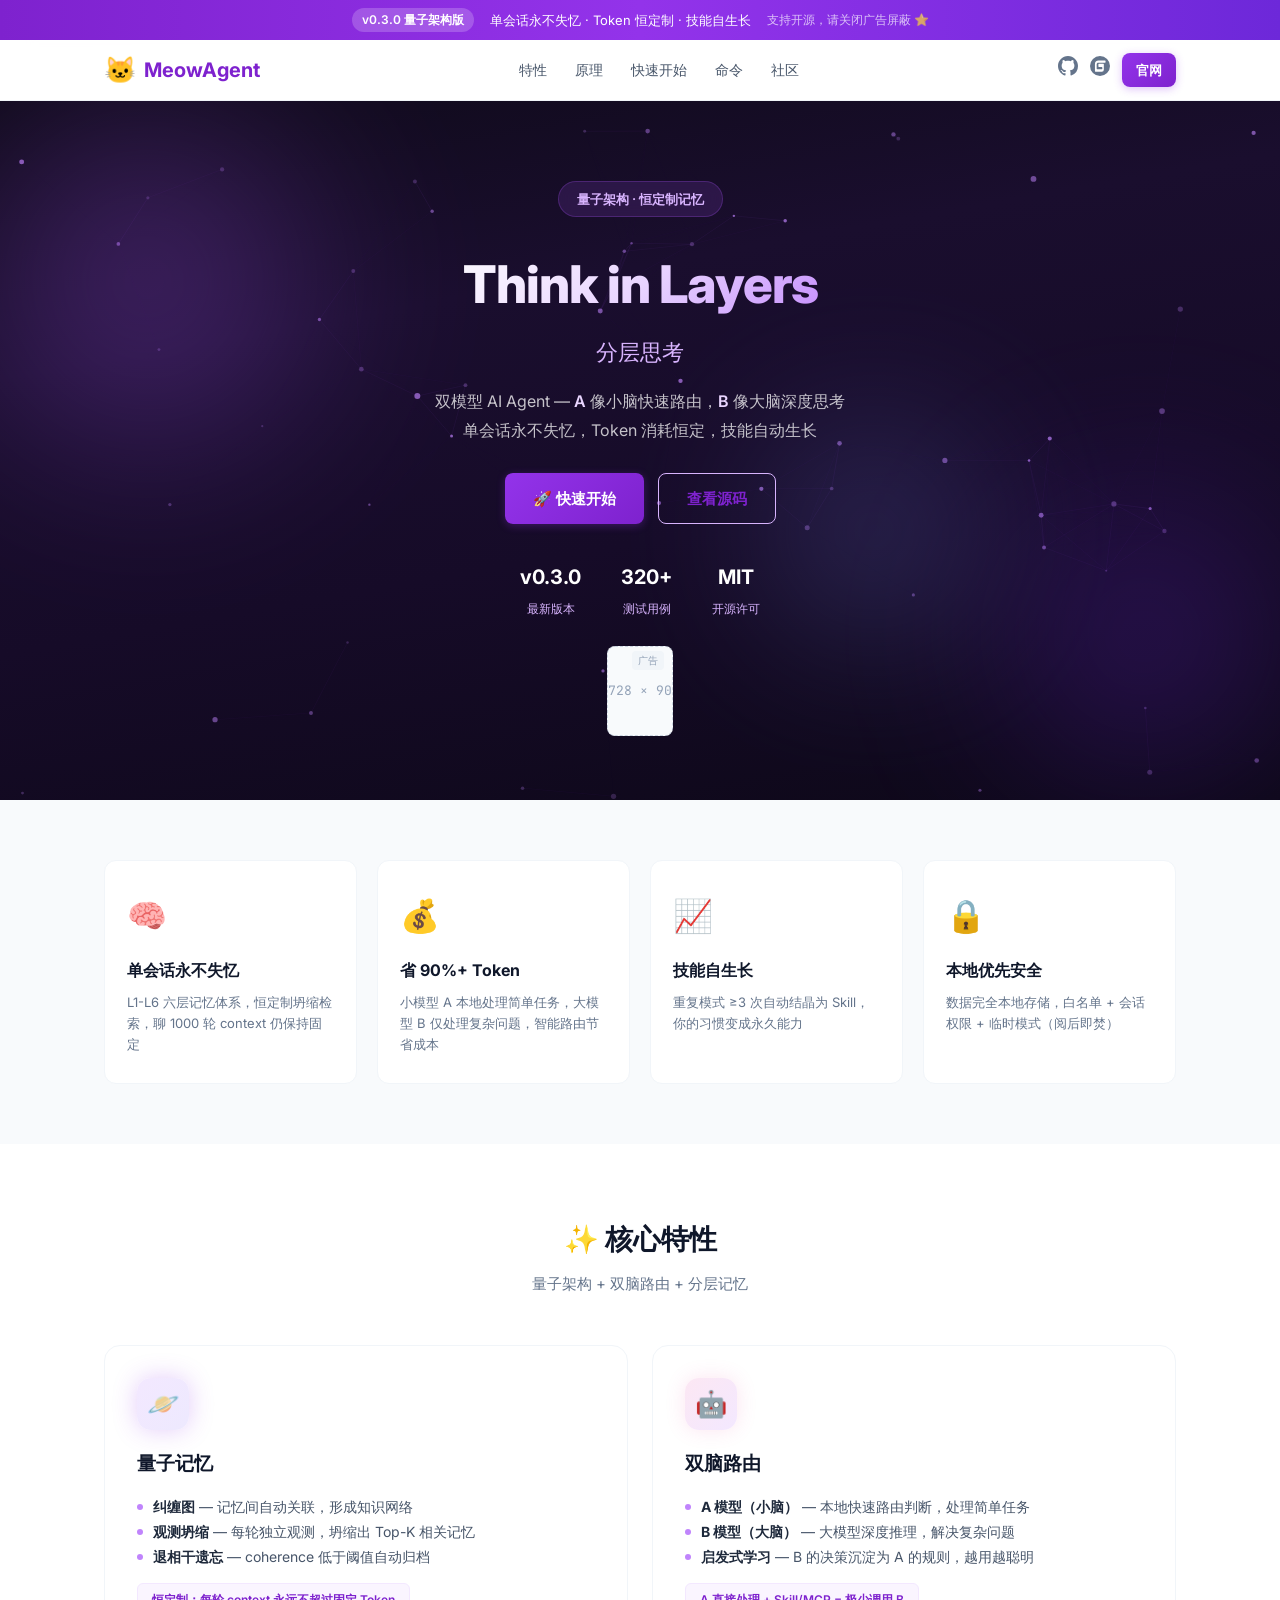
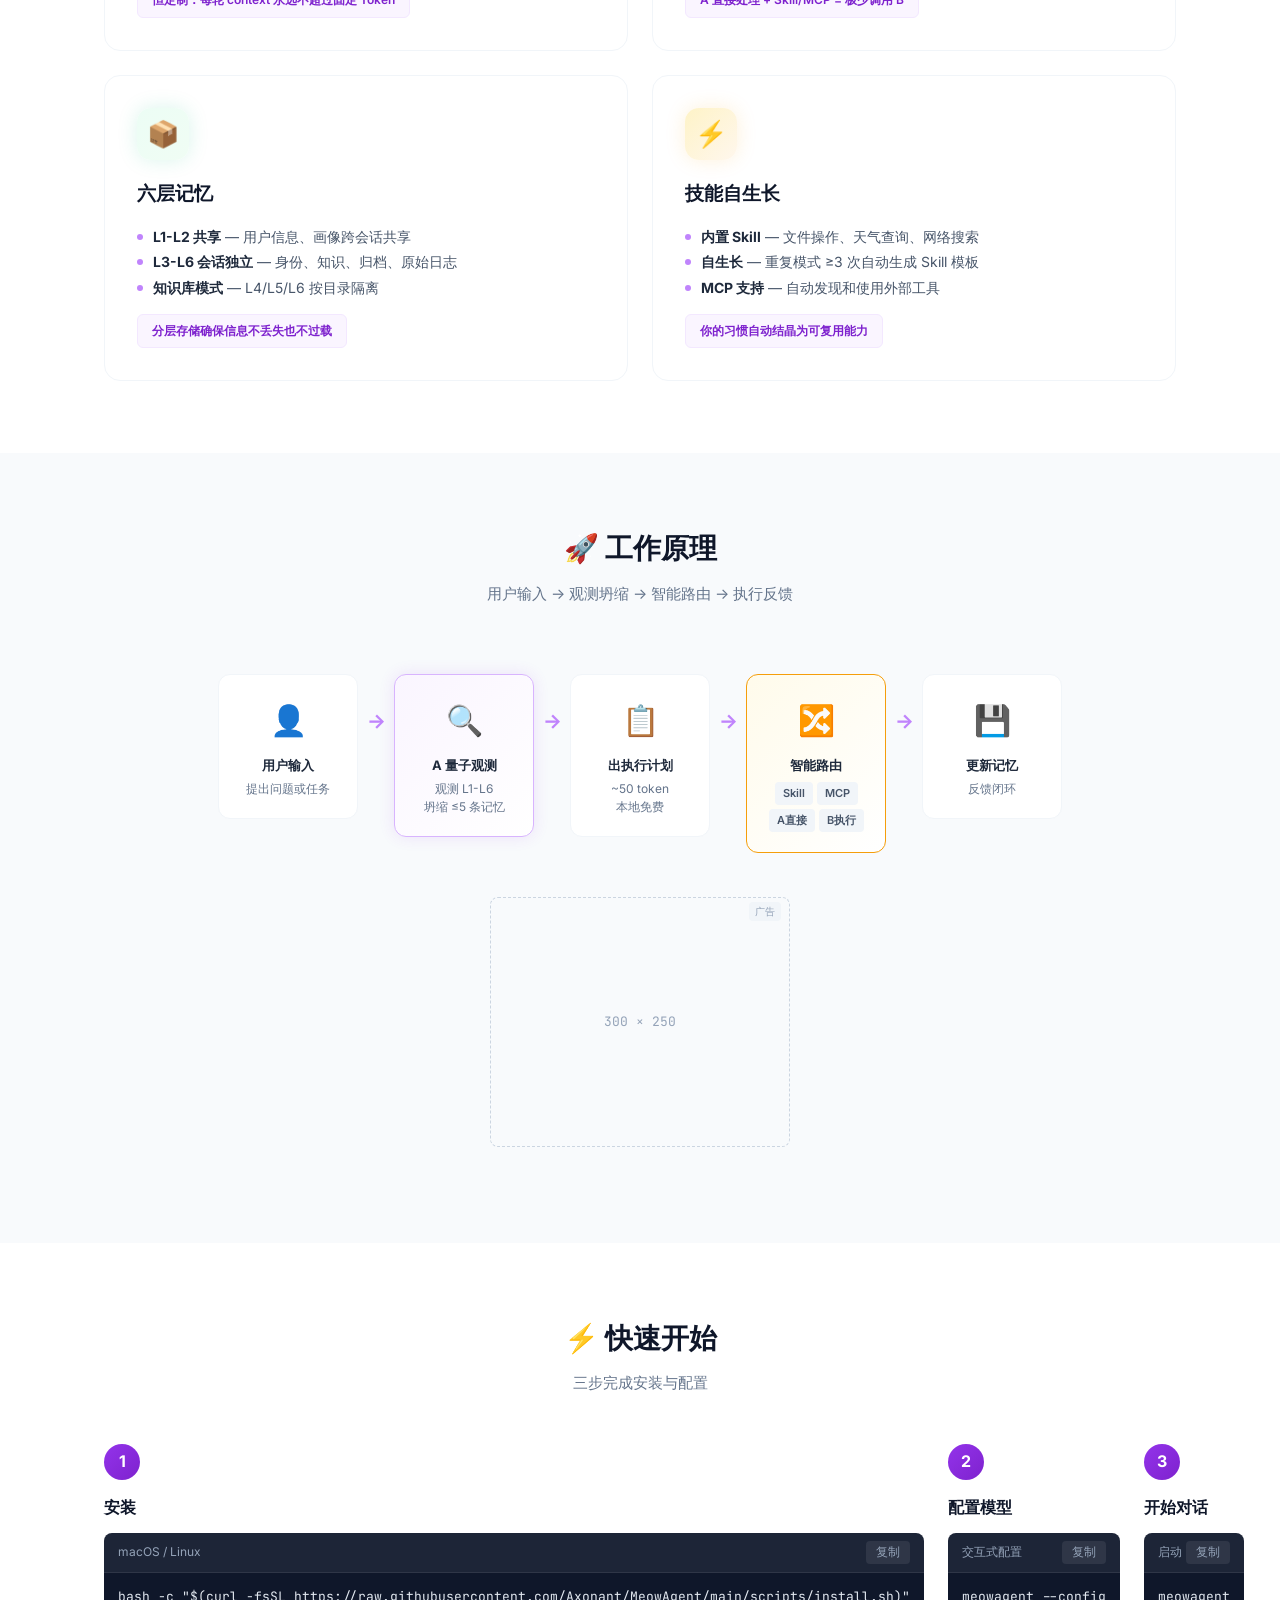
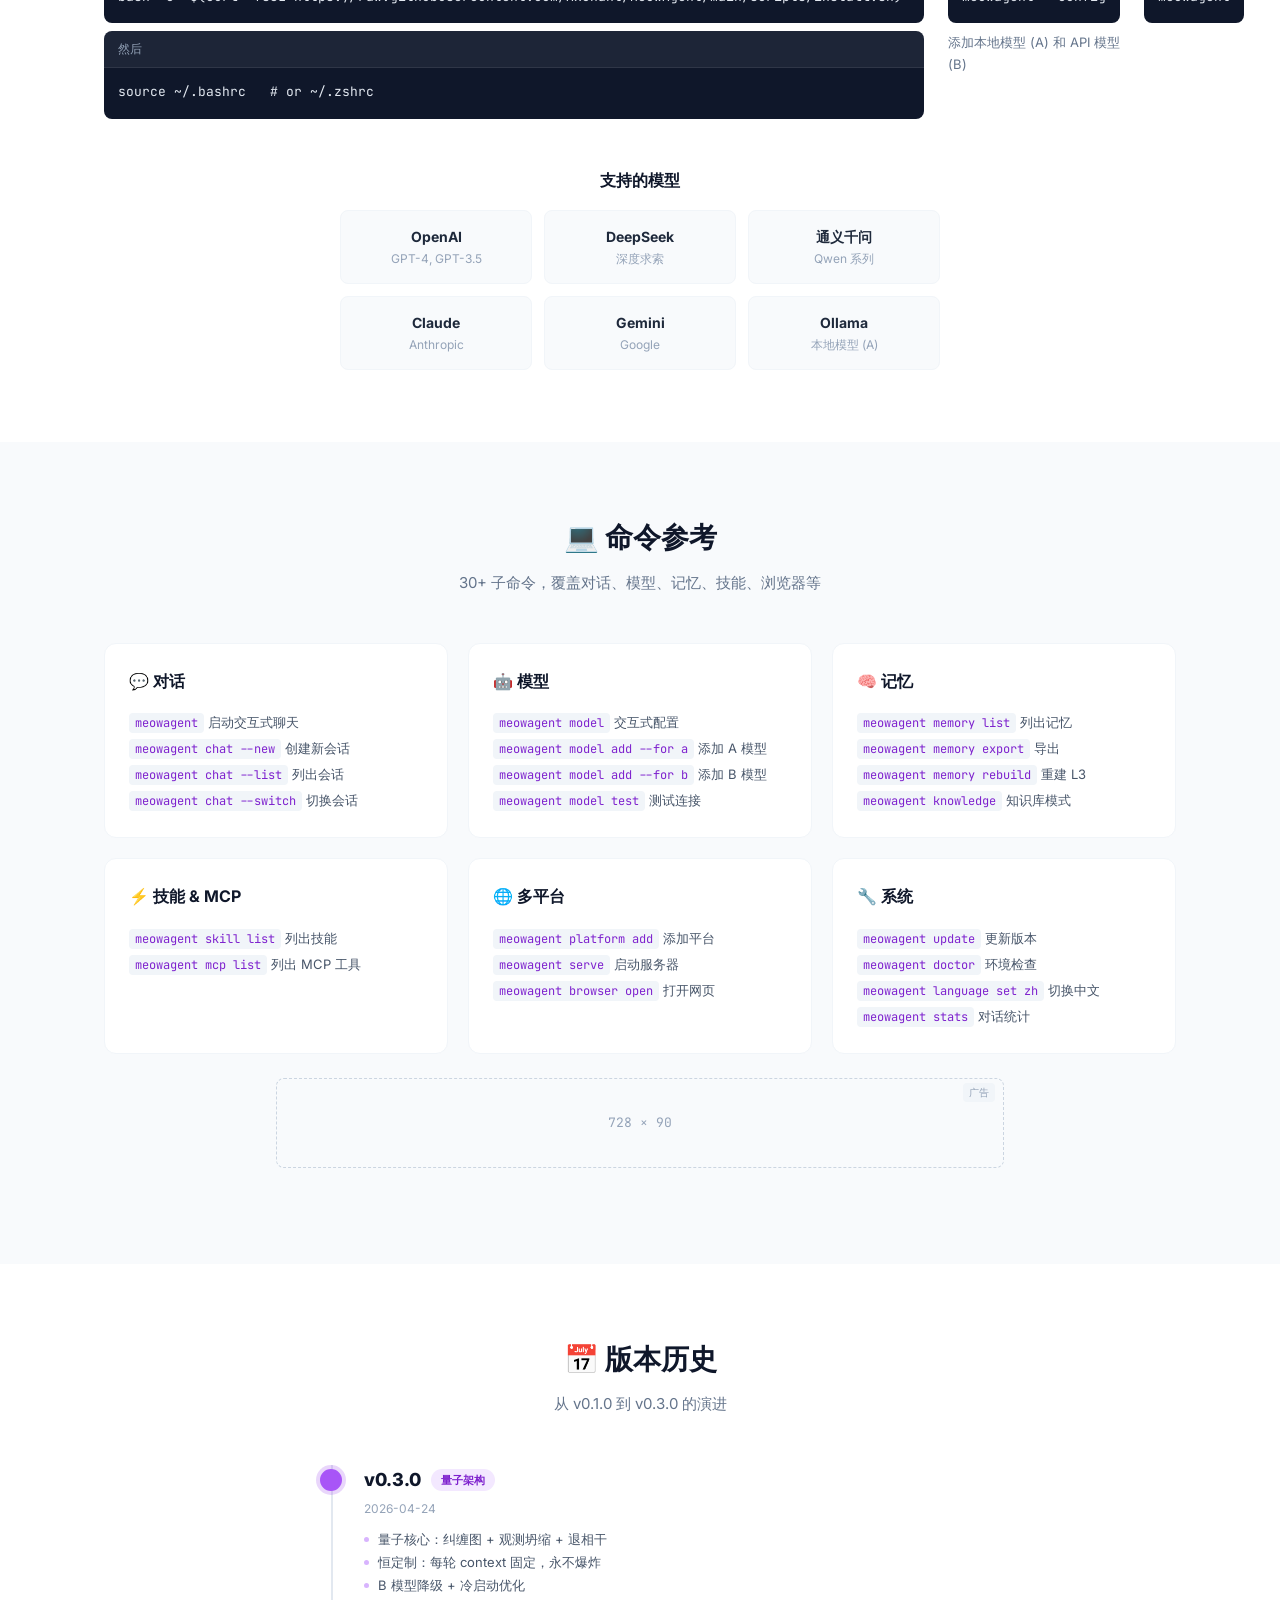
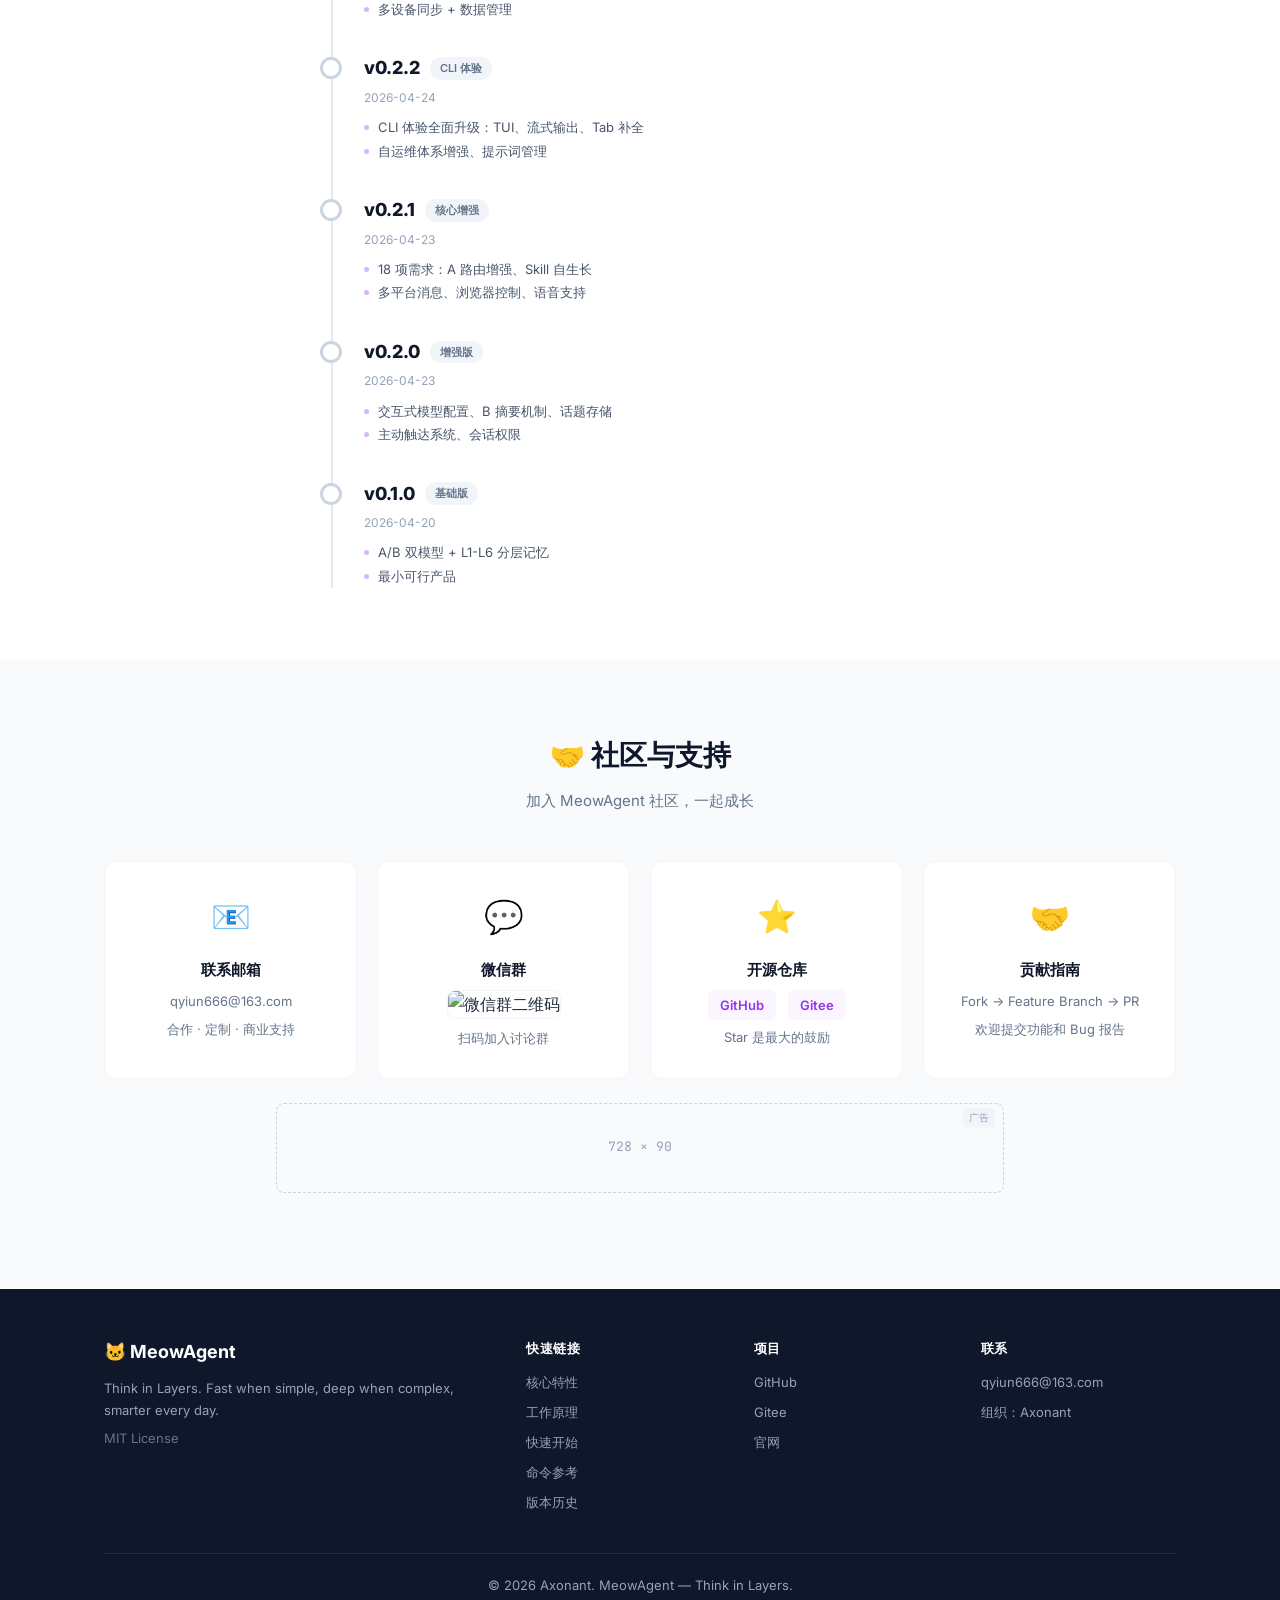
==== index.html @ 52763f31 "Initial commit: MeowAgent 官网" ====
<!DOCTYPE html>
<html lang="zh-CN">
<head>
    <meta charset="UTF-8">
    <meta name="viewport" content="width=device-width, initial-scale=1.0">
    <title>MeowAgent - Think in Layers</title>
    <meta name="description" content="双模型 AI Agent，量子架构 + 分层记忆 + 智能路由">
    <link rel="stylesheet" href="css/style.css">
    <link href="https://fonts.googleapis.com/css2?family=Inter:wght@400;500;600;700&family=JetBrains+Mono:wght@400;500&display=swap" rel="stylesheet">
</head>
<body>
    <!-- 顶部公告 -->
    <div class="announcement-bar">
        <span class="version-badge">v0.3.0 量子架构版</span>
        <span>单会话永不失忆 · Token 恒定制 · 技能自生长</span>
        <span class="ad-hint">支持开源，请关闭广告屏蔽 ⭐</span>
    </div>

    <!-- 导航栏 -->
    <nav class="navbar" id="navbar">
        <div class="nav-container">
            <a href="#" class="logo">
                <span class="logo-icon">🐱</span>
                <span class="logo-text">MeowAgent</span>
            </a>
            <div class="nav-links" id="navLinks">
                <a href="#features">特性</a>
                <a href="#how-it-works">原理</a>
                <a href="#quick-start">快速开始</a>
                <a href="#cli">命令</a>
                <a href="#community">社区</a>
            </div>
            <div class="nav-actions">
                <a href="https://github.com/Axonant/MeowAgent" target="_blank" class="nav-link-icon" title="GitHub">
                    <svg width="20" height="20" viewBox="0 0 24 24" fill="currentColor"><path d="M12 0C5.37 0 0 5.37 0 12c0 5.31 3.435 9.795 8.205 11.385.6.105.825-.255.825-.57 0-.285-.015-1.23-.015-2.235-3.015.555-3.795-.735-4.035-1.41-.135-.345-.72-1.41-1.23-1.695-.42-.225-1.02-.78-.015-.795.945-.015 1.62.87 1.845 1.23 1.08 1.815 2.805 1.305 3.495.99.105-.78.42-1.305.765-1.605-2.67-.3-5.46-1.335-5.46-5.925 0-1.305.465-2.385 1.23-3.225-.12-.3-.54-1.53.12-3.18 0 0 1.005-.315 3.3 1.23.96-.27 1.98-.405 3-.405s2.04.135 3 .405c2.295-1.56 3.3-1.23 3.3-1.23.66 1.65.24 2.88.12 3.18.765.84 1.23 1.905 1.23 3.225 0 4.605-2.805 5.625-5.475 5.925.435.375.81 1.095.81 2.22 0 1.605-.015 2.895-.015 3.3 0 .315.225.69.825.57A12.02 12.02 0 0024 12c0-6.63-5.37-12-12-12z"/></svg>
                </a>
                <a href="https://gitee.com/axonant/MeowAgent" target="_blank" class="nav-link-icon" title="Gitee">
                    <svg width="20" height="20" viewBox="0 0 24 24" fill="currentColor"><path d="M11.984 0A12 12 0 000 12a12 12 0 0012 12 12 12 0 0012-12A12 12 0 0012 0a12 12 0 00-.016 0zm6.09 5.333c.328 0 .593.266.592.593v1.482a.594.594 0 01-.593.592H9.777c-.982 0-1.778.796-1.778 1.778v5.63c0 .327.266.592.593.592h5.63c.327 0 .593-.265.593-.593v-1.481a.593.593 0 00-.593-.593h-3.556a.593.593 0 01-.593-.593V9.778c0-.327.266-.593.593-.593h5.333c.327 0 .593.266.593.593v6.815a2.37 2.37 0 01-2.37 2.37H6.518a.593.593 0 01-.593-.593V9.778a4.444 4.444 0 014.444-4.445h7.705z"/></svg>
                </a>
                <a href="http://www.meowagent.top" target="_blank" class="btn btn-primary btn-sm">官网</a>
            </div>
            <button class="mobile-menu-btn" id="mobileMenuBtn" aria-label="菜单">
                <span></span><span></span><span></span>
            </button>
        </div>
    </nav>

    <!-- Hero -->
    <section class="hero">
        <div class="hero-bg">
            <div class="quantum-particles" id="particles"></div>
            <div class="gradient-orb orb-1"></div>
            <div class="gradient-orb orb-2"></div>
            <div class="gradient-orb orb-3"></div>
        </div>
        <div class="hero-content">
            <div class="hero-badge">量子架构 · 恒定制记忆</div>
            <h1 class="hero-title">
                <span class="title-main">Think in Layers</span>
                <span class="title-sub">分层思考</span>
            </h1>
            <p class="hero-desc">
                双模型 AI Agent — <strong>A</strong> 像小脑快速路由，<strong>B</strong> 像大脑深度思考<br>
                单会话永不失忆，Token 消耗恒定，技能自动生长
            </p>
            <div class="hero-actions">
                <a href="#quick-start" class="btn btn-primary btn-lg">🚀 快速开始</a>
                <a href="https://github.com/Axonant/MeowAgent" target="_blank" class="btn btn-outline btn-lg">查看源码</a>
            </div>
            <div class="hero-stats">
                <div class="stat-item"><span class="stat-value">v0.3.0</span><span class="stat-label">最新版本</span></div>
                <div class="stat-item"><span class="stat-value">320+</span><span class="stat-label">测试用例</span></div>
                <div class="stat-item"><span class="stat-value">MIT</span><span class="stat-label">开源许可</span></div>
            </div>
        </div>
        <div class="ad-slot ad-banner" data-position="hero-below">
            <span class="ad-label">广告</span>
            <div class="ad-placeholder">728 × 90</div>
        </div>
    </section>

    <!-- 核心卖点 -->
    <section class="highlights">
        <div class="container">
            <div class="highlight-grid">
                <div class="highlight-card">
                    <div class="highlight-icon">🧠</div>
                    <h3>单会话永不失忆</h3>
                    <p>L1-L6 六层记忆体系，恒定制坍缩检索，聊 1000 轮 context 仍保持固定</p>
                </div>
                <div class="highlight-card">
                    <div class="highlight-icon">💰</div>
                    <h3>省 90%+ Token</h3>
                    <p>小模型 A 本地处理简单任务，大模型 B 仅处理复杂问题，智能路由节省成本</p>
                </div>
                <div class="highlight-card">
                    <div class="highlight-icon">📈</div>
                    <h3>技能自生长</h3>
                    <p>重复模式 ≥3 次自动结晶为 Skill，你的习惯变成永久能力</p>
                </div>
                <div class="highlight-card">
                    <div class="highlight-icon">🔒</div>
                    <h3>本地优先安全</h3>
                    <p>数据完全本地存储，白名单 + 会话权限 + 临时模式（阅后即焚）</p>
                </div>
            </div>
        </div>
    </section>

    <!-- 特性展示 -->
    <section class="features" id="features">
        <div class="container">
            <div class="section-header">
                <h2 class="section-title">✨ 核心特性</h2>
                <p class="section-desc">量子架构 + 双脑路由 + 分层记忆</p>
            </div>
            <div class="feature-cards">
                <div class="feature-card">
                    <div class="feature-icon-wrap quantum-glow">🪐</div>
                    <h3>量子记忆</h3>
                    <ul>
                        <li><strong>纠缠图</strong> — 记忆间自动关联，形成知识网络</li>
                        <li><strong>观测坍缩</strong> — 每轮独立观测，坍缩出 Top-K 相关记忆</li>
                        <li><strong>退相干遗忘</strong> — coherence 低于阈值自动归档</li>
                    </ul>
                    <div class="feature-tag">恒定制：每轮 context 永远不超过固定 Token</div>
                </div>
                <div class="feature-card">
                    <div class="feature-icon-wrap brain-glow">🤖</div>
                    <h3>双脑路由</h3>
                    <ul>
                        <li><strong>A 模型（小脑）</strong> — 本地快速路由判断，处理简单任务</li>
                        <li><strong>B 模型（大脑）</strong> — 大模型深度推理，解决复杂问题</li>
                        <li><strong>启发式学习</strong> — B 的决策沉淀为 A 的规则，越用越聪明</li>
                    </ul>
                    <div class="feature-tag">A 直接处理 + Skill/MCP = 极少调用 B</div>
                </div>
                <div class="feature-card">
                    <div class="feature-icon-wrap layers-glow">📦</div>
                    <h3>六层记忆</h3>
                    <ul>
                        <li><strong>L1-L2 共享</strong> — 用户信息、画像跨会话共享</li>
                        <li><strong>L3-L6 会话独立</strong> — 身份、知识、归档、原始日志</li>
                        <li><strong>知识库模式</strong> — L4/L5/L6 按目录隔离</li>
                    </ul>
                    <div class="feature-tag">分层存储确保信息不丢失也不过载</div>
                </div>
                <div class="feature-card">
                    <div class="feature-icon-wrap skill-glow">⚡</div>
                    <h3>技能自生长</h3>
                    <ul>
                        <li><strong>内置 Skill</strong> — 文件操作、天气查询、网络搜索</li>
                        <li><strong>自生长</strong> — 重复模式 ≥3 次自动生成 Skill 模板</li>
                        <li><strong>MCP 支持</strong> — 自动发现和使用外部工具</li>
                    </ul>
                    <div class="feature-tag">你的习惯自动结晶为可复用能力</div>
                </div>
            </div>
        </div>
    </section>

    <!-- 工作原理 -->
    <section class="how-it-works" id="how-it-works">
        <div class="container">
            <div class="section-header">
                <h2 class="section-title">🚀 工作原理</h2>
                <p class="section-desc">用户输入 → 观测坍缩 → 智能路由 → 执行反馈</p>
            </div>
            <div class="flow-diagram">
                <div class="flow-step">
                    <div class="step-icon">👤</div>
                    <h4>用户输入</h4>
                    <p>提出问题或任务</p>
                </div>
                <div class="flow-arrow"></div>
                <div class="flow-step flow-highlight">
                    <div class="step-icon">🔍</div>
                    <h4>A 量子观测</h4>
                    <p>观测 L1-L6<br>坍缩 ≤5 条记忆</p>
                </div>
                <div class="flow-arrow"></div>
                <div class="flow-step">
                    <div class="step-icon">📋</div>
                    <h4>出执行计划</h4>
                    <p>~50 token<br>本地免费</p>
                </div>
                <div class="flow-arrow"></div>
                <div class="flow-step flow-routing">
                    <div class="step-icon">🔀</div>
                    <h4>智能路由</h4>
                    <div class="route-options">
                        <span>Skill</span><span>MCP</span><span>A直接</span><span>B执行</span>
                    </div>
                </div>
                <div class="flow-arrow"></div>
                <div class="flow-step">
                    <div class="step-icon">💾</div>
                    <h4>更新记忆</h4>
                    <p>反馈闭环</p>
                </div>
            </div>
            <div class="ad-slot ad-rect" data-position="flow-below">
                <span class="ad-label">广告</span>
                <div class="ad-placeholder">300 × 250</div>
            </div>
        </div>
    </section>

    <!-- 快速开始 -->
    <section class="quick-start" id="quick-start">
        <div class="container">
            <div class="section-header">
                <h2 class="section-title">⚡ 快速开始</h2>
                <p class="section-desc">三步完成安装与配置</p>
            </div>
            <div class="install-steps">
                <div class="install-step">
                    <div class="step-number">1</div>
                    <h4>安装</h4>
                    <div class="code-block">
                        <div class="code-header"><span>macOS / Linux</span><button class="copy-btn" onclick="copyCode(this)">复制</button></div>
                        <pre><code>bash -c "$(curl -fsSL https://raw.githubusercontent.com/Axonant/MeowAgent/main/scripts/install.sh)"</code></pre>
                    </div>
                    <div class="code-block" style="margin-top:8px">
                        <div class="code-header"><span>然后</span></div>
                        <pre><code>source ~/.bashrc   # or ~/.zshrc</code></pre>
                    </div>
                </div>
                <div class="install-step">
                    <div class="step-number">2</div>
                    <h4>配置模型</h4>
                    <div class="code-block">
                        <div class="code-header"><span>交互式配置</span><button class="copy-btn" onclick="copyCode(this)">复制</button></div>
                        <pre><code>meowagent --config</code></pre>
                    </div>
                    <p class="step-note">添加本地模型 (A) 和 API 模型 (B)</p>
                </div>
                <div class="install-step">
                    <div class="step-number">3</div>
                    <h4>开始对话</h4>
                    <div class="code-block">
                        <div class="code-header"><span>启动</span><button class="copy-btn" onclick="copyCode(this)">复制</button></div>
                        <pre><code>meowagent</code></pre>
                    </div>
                </div>
            </div>
            <div class="model-support">
                <h4>支持的模型</h4>
                <div class="model-grid">
                    <div class="model-item"><span class="model-name">OpenAI</span><span class="model-desc">GPT-4, GPT-3.5</span></div>
                    <div class="model-item"><span class="model-name">DeepSeek</span><span class="model-desc">深度求索</span></div>
                    <div class="model-item"><span class="model-name">通义千问</span><span class="model-desc">Qwen 系列</span></div>
                    <div class="model-item"><span class="model-name">Claude</span><span class="model-desc">Anthropic</span></div>
                    <div class="model-item"><span class="model-name">Gemini</span><span class="model-desc">Google</span></div>
                    <div class="model-item"><span class="model-name">Ollama</span><span class="model-desc">本地模型 (A)</span></div>
                </div>
            </div>
        </div>
    </section>

    <!-- CLI 命令 -->
    <section class="cli-section" id="cli">
        <div class="container">
            <div class="section-header">
                <h2 class="section-title">💻 命令参考</h2>
                <p class="section-desc">30+ 子命令，覆盖对话、模型、记忆、技能、浏览器等</p>
            </div>
            <div class="cli-grid">
                <div class="cli-card">
                    <h4>💬 对话</h4>
                    <ul class="cli-list">
                        <li><code>meowagent</code> 启动交互式聊天</li>
                        <li><code>meowagent chat --new</code> 创建新会话</li>
                        <li><code>meowagent chat --list</code> 列出会话</li>
                        <li><code>meowagent chat --switch</code> 切换会话</li>
                    </ul>
                </div>
                <div class="cli-card">
                    <h4>🤖 模型</h4>
                    <ul class="cli-list">
                        <li><code>meowagent model</code> 交互式配置</li>
                        <li><code>meowagent model add --for a</code> 添加 A 模型</li>
                        <li><code>meowagent model add --for b</code> 添加 B 模型</li>
                        <li><code>meowagent model test</code> 测试连接</li>
                    </ul>
                </div>
                <div class="cli-card">
                    <h4>🧠 记忆</h4>
                    <ul class="cli-list">
                        <li><code>meowagent memory list</code> 列出记忆</li>
                        <li><code>meowagent memory export</code> 导出</li>
                        <li><code>meowagent memory rebuild</code> 重建 L3</li>
                        <li><code>meowagent knowledge</code> 知识库模式</li>
                    </ul>
                </div>
                <div class="cli-card">
                    <h4>⚡ 技能 & MCP</h4>
                    <ul class="cli-list">
                        <li><code>meowagent skill list</code> 列出技能</li>
                        <li><code>meowagent mcp list</code> 列出 MCP 工具</li>
                    </ul>
                </div>
                <div class="cli-card">
                    <h4>🌐 多平台</h4>
                    <ul class="cli-list">
                        <li><code>meowagent platform add</code> 添加平台</li>
                        <li><code>meowagent serve</code> 启动服务器</li>
                        <li><code>meowagent browser open</code> 打开网页</li>
                    </ul>
                </div>
                <div class="cli-card">
                    <h4>🔧 系统</h4>
                    <ul class="cli-list">
                        <li><code>meowagent update</code> 更新版本</li>
                        <li><code>meowagent doctor</code> 环境检查</li>
                        <li><code>meowagent language set zh</code> 切换中文</li>
                        <li><code>meowagent stats</code> 对话统计</li>
                    </ul>
                </div>
            </div>
            <div class="ad-slot ad-banner" data-position="cli-below">
                <span class="ad-label">广告</span>
                <div class="ad-placeholder">728 × 90</div>
            </div>
        </div>
    </section>

    <!-- 版本历史 -->
    <section class="versions" id="versions">
        <div class="container">
            <div class="section-header">
                <h2 class="section-title">📅 版本历史</h2>
                <p class="section-desc">从 v0.1.0 到 v0.3.0 的演进</p>
            </div>
            <div class="timeline">
                <div class="timeline-item">
                    <div class="timeline-marker current"></div>
                    <div class="timeline-content">
                        <div class="version-header"><span class="version-number">v0.3.0</span><span class="version-tag tag-current">量子架构</span></div>
                        <p class="version-date">2026-04-24</p>
                        <ul class="version-features"><li>量子核心：纠缠图 + 观测坍缩 + 退相干</li><li>恒定制：每轮 context 固定，永不爆炸</li><li>B 模型降级 + 冷启动优化</li><li>多设备同步 + 数据管理</li></ul>
                    </div>
                </div>
                <div class="timeline-item">
                    <div class="timeline-marker"></div>
                    <div class="timeline-content">
                        <div class="version-header"><span class="version-number">v0.2.2</span><span class="version-tag">CLI 体验</span></div>
                        <p class="version-date">2026-04-24</p>
                        <ul class="version-features"><li>CLI 体验全面升级：TUI、流式输出、Tab 补全</li><li>自运维体系增强、提示词管理</li></ul>
                    </div>
                </div>
                <div class="timeline-item">
                    <div class="timeline-marker"></div>
                    <div class="timeline-content">
                        <div class="version-header"><span class="version-number">v0.2.1</span><span class="version-tag">核心增强</span></div>
                        <p class="version-date">2026-04-23</p>
                        <ul class="version-features"><li>18 项需求：A 路由增强、Skill 自生长</li><li>多平台消息、浏览器控制、语音支持</li></ul>
                    </div>
                </div>
                <div class="timeline-item">
                    <div class="timeline-marker"></div>
                    <div class="timeline-content">
                        <div class="version-header"><span class="version-number">v0.2.0</span><span class="version-tag">增强版</span></div>
                        <p class="version-date">2026-04-23</p>
                        <ul class="version-features"><li>交互式模型配置、B 摘要机制、话题存储</li><li>主动触达系统、会话权限</li></ul>
                    </div>
                </div>
                <div class="timeline-item">
                    <div class="timeline-marker"></div>
                    <div class="timeline-content">
                        <div class="version-header"><span class="version-number">v0.1.0</span><span class="version-tag">基础版</span></div>
                        <p class="version-date">2026-04-20</p>
                        <ul class="version-features"><li>A/B 双模型 + L1-L6 分层记忆</li><li>最小可行产品</li></ul>
                    </div>
                </div>
            </div>
        </div>
    </section>

    <!-- 社区 -->
    <section class="community" id="community">
        <div class="container">
            <div class="section-header">
                <h2 class="section-title">🤝 社区与支持</h2>
                <p class="section-desc">加入 MeowAgent 社区，一起成长</p>
            </div>
            <div class="community-grid">
                <div class="community-card">
                    <div class="community-icon">📧</div>
                    <h4>联系邮箱</h4>
                    <p>qyiun666@163.com</p>
                    <p class="community-note">合作 · 定制 · 商业支持</p>
                </div>
                <div class="community-card">
                    <div class="community-icon">💬</div>
                    <h4>微信群</h4>
                    <div class="wechat-qr">
                        <img src="https://placehold.co/160x160/f3f4f6/6366f1?text=微信群" alt="微信群二维码">
                    </div>
                    <p class="community-note">扫码加入讨论群</p>
                </div>
                <div class="community-card">
                    <div class="community-icon">⭐</div>
                    <h4>开源仓库</h4>
                    <div class="repo-links">
                        <a href="https://github.com/Axonant/MeowAgent" target="_blank">GitHub</a>
                        <a href="https://gitee.com/axonant/MeowAgent" target="_blank">Gitee</a>
                    </div>
                    <p class="community-note">Star 是最大的鼓励</p>
                </div>
                <div class="community-card">
                    <div class="community-icon">🤝</div>
                    <h4>贡献指南</h4>
                    <p>Fork → Feature Branch → PR</p>
                    <p class="community-note">欢迎提交功能和 Bug 报告</p>
                </div>
            </div>
            <div class="ad-slot ad-banner" data-position="footer-above">
                <span class="ad-label">广告</span>
                <div class="ad-placeholder">728 × 90</div>
            </div>
        </div>
    </section>

    <!-- 页脚 -->
    <footer class="footer">
        <div class="container">
            <div class="footer-grid">
                <div class="footer-col">
                    <div class="footer-logo">🐱 MeowAgent</div>
                    <p>Think in Layers. Fast when simple, deep when complex, smarter every day.</p>
                    <p class="footer-license">MIT License</p>
                </div>
                <div class="footer-col">
                    <h5>快速链接</h5>
                    <a href="#features">核心特性</a>
                    <a href="#how-it-works">工作原理</a>
                    <a href="#quick-start">快速开始</a>
                    <a href="#cli">命令参考</a>
                    <a href="#versions">版本历史</a>
                </div>
                <div class="footer-col">
                    <h5>项目</h5>
                    <a href="https://github.com/Axonant/MeowAgent" target="_blank">GitHub</a>
                    <a href="https://gitee.com/axonant/MeowAgent" target="_blank">Gitee</a>
                    <a href="http://www.meowagent.top" target="_blank">官网</a>
                </div>
                <div class="footer-col">
                    <h5>联系</h5>
                    <a href="mailto:qyiun666@163.com">qyiun666@163.com</a>
                    <p>组织：Axonant</p>
                </div>
            </div>
            <div class="footer-bottom">
                <p>&copy; 2026 Axonant. MeowAgent — Think in Layers.</p>
            </div>
        </div>
    </footer>

    <script src="js/main.js"></script>
</body>
</html>
---- css/style.css ----
/* ============================================
   MeowAgent Official Website - Quantum Theme
   ============================================ */

/* --- Reset & Base --- */
*, *::before, *::after { margin: 0; padding: 0; box-sizing: border-box; }
:root {
  --purple-50: #faf5ff; --purple-100: #f3e8ff; --purple-200: #e9d5ff;
  --purple-300: #d8b4fe; --purple-400: #c084fc; --purple-500: #a855f7;
  --purple-600: #9333ea; --purple-700: #7e22ce; --purple-800: #6b21a8; --purple-900: #581c87;
  --slate-50: #f8fafc; --slate-100: #f1f5f9; --slate-200: #e2e8f0; --slate-300: #cbd5e1;
  --slate-400: #94a3b8; --slate-500: #64748b; --slate-600: #475569; --slate-700: #334155;
  --slate-800: #1e293b; --slate-900: #0f172a;
  --radius: 12px; --radius-sm: 8px; --radius-lg: 16px;
  --shadow-sm: 0 1px 3px rgba(0,0,0,.08); --shadow-md: 0 4px 16px rgba(0,0,0,.1);
  --shadow-lg: 0 8px 32px rgba(0,0,0,.12); --shadow-glow: 0 0 24px rgba(147,51,234,.25);
  --transition: .3s cubic-bezier(.4,0,.2,1);
}
html { scroll-behavior: smooth; -webkit-font-smoothing: antialiased; }
body { font-family: 'Inter', -apple-system, BlinkMacSystemFont, sans-serif; color: var(--slate-800); background: #fff; line-height: 1.7; }
a { text-decoration: none; color: inherit; }
ul { list-style: none; }
code { font-family: 'JetBrains Mono', monospace; }
.container { max-width: 1120px; margin: 0 auto; padding: 0 24px; }

/* --- Announcement Bar --- */
.announcement-bar {
  background: linear-gradient(90deg, var(--purple-700), var(--purple-600), #6d28d9);
  color: #fff; text-align: center; padding: 8px 16px; font-size: 13px;
  display: flex; align-items: center; justify-content: center; gap: 16px; flex-wrap: wrap;
}
.version-badge {
  background: rgba(255,255,255,.2); padding: 2px 10px; border-radius: 20px; font-weight: 600; font-size: 12px;
}
.ad-hint { opacity: .7; font-size: 12px; }

/* --- Navbar --- */
.navbar {
  position: sticky; top: 0; z-index: 100; background: rgba(255,255,255,.85);
  backdrop-filter: blur(16px); -webkit-backdrop-filter: blur(16px);
  border-bottom: 1px solid var(--slate-100); transition: box-shadow var(--transition);
}
.navbar.scrolled { box-shadow: var(--shadow-md); }
.nav-container {
  max-width: 1120px; margin: 0 auto; padding: 0 24px; display: flex;
  align-items: center; justify-content: space-between; height: 60px;
}
.logo { display: flex; align-items: center; gap: 8px; font-weight: 700; font-size: 20px; color: var(--purple-700); }
.logo-icon { font-size: 26px; }
.nav-links { display: flex; gap: 28px; }
.nav-links a { font-size: 14px; font-weight: 500; color: var(--slate-600); transition: color var(--transition); position: relative; }
.nav-links a:hover { color: var(--purple-600); }
.nav-links a::after {
  content: ''; position: absolute; bottom: -4px; left: 0; width: 0; height: 2px;
  background: var(--purple-500); transition: width var(--transition);
}
.nav-links a:hover::after { width: 100%; }
.nav-actions { display: flex; align-items: center; gap: 12px; }
.nav-link-icon { color: var(--slate-500); transition: color var(--transition); }
.nav-link-icon:hover { color: var(--slate-800); }
.mobile-menu-btn { display: none; flex-direction: column; gap: 5px; background: none; border: none; cursor: pointer; padding: 4px; }
.mobile-menu-btn span { display: block; width: 22px; height: 2px; background: var(--slate-700); border-radius: 2px; transition: var(--transition); }

/* --- Buttons --- */
.btn {
  display: inline-flex; align-items: center; justify-content: center; gap: 6px;
  font-weight: 600; border-radius: var(--radius-sm); transition: all var(--transition); cursor: pointer; border: none;
}
.btn-primary {
  background: linear-gradient(135deg, var(--purple-600), var(--purple-700)); color: #fff;
  box-shadow: 0 2px 8px rgba(147,51,234,.3);
}
.btn-primary:hover { transform: translateY(-1px); box-shadow: 0 4px 16px rgba(147,51,234,.4); }
.btn-outline {
  background: transparent; color: var(--purple-700); border: 1.5px solid var(--purple-300);
}
.btn-outline:hover { background: var(--purple-50); border-color: var(--purple-500); }
.btn-sm { padding: 6px 14px; font-size: 13px; }
.btn-lg { padding: 12px 28px; font-size: 15px; }

/* --- Hero --- */
.hero {
  position: relative; min-height: 560px; display: flex; flex-direction: column;
  align-items: center; justify-content: center; padding: 80px 24px 40px; overflow: hidden;
  background: linear-gradient(170deg, #0f0a1a 0%, #1a0e2e 30%, #160b28 60%, #0d0818 100%);
}
.hero-bg { position: absolute; inset: 0; overflow: hidden; pointer-events: none; }
.quantum-particles { position: absolute; inset: 0; }
.gradient-orb {
  position: absolute; border-radius: 50%; filter: blur(80px); opacity: .35;
  animation: orbFloat 12s ease-in-out infinite;
}
.orb-1 { width: 500px; height: 500px; background: radial-gradient(circle, var(--purple-500), transparent 70%); top: -10%; left: -8%; }
.orb-2 { width: 400px; height: 400px; background: radial-gradient(circle, #6d28d9, transparent 70%); bottom: -5%; right: -5%; animation-delay: -4s; }
.orb-3 { width: 300px; height: 300px; background: radial-gradient(circle, #818cf8, transparent 70%); top: 40%; right: 20%; animation-delay: -8s; }
@keyframes orbFloat {
  0%, 100% { transform: translate(0, 0) scale(1); }
  33% { transform: translate(30px, -20px) scale(1.05); }
  66% { transform: translate(-20px, 15px) scale(.95); }
}
.hero-content { position: relative; z-index: 2; text-align: center; max-width: 720px; }
.hero-badge {
  display: inline-block; background: rgba(168,85,247,.15); color: var(--purple-300);
  padding: 6px 18px; border-radius: 20px; font-size: 13px; font-weight: 600;
  border: 1px solid rgba(168,85,247,.25); margin-bottom: 24px; backdrop-filter: blur(8px);
}
.hero-title { margin-bottom: 16px; }
.title-main {
  display: block; font-size: 52px; font-weight: 800;
  background: linear-gradient(135deg, #fff, #e9d5ff, #c084fc);
  -webkit-background-clip: text; -webkit-text-fill-color: transparent;
  background-clip: text; letter-spacing: -1px;
}
.title-sub {
  display: block; font-size: 22px; font-weight: 400; color: var(--purple-300); margin-top: 4px;
}
.hero-desc { color: rgba(255,255,255,.75); font-size: 16px; line-height: 1.8; margin-bottom: 28px; }
.hero-desc strong { color: #e9d5ff; font-weight: 600; }
.hero-actions { display: flex; gap: 14px; justify-content: center; margin-bottom: 36px; flex-wrap: wrap; }
.hero-stats { display: flex; gap: 40px; justify-content: center; }
.stat-item { text-align: center; }
.stat-value { display: block; font-size: 20px; font-weight: 700; color: #fff; }
.stat-label { font-size: 12px; color: var(--purple-300); }

/* --- Ad Slots --- */
.ad-slot {
  display: flex; align-items: center; justify-content: center; margin: 24px auto;
  border: 1.5px dashed var(--slate-300); border-radius: var(--radius-sm); position: relative; overflow: hidden;
  background: var(--slate-50);
}
.ad-label {
  position: absolute; top: 4px; right: 8px; font-size: 10px; color: var(--slate-400);
  background: var(--slate-100); padding: 1px 6px; border-radius: 4px;
}
.ad-placeholder { color: var(--slate-400); font-size: 13px; font-family: 'JetBrains Mono', monospace; }
.ad-banner { max-width: 728px; height: 90px; }
.ad-rect { width: 300px; height: 250px; }

/* --- Highlights --- */
.highlights { padding: 60px 0; background: var(--slate-50); }
.highlight-grid { display: grid; grid-template-columns: repeat(4, 1fr); gap: 20px; }
.highlight-card {
  background: #fff; border-radius: var(--radius); padding: 28px 22px;
  border: 1px solid var(--slate-100); transition: all var(--transition);
}
.highlight-card:hover { transform: translateY(-4px); box-shadow: var(--shadow-md); border-color: var(--purple-200); }
.highlight-icon { font-size: 32px; margin-bottom: 14px; }
.highlight-card h3 { font-size: 16px; font-weight: 700; margin-bottom: 8px; color: var(--slate-900); }
.highlight-card p { font-size: 13px; color: var(--slate-500); line-height: 1.6; }

/* --- Section Headers --- */
.section-header { text-align: center; margin-bottom: 48px; }
.section-title { font-size: 28px; font-weight: 800; color: var(--slate-900); margin-bottom: 8px; }
.section-desc { font-size: 15px; color: var(--slate-500); }

/* --- Features --- */
.features { padding: 72px 0; }
.feature-cards { display: grid; grid-template-columns: repeat(2, 1fr); gap: 24px; }
.feature-card {
  background: #fff; border-radius: var(--radius-lg); padding: 32px;
  border: 1px solid var(--slate-100); transition: all var(--transition);
}
.feature-card:hover { box-shadow: var(--shadow-lg); border-color: var(--purple-200); }
.feature-icon-wrap {
  width: 52px; height: 52px; border-radius: 14px; display: flex; align-items: center;
  justify-content: center; font-size: 26px; margin-bottom: 18px;
}
.quantum-glow { background: linear-gradient(135deg, #f3e8ff, #ede9fe); box-shadow: var(--shadow-glow); }
.brain-glow { background: linear-gradient(135deg, #fce7f3, #f3e8ff); box-shadow: 0 0 20px rgba(236,72,153,.15); }
.layers-glow { background: linear-gradient(135deg, #ecfdf5, #f0fdf4); box-shadow: 0 0 20px rgba(16,185,129,.15); }
.skill-glow { background: linear-gradient(135deg, #fef3c7, #fff7ed); box-shadow: 0 0 20px rgba(245,158,11,.15); }
.feature-card h3 { font-size: 19px; font-weight: 700; color: var(--slate-900); margin-bottom: 14px; }
.feature-card ul { margin-bottom: 14px; }
.feature-card li {
  font-size: 14px; color: var(--slate-600); line-height: 1.8; padding-left: 16px;
  position: relative;
}
.feature-card li::before {
  content: ''; position: absolute; left: 0; top: 10px;
  width: 6px; height: 6px; border-radius: 50%; background: var(--purple-400);
}
.feature-card li strong { color: var(--slate-800); }
.feature-tag {
  display: inline-block; background: var(--purple-50); color: var(--purple-700);
  padding: 6px 14px; border-radius: 6px; font-size: 12px; font-weight: 600;
  border: 1px solid var(--purple-100);
}

/* --- How It Works / Flow Diagram --- */
.how-it-works { padding: 72px 0; background: var(--slate-50); }
.flow-diagram {
  display: flex; align-items: flex-start; justify-content: center; gap: 0;
  overflow-x: auto; padding: 20px 0;
}
.flow-step {
  flex-shrink: 0; width: 140px; text-align: center; padding: 20px 12px;
  background: #fff; border-radius: var(--radius); border: 1px solid var(--slate-100);
  transition: all var(--transition);
}
.flow-step:hover { box-shadow: var(--shadow-md); transform: translateY(-2px); }
.step-icon { font-size: 30px; margin-bottom: 8px; }
.flow-step h4 { font-size: 13px; font-weight: 700; color: var(--slate-800); margin-bottom: 4px; }
.flow-step p { font-size: 12px; color: var(--slate-500); line-height: 1.5; }
.flow-highlight {
  border-color: var(--purple-300); background: linear-gradient(135deg, #faf5ff, #fff);
  box-shadow: 0 0 16px rgba(147,51,234,.12);
}
.flow-routing { border-color: #f59e0b; background: linear-gradient(135deg, #fffbeb, #fff); }
.route-options { display: flex; flex-wrap: wrap; gap: 4px; justify-content: center; margin-top: 6px; }
.route-options span {
  font-size: 11px; padding: 2px 8px; border-radius: 4px;
  background: var(--slate-100); color: var(--slate-600); font-weight: 600;
}
.flow-arrow {
  flex-shrink: 0; width: 36px; display: flex; align-items: center;
  justify-content: center; padding-top: 30px; color: var(--purple-400);
}
.flow-arrow::after {
  content: '→'; font-size: 20px; font-weight: 700;
}

/* --- Quick Start --- */
.quick-start { padding: 72px 0; }
.install-steps { display: flex; gap: 24px; margin-bottom: 48px; }
.install-step { flex: 1; }
.step-number {
  width: 36px; height: 36px; border-radius: 50%;
  background: linear-gradient(135deg, var(--purple-600), var(--purple-700));
  color: #fff; font-weight: 700; font-size: 16px;
  display: flex; align-items: center; justify-content: center; margin-bottom: 14px;
}
.install-step h4 { font-size: 16px; font-weight: 700; color: var(--slate-900); margin-bottom: 12px; }
.code-block {
  background: var(--slate-900); border-radius: var(--radius-sm); overflow: hidden;
}
.code-header {
  display: flex; justify-content: space-between; align-items: center;
  padding: 8px 14px; background: rgba(255,255,255,.06); border-bottom: 1px solid rgba(255,255,255,.08);
}
.code-header span { font-size: 12px; color: var(--slate-400); }
.copy-btn {
  background: rgba(255,255,255,.08); color: var(--slate-400); border: none;
  padding: 3px 10px; border-radius: 4px; font-size: 12px; cursor: pointer;
  transition: all var(--transition);
}
.copy-btn:hover { background: rgba(255,255,255,.15); color: #fff; }
.copy-btn.copied { background: rgba(16,185,129,.2); color: #34d399; }
.code-block pre { padding: 14px; overflow-x: auto; }
.code-block code { font-size: 13px; color: #e2e8f0; line-height: 1.6; }
.step-note { font-size: 13px; color: var(--slate-500); margin-top: 8px; }
.model-support { text-align: center; }
.model-support h4 { font-size: 16px; font-weight: 700; color: var(--slate-900); margin-bottom: 16px; }
.model-grid { display: grid; grid-template-columns: repeat(3, 1fr); gap: 12px; max-width: 600px; margin: 0 auto; }
.model-item {
  display: flex; flex-direction: column; align-items: center; padding: 14px;
  background: var(--slate-50); border-radius: var(--radius-sm); border: 1px solid var(--slate-100);
  transition: all var(--transition);
}
.model-item:hover { border-color: var(--purple-200); box-shadow: var(--shadow-sm); }
.model-name { font-weight: 700; font-size: 14px; color: var(--slate-800); }
.model-desc { font-size: 12px; color: var(--slate-400); }

/* --- CLI Section --- */
.cli-section { padding: 72px 0; background: var(--slate-50); }
.cli-grid { display: grid; grid-template-columns: repeat(3, 1fr); gap: 20px; }
.cli-card {
  background: #fff; border-radius: var(--radius); padding: 24px;
  border: 1px solid var(--slate-100); transition: all var(--transition);
}
.cli-card:hover { box-shadow: var(--shadow-md); border-color: var(--purple-200); }
.cli-card h4 { font-size: 16px; font-weight: 700; margin-bottom: 14px; color: var(--slate-900); }
.cli-list li { font-size: 13px; color: var(--slate-600); line-height: 2; }
.cli-list code {
  background: var(--slate-100); padding: 2px 6px; border-radius: 4px;
  font-size: 12px; color: var(--purple-700);
}

/* --- Timeline --- */
.versions { padding: 72px 0; }
.timeline { max-width: 640px; margin: 0 auto; position: relative; padding-left: 36px; }
.timeline::before {
  content: ''; position: absolute; left: 11px; top: 0; bottom: 0;
  width: 2px; background: var(--slate-200);
}
.timeline-item { position: relative; padding-bottom: 32px; }
.timeline-item:last-child { padding-bottom: 0; }
.timeline-marker {
  position: absolute; left: -36px; top: 4px; width: 22px; height: 22px;
  border-radius: 50%; background: #fff; border: 3px solid var(--slate-300);
}
.timeline-marker.current {
  border-color: var(--purple-500); background: var(--purple-500);
  box-shadow: 0 0 0 4px rgba(147,51,234,.2);
}
.timeline-content { padding-left: 8px; }
.version-header { display: flex; align-items: center; gap: 10px; margin-bottom: 4px; }
.version-number { font-size: 18px; font-weight: 800; color: var(--slate-900); }
.version-tag {
  font-size: 11px; font-weight: 600; padding: 2px 10px; border-radius: 20px;
  background: var(--slate-100); color: var(--slate-500);
}
.tag-current { background: var(--purple-100); color: var(--purple-700); }
.version-date { font-size: 12px; color: var(--slate-400); margin-bottom: 8px; }
.version-features li { font-size: 13px; color: var(--slate-600); line-height: 1.8; padding-left: 14px; position: relative; }
.version-features li::before {
  content: ''; position: absolute; left: 0; top: 9px;
  width: 5px; height: 5px; border-radius: 50%; background: var(--purple-300);
}

/* --- Community --- */
.community { padding: 72px 0; background: var(--slate-50); }
.community-grid { display: grid; grid-template-columns: repeat(4, 1fr); gap: 20px; }
.community-card {
  background: #fff; border-radius: var(--radius); padding: 28px 20px;
  border: 1px solid var(--slate-100); text-align: center; transition: all var(--transition);
}
.community-card:hover { box-shadow: var(--shadow-md); transform: translateY(-2px); }
.community-icon { font-size: 32px; margin-bottom: 12px; }
.community-card h4 { font-size: 15px; font-weight: 700; color: var(--slate-900); margin-bottom: 8px; }
.community-card p { font-size: 13px; color: var(--slate-500); }
.community-note { font-size: 12px; color: var(--slate-400); margin-top: 6px; }
.wechat-qr { margin: 8px auto; }
.wechat-qr img { width: 120px; height: 120px; border-radius: var(--radius-sm); border: 1px solid var(--slate-100); }
.repo-links { display: flex; gap: 12px; justify-content: center; margin-top: 6px; }
.repo-links a {
  font-size: 13px; font-weight: 600; color: var(--purple-600);
  padding: 4px 12px; border-radius: 6px; background: var(--purple-50); transition: var(--transition);
}
.repo-links a:hover { background: var(--purple-100); }

/* --- Footer --- */
.footer { padding: 48px 0 24px; background: var(--slate-900); color: var(--slate-400); }
.footer-grid { display: grid; grid-template-columns: 2fr 1fr 1fr 1fr; gap: 32px; margin-bottom: 32px; }
.footer-logo { font-size: 18px; font-weight: 700; color: #fff; margin-bottom: 10px; }
.footer p { font-size: 13px; line-height: 1.7; }
.footer-license { color: var(--slate-500); margin-top: 6px; font-size: 12px; }
.footer-col h5 { font-size: 13px; font-weight: 700; color: #fff; margin-bottom: 12px; text-transform: uppercase; letter-spacing: .5px; }
.footer-col a { display: block; font-size: 13px; color: var(--slate-400); margin-bottom: 8px; transition: color var(--transition); }
.footer-col a:hover { color: var(--purple-300); }
.footer-bottom { border-top: 1px solid rgba(255,255,255,.08); padding-top: 20px; text-align: center; font-size: 12px; }

/* --- Scroll Reveal --- */
.reveal { opacity: 0; transform: translateY(28px); transition: opacity .6s ease, transform .6s ease; }
.reveal.visible { opacity: 1; transform: translateY(0); }

/* --- Responsive --- */
@media (max-width: 900px) {
  .highlight-grid { grid-template-columns: repeat(2, 1fr); }
  .feature-cards { grid-template-columns: 1fr; }
  .cli-grid { grid-template-columns: repeat(2, 1fr); }
  .community-grid { grid-template-columns: repeat(2, 1fr); }
  .footer-grid { grid-template-columns: repeat(2, 1fr); }
  .install-steps { flex-direction: column; }
  .model-grid { grid-template-columns: repeat(2, 1fr); }
}
@media (max-width: 640px) {
  .nav-links { display: none; }
  .nav-links.open {
    display: flex; flex-direction: column; position: absolute; top: 60px; left: 0; right: 0;
    background: #fff; padding: 16px 24px; border-bottom: 1px solid var(--slate-100);
    box-shadow: var(--shadow-md); gap: 12px;
  }
  .mobile-menu-btn { display: flex; }
  .highlight-grid { grid-template-columns: 1fr; }
  .cli-grid { grid-template-columns: 1fr; }
  .community-grid { grid-template-columns: 1fr; }
  .footer-grid { grid-template-columns: 1fr; }
  .title-main { font-size: 34px; }
  .title-sub { font-size: 17px; }
  .hero-stats { gap: 20px; }
  .flow-diagram { flex-wrap: wrap; justify-content: center; gap: 8px; }
  .flow-arrow { width: 24px; padding-top: 0; }
  .flow-arrow::after { content: '↓'; }
  .ad-banner { max-width: 100%; height: auto; min-height: 60px; }
  .ad-rect { width: 100%; max-width: 300px; }
  .section-title { font-size: 22px; }
}
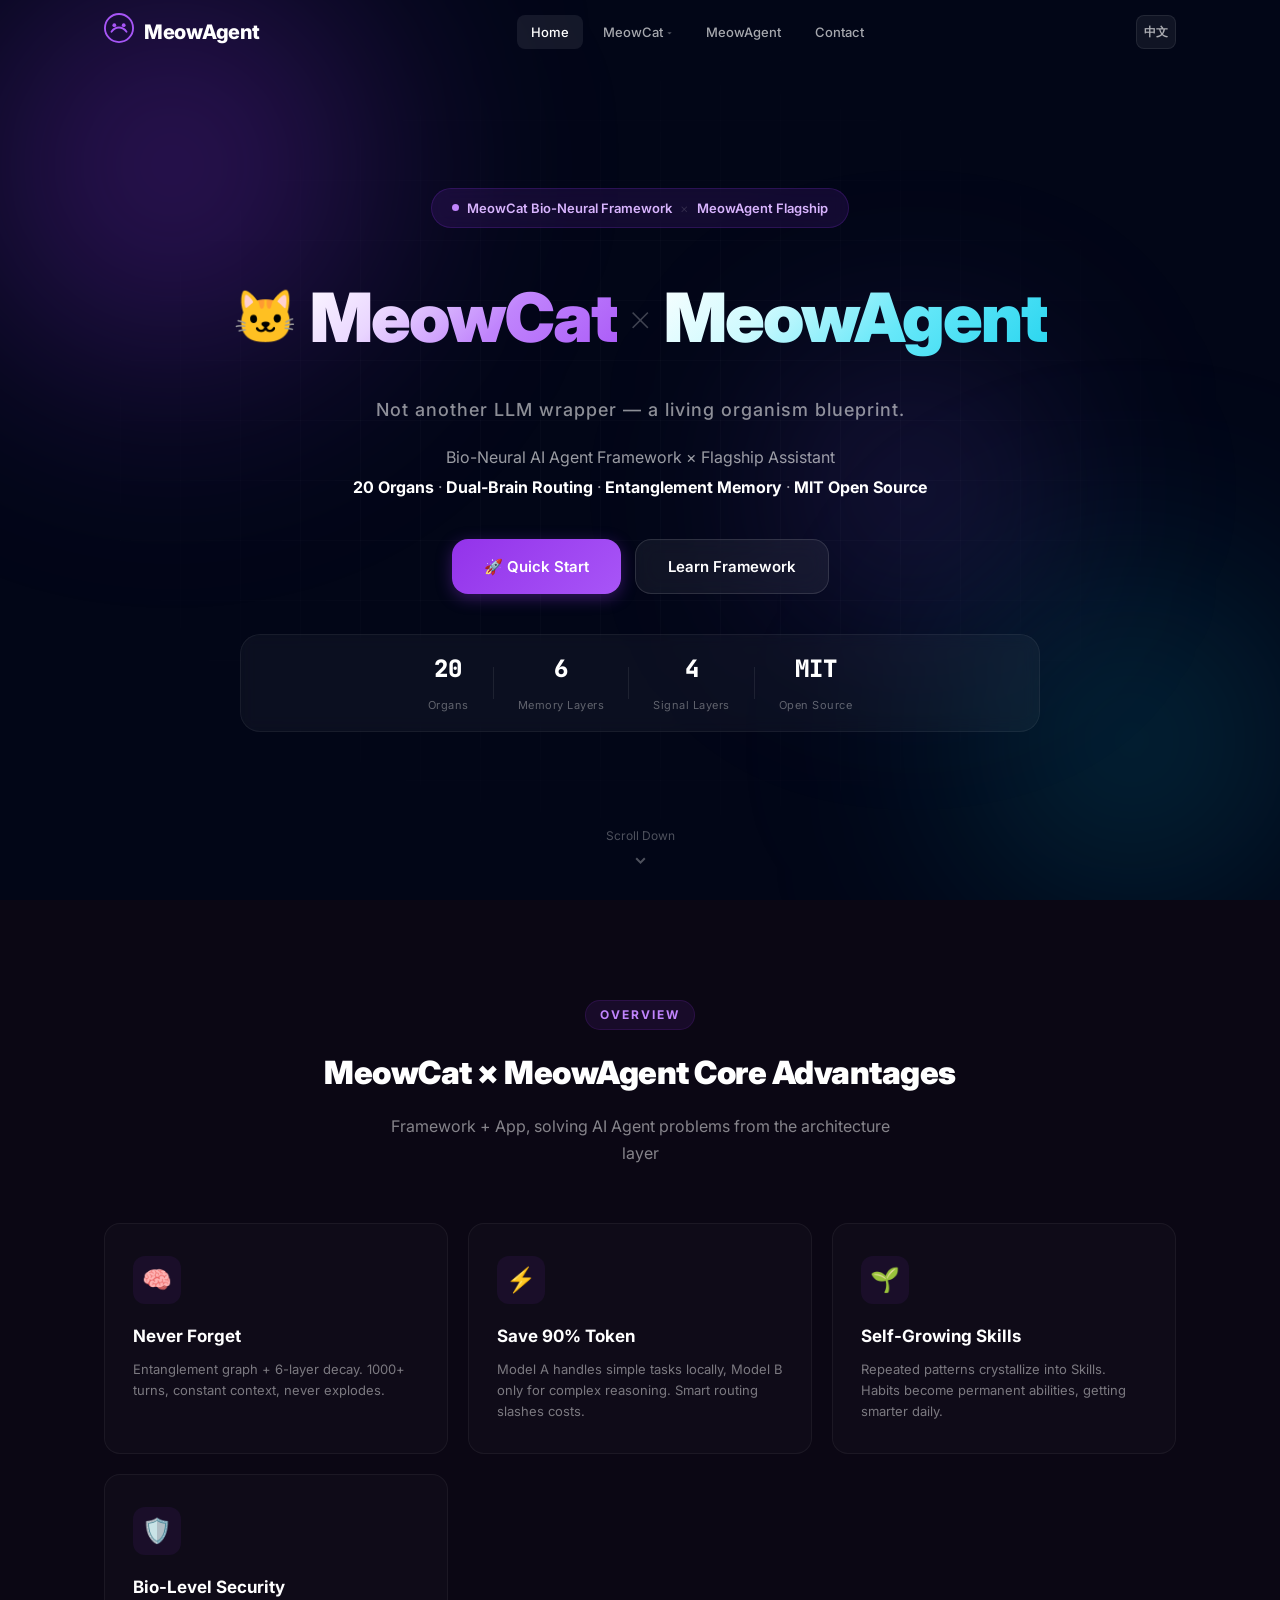
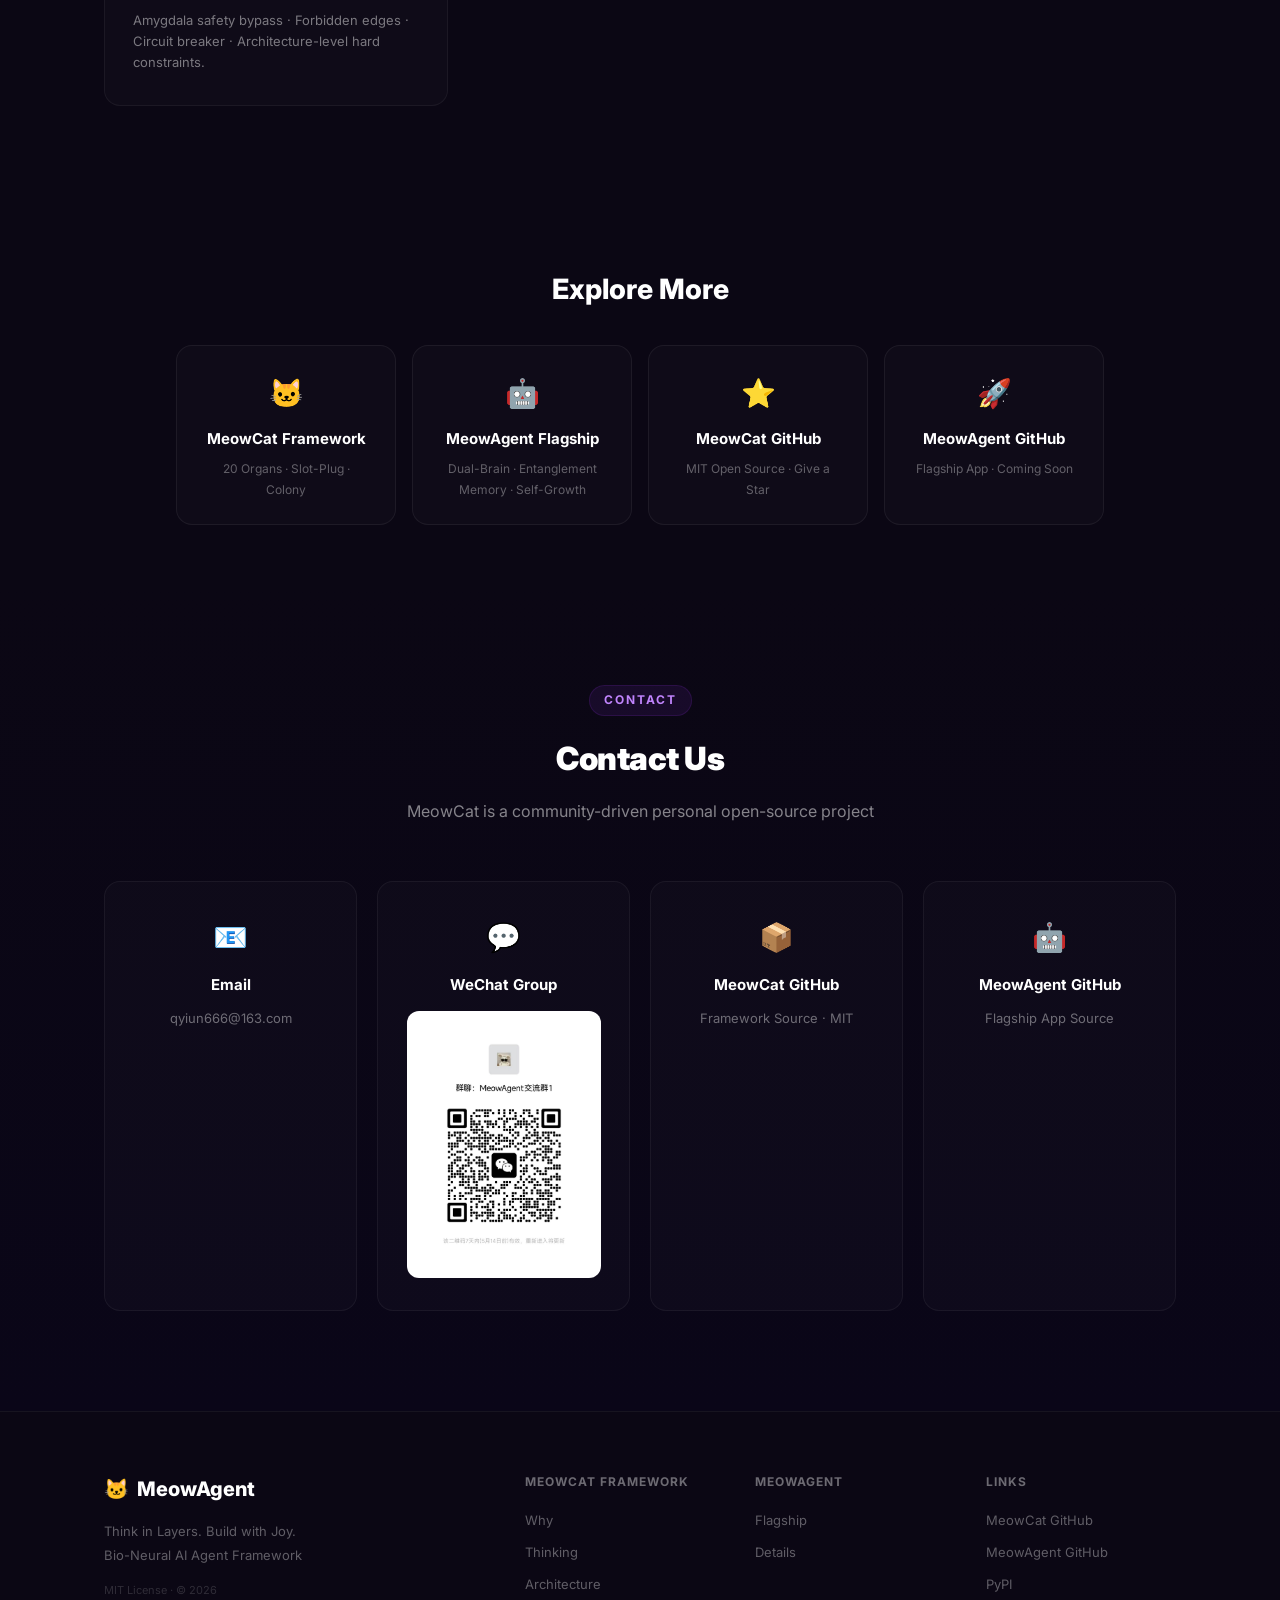
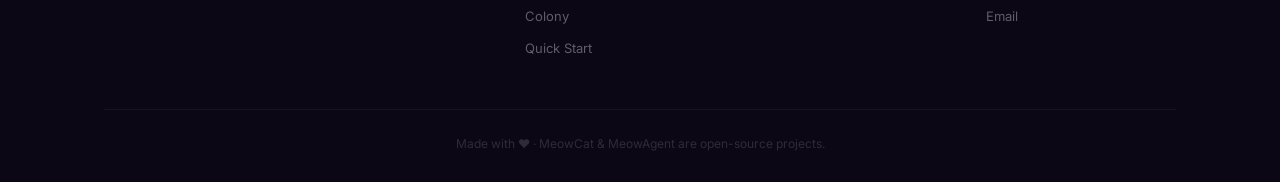
==== commit 92143470: "fix: agent.html 「即将上线」区域支持中英文切换" ====
--- a/index.html
+++ b/index.html
@@ -3,41 +3,47 @@
 <head>
     <meta charset="UTF-8">
     <meta name="viewport" content="width=device-width, initial-scale=1.0">
-    <title>MeowAgent - Think in Layers</title>
-    <meta name="description" content="双模型 AI Agent，量子架构 + 分层记忆 + 智能路由">
+    <title>MeowAgent — Think in Layers, Build with Joy</title>
+    <meta name="description" content="MeowAgent 旗舰 AI 助手 · 基于 MeowCat 生物神经框架 · 双脑路由 · 纠缠图记忆 · 自生长">
     <link rel="stylesheet" href="css/style.css">
-    <link href="https://fonts.googleapis.com/css2?family=Inter:wght@400;500;600;700&family=JetBrains+Mono:wght@400;500&display=swap" rel="stylesheet">
+    <link rel="preconnect" href="https://fonts.googleapis.com">
+    <link href="https://fonts.googleapis.com/css2?family=Inter:wght@400;500;600;700;800;900&family=JetBrains+Mono:wght@400;500;600&family=Noto+Sans+SC:wght@400;500;700;900&display=swap" rel="stylesheet">
 </head>
 <body>
-    <!-- 顶部公告 -->
-    <div class="announcement-bar">
-        <span class="version-badge">v0.3.0 量子架构版</span>
-        <span>单会话永不失忆 · Token 恒定制 · 技能自生长</span>
-        <span class="ad-hint">支持开源，请关闭广告屏蔽 ⭐</span>
-    </div>
-
-    <!-- 导航栏 -->
+    <!-- ===== 导航 ===== -->
     <nav class="navbar" id="navbar">
         <div class="nav-container">
-            <a href="#" class="logo">
-                <span class="logo-icon">🐱</span>
-                <span class="logo-text">MeowAgent</span>
+            <a href="index.html" class="logo">
+                <span class="logo-icon-svg">
+                    <svg width="30" height="30" viewBox="0 0 32 32" fill="none">
+                        <circle cx="16" cy="16" r="15" stroke="url(#logoGrad)" stroke-width="2"/>
+                        <path d="M8 20c4-6 12-6 16 0" stroke="url(#logoGrad)" stroke-width="2" stroke-linecap="round"/>
+                        <circle cx="11" cy="13" r="2" fill="#a855f7"/><circle cx="21" cy="13" r="2" fill="#a855f7"/>
+                        <defs><linearGradient id="logoGrad" x1="0" y1="0" x2="32" y2="32"><stop stop-color="#a855f7"/><stop offset="1" stop-color="#6366f1"/></linearGradient></defs>
+                    </svg>
+                </span>
+                <span class="logo-text" data-i18n="logo">MeowAgent</span>
             </a>
             <div class="nav-links" id="navLinks">
-                <a href="#features">特性</a>
-                <a href="#how-it-works">原理</a>
-                <a href="#quick-start">快速开始</a>
-                <a href="#cli">命令</a>
-                <a href="#community">社区</a>
+                <a href="index.html" class="active" data-i18n="nav-home">首页</a>
+                <div class="nav-dropdown">
+                    <a href="framework.html" class="nav-dropdown-toggle" data-i18n="nav-meowcat">MeowCat</a>
+                    <div class="nav-dropdown-menu">
+                        <a href="framework.html#mc-why" data-i18n="nav-mc-why">为什么</a>
+                        <a href="framework.html#mc-think" data-i18n="nav-mc-think">思考</a>
+                        <a href="framework.html#mc-arch" data-i18n="nav-mc-arch">架构</a>
+                        <a href="framework.html#mc-features" data-i18n="nav-mc-features">亮点</a>
+                        <a href="framework.html#mc-colony" data-i18n="nav-mc-colony">Colony</a>
+                        <a href="framework.html#mc-quickstart" data-i18n="nav-mc-quickstart">快速开始</a>
+                    </div>
+                </div>
+                <a href="agent.html" data-i18n="nav-agent">MeowAgent</a>
+                <a href="#contact" data-i18n="nav-contact">联系我们</a>
             </div>
             <div class="nav-actions">
-                <a href="https://github.com/Axonant/MeowAgent" target="_blank" class="nav-link-icon" title="GitHub">
-                    <svg width="20" height="20" viewBox="0 0 24 24" fill="currentColor"><path d="M12 0C5.37 0 0 5.37 0 12c0 5.31 3.435 9.795 8.205 11.385.6.105.825-.255.825-.57 0-.285-.015-1.23-.015-2.235-3.015.555-3.795-.735-4.035-1.41-.135-.345-.72-1.41-1.23-1.695-.42-.225-1.02-.78-.015-.795.945-.015 1.62.87 1.845 1.23 1.08 1.815 2.805 1.305 3.495.99.105-.78.42-1.305.765-1.605-2.67-.3-5.46-1.335-5.46-5.925 0-1.305.465-2.385 1.23-3.225-.12-.3-.54-1.53.12-3.18 0 0 1.005-.315 3.3 1.23.96-.27 1.98-.405 3-.405s2.04.135 3 .405c2.295-1.56 3.3-1.23 3.3-1.23.66 1.65.24 2.88.12 3.18.765.84 1.23 1.905 1.23 3.225 0 4.605-2.805 5.625-5.475 5.925.435.375.81 1.095.81 2.22 0 1.605-.015 2.895-.015 3.3 0 .315.225.69.825.57A12.02 12.02 0 0024 12c0-6.63-5.37-12-12-12z"/></svg>
-                </a>
-                <a href="https://gitee.com/axonant/MeowAgent" target="_blank" class="nav-link-icon" title="Gitee">
-                    <svg width="20" height="20" viewBox="0 0 24 24" fill="currentColor"><path d="M11.984 0A12 12 0 000 12a12 12 0 0012 12 12 12 0 0012-12A12 12 0 0012 0a12 12 0 00-.016 0zm6.09 5.333c.328 0 .593.266.592.593v1.482a.594.594 0 01-.593.592H9.777c-.982 0-1.778.796-1.778 1.778v5.63c0 .327.266.592.593.592h5.63c.327 0 .593-.265.593-.593v-1.481a.593.593 0 00-.593-.593h-3.556a.593.593 0 01-.593-.593V9.778c0-.327.266-.593.593-.593h5.333c.327 0 .593.266.593.593v6.815a2.37 2.37 0 01-2.37 2.37H6.518a.593.593 0 01-.593-.593V9.778a4.444 4.444 0 014.444-4.445h7.705z"/></svg>
-                </a>
-                <a href="http://www.meowagent.top" target="_blank" class="btn btn-primary btn-sm">官网</a>
+                <button class="lang-toggle" id="langToggle" title="Switch Language">
+                    <span class="lang-label">EN</span>
+                </button>
             </div>
             <button class="mobile-menu-btn" id="mobileMenuBtn" aria-label="菜单">
                 <span></span><span></span><span></span>
@@ -45,418 +51,189 @@
         </div>
     </nav>
 
-    <!-- Hero -->
-    <section class="hero">
+    <!-- ===== Hero ===== -->
+    <section class="hero" id="hero">
         <div class="hero-bg">
-            <div class="quantum-particles" id="particles"></div>
+            <canvas id="particlesCanvas"></canvas>
             <div class="gradient-orb orb-1"></div>
             <div class="gradient-orb orb-2"></div>
             <div class="gradient-orb orb-3"></div>
+            <div class="hero-grid-lines"></div>
         </div>
         <div class="hero-content">
-            <div class="hero-badge">量子架构 · 恒定制记忆</div>
+            <div class="hero-badge">
+                <span class="badge-dot"></span>
+                <span data-i18n="hero-badge">MeowCat Bio-Neural 框架</span>
+                <span class="hero-badge-sep">×</span>
+                <span data-i18n="hero-badge-agent">MeowAgent 旗舰应用</span>
+            </div>
             <h1 class="hero-title">
-                <span class="title-main">Think in Layers</span>
-                <span class="title-sub">分层思考</span>
+                <span class="title-block">
+                    <span class="title-emoji">🐱</span>
+                    <span class="title-gradient">MeowCat</span>
+                </span>
+                <span class="title-plus">×</span>
+                <span class="title-block">
+                    <span class="title-gradient title-gradient-2">MeowAgent</span>
+                </span>
             </h1>
-            <p class="hero-desc">
-                双模型 AI Agent — <strong>A</strong> 像小脑快速路由，<strong>B</strong> 像大脑深度思考<br>
-                单会话永不失忆，Token 消耗恒定，技能自动生长
+            <p class="hero-tagline" id="heroTagline" data-i18n="hero-tagline">&nbsp;</p>
+            <p class="hero-desc" data-i18n="hero-desc">
+                生物神经 AI Agent 框架 × 旗舰智能助手<br>
+                <strong>20 个器官</strong> · <strong>双脑路由</strong> · <strong>纠缠图记忆</strong> · <strong>MIT 开源</strong>
             </p>
             <div class="hero-actions">
-                <a href="#quick-start" class="btn btn-primary btn-lg">🚀 快速开始</a>
-                <a href="https://github.com/Axonant/MeowAgent" target="_blank" class="btn btn-outline btn-lg">查看源码</a>
+                <a href="framework.html#mc-quickstart" class="btn btn-primary btn-lg" data-i18n="hero-cta1">🚀 快速开始</a>
+                <a href="framework.html" class="btn btn-glass btn-lg" data-i18n="hero-cta2">了解框架</a>
             </div>
             <div class="hero-stats">
-                <div class="stat-item"><span class="stat-value">v0.3.0</span><span class="stat-label">最新版本</span></div>
-                <div class="stat-item"><span class="stat-value">320+</span><span class="stat-label">测试用例</span></div>
-                <div class="stat-item"><span class="stat-value">MIT</span><span class="stat-label">开源许可</span></div>
-            </div>
-        </div>
-        <div class="ad-slot ad-banner" data-position="hero-below">
-            <span class="ad-label">广告</span>
-            <div class="ad-placeholder">728 × 90</div>
-        </div>
-    </section>
-
-    <!-- 核心卖点 -->
-    <section class="highlights">
-        <div class="container">
+                <div class="stat-item"><span class="stat-value">20</span><span class="stat-label" data-i18n="stat-organs">器官</span></div>
+                <div class="stat-divider"></div>
+                <div class="stat-item"><span class="stat-value">6</span><span class="stat-label" data-i18n="stat-memory">层记忆</span></div>
+                <div class="stat-divider"></div>
+                <div class="stat-item"><span class="stat-value">4</span><span class="stat-label" data-i18n="stat-signal">层信号</span></div>
+                <div class="stat-divider"></div>
+                <div class="stat-item"><span class="stat-value">MIT</span><span class="stat-label" data-i18n="stat-license">开源许可</span></div>
+            </div>
+        </div>
+        <div class="hero-scroll-indicator">
+            <span data-i18n="scroll-hint">向下探索</span>
+            <svg width="16" height="16" viewBox="0 0 16 16"><path d="M8 12L3 7l1.4-1.4L8 9.2l3.6-3.6L13 7z" fill="currentColor"/></svg>
+        </div>
+    </section>
+
+    <!-- ===== 核心亮点（跨产品） ===== -->
+    <section class="highlights" id="highlights">
+        <div class="container">
+            <div class="section-header">
+                <span class="section-tag" data-i18n="hl-tag">Overview</span>
+                <h2 class="section-title" data-i18n="hl-title">MeowCat × MeowAgent 核心优势</h2>
+                <p class="section-desc" data-i18n="hl-desc">框架 + 应用，从架构层解决 AI Agent 根本问题</p>
+            </div>
             <div class="highlight-grid">
                 <div class="highlight-card">
-                    <div class="highlight-icon">🧠</div>
-                    <h3>单会话永不失忆</h3>
-                    <p>L1-L6 六层记忆体系，恒定制坍缩检索，聊 1000 轮 context 仍保持固定</p>
-                </div>
-                <div class="highlight-card">
-                    <div class="highlight-icon">💰</div>
-                    <h3>省 90%+ Token</h3>
-                    <p>小模型 A 本地处理简单任务，大模型 B 仅处理复杂问题，智能路由节省成本</p>
-                </div>
-                <div class="highlight-card">
-                    <div class="highlight-icon">📈</div>
-                    <h3>技能自生长</h3>
-                    <p>重复模式 ≥3 次自动结晶为 Skill，你的习惯变成永久能力</p>
-                </div>
-                <div class="highlight-card">
-                    <div class="highlight-icon">🔒</div>
-                    <h3>本地优先安全</h3>
-                    <p>数据完全本地存储，白名单 + 会话权限 + 临时模式（阅后即焚）</p>
-                </div>
-            </div>
-        </div>
-    </section>
-
-    <!-- 特性展示 -->
-    <section class="features" id="features">
+                    <div class="highlight-icon-wrap"><span class="highlight-icon">🧠</span></div>
+                    <h3 data-i18n="hl-1-title">永不失忆</h3>
+                    <p data-i18n="hl-1-desc">纠缠图记忆 + 六层衰减。聊 1000+ 轮，context 恒定制，永不爆炸。</p>
+                </div>
+                <div class="highlight-card">
+                    <div class="highlight-icon-wrap"><span class="highlight-icon">⚡</span></div>
+                    <h3 data-i18n="hl-2-title">省 90% Token</h3>
+                    <p data-i18n="hl-2-desc">A 模型本地处理简单任务，B 模型仅处理复杂推理。智能路由大幅降本。</p>
+                </div>
+                <div class="highlight-card">
+                    <div class="highlight-icon-wrap"><span class="highlight-icon">🌱</span></div>
+                    <h3 data-i18n="hl-3-title">技能自生长</h3>
+                    <p data-i18n="hl-3-desc">重复模式自动结晶为 Skill。习惯变成永久能力，越用越强。</p>
+                </div>
+                <div class="highlight-card">
+                    <div class="highlight-icon-wrap"><span class="highlight-icon">🛡️</span></div>
+                    <h3 data-i18n="hl-4-title">生物级安全</h3>
+                    <p data-i18n="hl-4-desc">Amygdala 安全旁路 · 禁止边 · 熔断器 · 架构层硬约束。</p>
+                </div>
+            </div>
+        </div>
+    </section>
+
+    <!-- ===== 快速入口 ===== -->
+    <section class="content-section" style="padding:60px 0;text-align:center">
+        <div class="container">
+            <h2 style="font-size:28px;font-weight:800;color:#fff;margin-bottom:32px" data-i18n="quick-section-title">探索更多</h2>
+            <div class="quick-links">
+                <a href="framework.html" class="quick-link-card">
+                    <span class="ql-icon">🐱</span>
+                    <span class="ql-title" data-i18n="ql-mc-title">MeowCat 框架</span>
+                    <span class="ql-desc" data-i18n="ql-mc-desc">20 器官 · Slot-Plug · Colony</span>
+                </a>
+                <a href="agent.html" class="quick-link-card">
+                    <span class="ql-icon">🤖</span>
+                    <span class="ql-title" data-i18n="ql-ma-title">MeowAgent 旗舰</span>
+                    <span class="ql-desc" data-i18n="ql-ma-desc">双脑路由 · 纠缠记忆 · 自生长</span>
+                </a>
+                <a href="https://github.com/qyiun666/meowcat" target="_blank" class="quick-link-card">
+                    <span class="ql-icon">⭐</span>
+                    <span class="ql-title" data-i18n="ql-mc-gh-title">MeowCat GitHub</span>
+                    <span class="ql-desc" data-i18n="ql-mc-gh-desc">MIT 开源 · 给个 Star</span>
+                </a>
+                <a href="https://github.com/Axonant/MeowAgent" target="_blank" class="quick-link-card">
+                    <span class="ql-icon">🚀</span>
+                    <span class="ql-title" data-i18n="ql-ma-gh-title">MeowAgent GitHub</span>
+                    <span class="ql-desc" data-i18n="ql-ma-gh-desc">旗舰应用 · 敬请期待</span>
+                </a>
+            </div>
+        </div>
+    </section>
+
+    <!-- ===== 联系我们 ===== -->
+    <section class="contact-section" id="contact">
         <div class="container">
             <div class="section-header">
-                <h2 class="section-title">✨ 核心特性</h2>
-                <p class="section-desc">量子架构 + 双脑路由 + 分层记忆</p>
-            </div>
-            <div class="feature-cards">
-                <div class="feature-card">
-                    <div class="feature-icon-wrap quantum-glow">🪐</div>
-                    <h3>量子记忆</h3>
-                    <ul>
-                        <li><strong>纠缠图</strong> — 记忆间自动关联，形成知识网络</li>
-                        <li><strong>观测坍缩</strong> — 每轮独立观测，坍缩出 Top-K 相关记忆</li>
-                        <li><strong>退相干遗忘</strong> — coherence 低于阈值自动归档</li>
-                    </ul>
-                    <div class="feature-tag">恒定制：每轮 context 永远不超过固定 Token</div>
-                </div>
-                <div class="feature-card">
-                    <div class="feature-icon-wrap brain-glow">🤖</div>
-                    <h3>双脑路由</h3>
-                    <ul>
-                        <li><strong>A 模型（小脑）</strong> — 本地快速路由判断，处理简单任务</li>
-                        <li><strong>B 模型（大脑）</strong> — 大模型深度推理，解决复杂问题</li>
-                        <li><strong>启发式学习</strong> — B 的决策沉淀为 A 的规则，越用越聪明</li>
-                    </ul>
-                    <div class="feature-tag">A 直接处理 + Skill/MCP = 极少调用 B</div>
-                </div>
-                <div class="feature-card">
-                    <div class="feature-icon-wrap layers-glow">📦</div>
-                    <h3>六层记忆</h3>
-                    <ul>
-                        <li><strong>L1-L2 共享</strong> — 用户信息、画像跨会话共享</li>
-                        <li><strong>L3-L6 会话独立</strong> — 身份、知识、归档、原始日志</li>
-                        <li><strong>知识库模式</strong> — L4/L5/L6 按目录隔离</li>
-                    </ul>
-                    <div class="feature-tag">分层存储确保信息不丢失也不过载</div>
-                </div>
-                <div class="feature-card">
-                    <div class="feature-icon-wrap skill-glow">⚡</div>
-                    <h3>技能自生长</h3>
-                    <ul>
-                        <li><strong>内置 Skill</strong> — 文件操作、天气查询、网络搜索</li>
-                        <li><strong>自生长</strong> — 重复模式 ≥3 次自动生成 Skill 模板</li>
-                        <li><strong>MCP 支持</strong> — 自动发现和使用外部工具</li>
-                    </ul>
-                    <div class="feature-tag">你的习惯自动结晶为可复用能力</div>
-                </div>
-            </div>
-        </div>
-    </section>
-
-    <!-- 工作原理 -->
-    <section class="how-it-works" id="how-it-works">
-        <div class="container">
-            <div class="section-header">
-                <h2 class="section-title">🚀 工作原理</h2>
-                <p class="section-desc">用户输入 → 观测坍缩 → 智能路由 → 执行反馈</p>
-            </div>
-            <div class="flow-diagram">
-                <div class="flow-step">
-                    <div class="step-icon">👤</div>
-                    <h4>用户输入</h4>
-                    <p>提出问题或任务</p>
-                </div>
-                <div class="flow-arrow"></div>
-                <div class="flow-step flow-highlight">
-                    <div class="step-icon">🔍</div>
-                    <h4>A 量子观测</h4>
-                    <p>观测 L1-L6<br>坍缩 ≤5 条记忆</p>
-                </div>
-                <div class="flow-arrow"></div>
-                <div class="flow-step">
-                    <div class="step-icon">📋</div>
-                    <h4>出执行计划</h4>
-                    <p>~50 token<br>本地免费</p>
-                </div>
-                <div class="flow-arrow"></div>
-                <div class="flow-step flow-routing">
-                    <div class="step-icon">🔀</div>
-                    <h4>智能路由</h4>
-                    <div class="route-options">
-                        <span>Skill</span><span>MCP</span><span>A直接</span><span>B执行</span>
-                    </div>
-                </div>
-                <div class="flow-arrow"></div>
-                <div class="flow-step">
-                    <div class="step-icon">💾</div>
-                    <h4>更新记忆</h4>
-                    <p>反馈闭环</p>
-                </div>
-            </div>
-            <div class="ad-slot ad-rect" data-position="flow-below">
-                <span class="ad-label">广告</span>
-                <div class="ad-placeholder">300 × 250</div>
-            </div>
-        </div>
-    </section>
-
-    <!-- 快速开始 -->
-    <section class="quick-start" id="quick-start">
-        <div class="container">
-            <div class="section-header">
-                <h2 class="section-title">⚡ 快速开始</h2>
-                <p class="section-desc">三步完成安装与配置</p>
-            </div>
-            <div class="install-steps">
-                <div class="install-step">
-                    <div class="step-number">1</div>
-                    <h4>安装</h4>
-                    <div class="code-block">
-                        <div class="code-header"><span>macOS / Linux</span><button class="copy-btn" onclick="copyCode(this)">复制</button></div>
-                        <pre><code>bash -c "$(curl -fsSL https://raw.githubusercontent.com/Axonant/MeowAgent/main/scripts/install.sh)"</code></pre>
-                    </div>
-                    <div class="code-block" style="margin-top:8px">
-                        <div class="code-header"><span>然后</span></div>
-                        <pre><code>source ~/.bashrc   # or ~/.zshrc</code></pre>
-                    </div>
-                </div>
-                <div class="install-step">
-                    <div class="step-number">2</div>
-                    <h4>配置模型</h4>
-                    <div class="code-block">
-                        <div class="code-header"><span>交互式配置</span><button class="copy-btn" onclick="copyCode(this)">复制</button></div>
-                        <pre><code>meowagent --config</code></pre>
-                    </div>
-                    <p class="step-note">添加本地模型 (A) 和 API 模型 (B)</p>
-                </div>
-                <div class="install-step">
-                    <div class="step-number">3</div>
-                    <h4>开始对话</h4>
-                    <div class="code-block">
-                        <div class="code-header"><span>启动</span><button class="copy-btn" onclick="copyCode(this)">复制</button></div>
-                        <pre><code>meowagent</code></pre>
-                    </div>
-                </div>
-            </div>
-            <div class="model-support">
-                <h4>支持的模型</h4>
-                <div class="model-grid">
-                    <div class="model-item"><span class="model-name">OpenAI</span><span class="model-desc">GPT-4, GPT-3.5</span></div>
-                    <div class="model-item"><span class="model-name">DeepSeek</span><span class="model-desc">深度求索</span></div>
-                    <div class="model-item"><span class="model-name">通义千问</span><span class="model-desc">Qwen 系列</span></div>
-                    <div class="model-item"><span class="model-name">Claude</span><span class="model-desc">Anthropic</span></div>
-                    <div class="model-item"><span class="model-name">Gemini</span><span class="model-desc">Google</span></div>
-                    <div class="model-item"><span class="model-name">Ollama</span><span class="model-desc">本地模型 (A)</span></div>
-                </div>
-            </div>
-        </div>
-    </section>
-
-    <!-- CLI 命令 -->
-    <section class="cli-section" id="cli">
-        <div class="container">
-            <div class="section-header">
-                <h2 class="section-title">💻 命令参考</h2>
-                <p class="section-desc">30+ 子命令，覆盖对话、模型、记忆、技能、浏览器等</p>
-            </div>
-            <div class="cli-grid">
-                <div class="cli-card">
-                    <h4>💬 对话</h4>
-                    <ul class="cli-list">
-                        <li><code>meowagent</code> 启动交互式聊天</li>
-                        <li><code>meowagent chat --new</code> 创建新会话</li>
-                        <li><code>meowagent chat --list</code> 列出会话</li>
-                        <li><code>meowagent chat --switch</code> 切换会话</li>
-                    </ul>
-                </div>
-                <div class="cli-card">
-                    <h4>🤖 模型</h4>
-                    <ul class="cli-list">
-                        <li><code>meowagent model</code> 交互式配置</li>
-                        <li><code>meowagent model add --for a</code> 添加 A 模型</li>
-                        <li><code>meowagent model add --for b</code> 添加 B 模型</li>
-                        <li><code>meowagent model test</code> 测试连接</li>
-                    </ul>
-                </div>
-                <div class="cli-card">
-                    <h4>🧠 记忆</h4>
-                    <ul class="cli-list">
-                        <li><code>meowagent memory list</code> 列出记忆</li>
-                        <li><code>meowagent memory export</code> 导出</li>
-                        <li><code>meowagent memory rebuild</code> 重建 L3</li>
-                        <li><code>meowagent knowledge</code> 知识库模式</li>
-                    </ul>
-                </div>
-                <div class="cli-card">
-                    <h4>⚡ 技能 & MCP</h4>
-                    <ul class="cli-list">
-                        <li><code>meowagent skill list</code> 列出技能</li>
-                        <li><code>meowagent mcp list</code> 列出 MCP 工具</li>
-                    </ul>
-                </div>
-                <div class="cli-card">
-                    <h4>🌐 多平台</h4>
-                    <ul class="cli-list">
-                        <li><code>meowagent platform add</code> 添加平台</li>
-                        <li><code>meowagent serve</code> 启动服务器</li>
-                        <li><code>meowagent browser open</code> 打开网页</li>
-                    </ul>
-                </div>
-                <div class="cli-card">
-                    <h4>🔧 系统</h4>
-                    <ul class="cli-list">
-                        <li><code>meowagent update</code> 更新版本</li>
-                        <li><code>meowagent doctor</code> 环境检查</li>
-                        <li><code>meowagent language set zh</code> 切换中文</li>
-                        <li><code>meowagent stats</code> 对话统计</li>
-                    </ul>
-                </div>
-            </div>
-            <div class="ad-slot ad-banner" data-position="cli-below">
-                <span class="ad-label">广告</span>
-                <div class="ad-placeholder">728 × 90</div>
-            </div>
-        </div>
-    </section>
-
-    <!-- 版本历史 -->
-    <section class="versions" id="versions">
-        <div class="container">
-            <div class="section-header">
-                <h2 class="section-title">📅 版本历史</h2>
-                <p class="section-desc">从 v0.1.0 到 v0.3.0 的演进</p>
-            </div>
-            <div class="timeline">
-                <div class="timeline-item">
-                    <div class="timeline-marker current"></div>
-                    <div class="timeline-content">
-                        <div class="version-header"><span class="version-number">v0.3.0</span><span class="version-tag tag-current">量子架构</span></div>
-                        <p class="version-date">2026-04-24</p>
-                        <ul class="version-features"><li>量子核心：纠缠图 + 观测坍缩 + 退相干</li><li>恒定制：每轮 context 固定，永不爆炸</li><li>B 模型降级 + 冷启动优化</li><li>多设备同步 + 数据管理</li></ul>
-                    </div>
-                </div>
-                <div class="timeline-item">
-                    <div class="timeline-marker"></div>
-                    <div class="timeline-content">
-                        <div class="version-header"><span class="version-number">v0.2.2</span><span class="version-tag">CLI 体验</span></div>
-                        <p class="version-date">2026-04-24</p>
-                        <ul class="version-features"><li>CLI 体验全面升级：TUI、流式输出、Tab 补全</li><li>自运维体系增强、提示词管理</li></ul>
-                    </div>
-                </div>
-                <div class="timeline-item">
-                    <div class="timeline-marker"></div>
-                    <div class="timeline-content">
-                        <div class="version-header"><span class="version-number">v0.2.1</span><span class="version-tag">核心增强</span></div>
-                        <p class="version-date">2026-04-23</p>
-                        <ul class="version-features"><li>18 项需求：A 路由增强、Skill 自生长</li><li>多平台消息、浏览器控制、语音支持</li></ul>
-                    </div>
-                </div>
-                <div class="timeline-item">
-                    <div class="timeline-marker"></div>
-                    <div class="timeline-content">
-                        <div class="version-header"><span class="version-number">v0.2.0</span><span class="version-tag">增强版</span></div>
-                        <p class="version-date">2026-04-23</p>
-                        <ul class="version-features"><li>交互式模型配置、B 摘要机制、话题存储</li><li>主动触达系统、会话权限</li></ul>
-                    </div>
-                </div>
-                <div class="timeline-item">
-                    <div class="timeline-marker"></div>
-                    <div class="timeline-content">
-                        <div class="version-header"><span class="version-number">v0.1.0</span><span class="version-tag">基础版</span></div>
-                        <p class="version-date">2026-04-20</p>
-                        <ul class="version-features"><li>A/B 双模型 + L1-L6 分层记忆</li><li>最小可行产品</li></ul>
-                    </div>
-                </div>
-            </div>
-        </div>
-    </section>
-
-    <!-- 社区 -->
-    <section class="community" id="community">
-        <div class="container">
-            <div class="section-header">
-                <h2 class="section-title">🤝 社区与支持</h2>
-                <p class="section-desc">加入 MeowAgent 社区，一起成长</p>
-            </div>
-            <div class="community-grid">
-                <div class="community-card">
-                    <div class="community-icon">📧</div>
-                    <h4>联系邮箱</h4>
+                <span class="section-tag" data-i18n="contact-tag">Contact</span>
+                <h2 class="section-title" data-i18n="contact-title">联系我们</h2>
+                <p class="section-desc" data-i18n="contact-desc">MeowCat 是社区驱动的纯个人开源项目</p>
+            </div>
+            <div class="contact-grid">
+                <a href="mailto:qyiun666@163.com" class="contact-card">
+                    <span class="cc-icon">📧</span>
+                    <h4 data-i18n="contact-email">邮件联系</h4>
                     <p>qyiun666@163.com</p>
-                    <p class="community-note">合作 · 定制 · 商业支持</p>
-                </div>
-                <div class="community-card">
-                    <div class="community-icon">💬</div>
-                    <h4>微信群</h4>
-                    <div class="wechat-qr">
-                        <img src="https://placehold.co/160x160/f3f4f6/6366f1?text=微信群" alt="微信群二维码">
-                    </div>
-                    <p class="community-note">扫码加入讨论群</p>
-                </div>
-                <div class="community-card">
-                    <div class="community-icon">⭐</div>
-                    <h4>开源仓库</h4>
-                    <div class="repo-links">
-                        <a href="https://github.com/Axonant/MeowAgent" target="_blank">GitHub</a>
-                        <a href="https://gitee.com/axonant/MeowAgent" target="_blank">Gitee</a>
-                    </div>
-                    <p class="community-note">Star 是最大的鼓励</p>
-                </div>
-                <div class="community-card">
-                    <div class="community-icon">🤝</div>
-                    <h4>贡献指南</h4>
-                    <p>Fork → Feature Branch → PR</p>
-                    <p class="community-note">欢迎提交功能和 Bug 报告</p>
-                </div>
-            </div>
-            <div class="ad-slot ad-banner" data-position="footer-above">
-                <span class="ad-label">广告</span>
-                <div class="ad-placeholder">728 × 90</div>
-            </div>
-        </div>
-    </section>
-
-    <!-- 页脚 -->
+                </a>
+                <div class="contact-card">
+                    <span class="cc-icon">💬</span>
+                    <h4 data-i18n="contact-wechat">微信群</h4>
+                    <div class="wechat-qr"><img src="wechat.jpg" alt="微信群二维码" width="180" height="180"></div>
+                </div>
+                <a href="https://github.com/qyiun666/meowcat" target="_blank" class="contact-card">
+                    <span class="cc-icon">📦</span>
+                    <h4 data-i18n="contact-mc-gh-title">MeowCat GitHub</h4>
+                    <p data-i18n="contact-mc-gh">框架源码 · MIT</p>
+                </a>
+                <a href="https://github.com/Axonant/MeowAgent" target="_blank" class="contact-card">
+                    <span class="cc-icon">🤖</span>
+                    <h4 data-i18n="contact-ma-gh-title">MeowAgent GitHub</h4>
+                    <p data-i18n="contact-ma-gh">旗舰应用源码</p>
+                </a>
+            </div>
+        </div>
+    </section>
+
+    <!-- ===== 页脚 ===== -->
     <footer class="footer">
         <div class="container">
             <div class="footer-grid">
+                <div class="footer-col footer-brand">
+                    <div class="footer-logo"><span>🐱</span> <span data-i18n="footer-logo">MeowAgent</span></div>
+                    <p class="footer-tagline" data-i18n="footer-tagline">Think in Layers. Build with Joy.<br>Bio-Neural AI Agent Framework</p>
+                    <p class="footer-license">MIT License · © 2026</p>
+                </div>
                 <div class="footer-col">
-                    <div class="footer-logo">🐱 MeowAgent</div>
-                    <p>Think in Layers. Fast when simple, deep when complex, smarter every day.</p>
-                    <p class="footer-license">MIT License</p>
+                    <h5 data-i18n="footer-mc">MeowCat 框架</h5>
+                    <a href="framework.html#mc-why" data-i18n="footer-mc-why">为什么</a>
+                    <a href="framework.html#mc-think" data-i18n="nav-mc-think">思考</a>
+                    <a href="framework.html#mc-arch" data-i18n="footer-mc-arch">架构</a>
+                    <a href="framework.html#mc-colony" data-i18n="footer-mc-colony">Colony</a>
+                    <a href="framework.html#mc-quickstart" data-i18n="footer-mc-qs">快速开始</a>
                 </div>
                 <div class="footer-col">
-                    <h5>快速链接</h5>
-                    <a href="#features">核心特性</a>
-                    <a href="#how-it-works">工作原理</a>
-                    <a href="#quick-start">快速开始</a>
-                    <a href="#cli">命令参考</a>
-                    <a href="#versions">版本历史</a>
+                    <h5 data-i18n="footer-agent">MeowAgent</h5>
+                    <a href="agent.html" data-i18n="footer-agent-teaser">旗舰产品</a>
+                    <a href="agent.html" data-i18n="footer-agent-page">产品详情</a>
                 </div>
                 <div class="footer-col">
-                    <h5>项目</h5>
-                    <a href="https://github.com/Axonant/MeowAgent" target="_blank">GitHub</a>
-                    <a href="https://gitee.com/axonant/MeowAgent" target="_blank">Gitee</a>
-                    <a href="http://www.meowagent.top" target="_blank">官网</a>
-                </div>
-                <div class="footer-col">
-                    <h5>联系</h5>
-                    <a href="mailto:qyiun666@163.com">qyiun666@163.com</a>
-                    <p>组织：Axonant</p>
+                    <h5 data-i18n="footer-links">链接</h5>
+                    <a href="https://github.com/qyiun666/meowcat" target="_blank" data-i18n="footer-link-mc-gh">MeowCat GitHub</a>
+                    <a href="https://github.com/Axonant/MeowAgent" target="_blank" data-i18n="footer-link-ma-gh">MeowAgent GitHub</a>
+                    <a href="https://pypi.org/project/meowcat/" target="_blank" data-i18n="footer-link-pypi">PyPI</a>
+                    <a href="mailto:qyiun666@163.com" data-i18n="footer-link-email">Email</a>
                 </div>
             </div>
             <div class="footer-bottom">
-                <p>&copy; 2026 Axonant. MeowAgent — Think in Layers.</p>
+                <p data-i18n="footer-bottom">Made with ❤️ · MeowCat & MeowAgent are open-source projects.</p>
             </div>
         </div>
     </footer>
 
+    <script src="js/i18n.js"></script>
     <script src="js/main.js"></script>
 </body>
 </html>
--- a/css/style.css
+++ b/css/style.css
@@ -1,377 +1,700 @@
 /* ============================================
-   MeowAgent Official Website - Quantum Theme
+   MeowCat × MeowAgent — Design System v2
+   Bio-Neural · Dark · Glassmorphism
    ============================================ */
 
-/* --- Reset & Base --- */
-*, *::before, *::after { margin: 0; padding: 0; box-sizing: border-box; }
-:root {
-  --purple-50: #faf5ff; --purple-100: #f3e8ff; --purple-200: #e9d5ff;
-  --purple-300: #d8b4fe; --purple-400: #c084fc; --purple-500: #a855f7;
-  --purple-600: #9333ea; --purple-700: #7e22ce; --purple-800: #6b21a8; --purple-900: #581c87;
-  --slate-50: #f8fafc; --slate-100: #f1f5f9; --slate-200: #e2e8f0; --slate-300: #cbd5e1;
-  --slate-400: #94a3b8; --slate-500: #64748b; --slate-600: #475569; --slate-700: #334155;
-  --slate-800: #1e293b; --slate-900: #0f172a;
-  --radius: 12px; --radius-sm: 8px; --radius-lg: 16px;
-  --shadow-sm: 0 1px 3px rgba(0,0,0,.08); --shadow-md: 0 4px 16px rgba(0,0,0,.1);
-  --shadow-lg: 0 8px 32px rgba(0,0,0,.12); --shadow-glow: 0 0 24px rgba(147,51,234,.25);
-  --transition: .3s cubic-bezier(.4,0,.2,1);
-}
-html { scroll-behavior: smooth; -webkit-font-smoothing: antialiased; }
-body { font-family: 'Inter', -apple-system, BlinkMacSystemFont, sans-serif; color: var(--slate-800); background: #fff; line-height: 1.7; }
-a { text-decoration: none; color: inherit; }
-ul { list-style: none; }
-code { font-family: 'JetBrains Mono', monospace; }
-.container { max-width: 1120px; margin: 0 auto; padding: 0 24px; }
-
-/* --- Announcement Bar --- */
-.announcement-bar {
-  background: linear-gradient(90deg, var(--purple-700), var(--purple-600), #6d28d9);
-  color: #fff; text-align: center; padding: 8px 16px; font-size: 13px;
-  display: flex; align-items: center; justify-content: center; gap: 16px; flex-wrap: wrap;
-}
-.version-badge {
-  background: rgba(255,255,255,.2); padding: 2px 10px; border-radius: 20px; font-weight: 600; font-size: 12px;
-}
-.ad-hint { opacity: .7; font-size: 12px; }
-
-/* --- Navbar --- */
-.navbar {
-  position: sticky; top: 0; z-index: 100; background: rgba(255,255,255,.85);
-  backdrop-filter: blur(16px); -webkit-backdrop-filter: blur(16px);
-  border-bottom: 1px solid var(--slate-100); transition: box-shadow var(--transition);
-}
-.navbar.scrolled { box-shadow: var(--shadow-md); }
-.nav-container {
-  max-width: 1120px; margin: 0 auto; padding: 0 24px; display: flex;
-  align-items: center; justify-content: space-between; height: 60px;
-}
-.logo { display: flex; align-items: center; gap: 8px; font-weight: 700; font-size: 20px; color: var(--purple-700); }
-.logo-icon { font-size: 26px; }
-.nav-links { display: flex; gap: 28px; }
-.nav-links a { font-size: 14px; font-weight: 500; color: var(--slate-600); transition: color var(--transition); position: relative; }
-.nav-links a:hover { color: var(--purple-600); }
-.nav-links a::after {
-  content: ''; position: absolute; bottom: -4px; left: 0; width: 0; height: 2px;
-  background: var(--purple-500); transition: width var(--transition);
-}
-.nav-links a:hover::after { width: 100%; }
-.nav-actions { display: flex; align-items: center; gap: 12px; }
-.nav-link-icon { color: var(--slate-500); transition: color var(--transition); }
-.nav-link-icon:hover { color: var(--slate-800); }
-.mobile-menu-btn { display: none; flex-direction: column; gap: 5px; background: none; border: none; cursor: pointer; padding: 4px; }
-.mobile-menu-btn span { display: block; width: 22px; height: 2px; background: var(--slate-700); border-radius: 2px; transition: var(--transition); }
-
-/* --- Buttons --- */
-.btn {
-  display: inline-flex; align-items: center; justify-content: center; gap: 6px;
-  font-weight: 600; border-radius: var(--radius-sm); transition: all var(--transition); cursor: pointer; border: none;
-}
-.btn-primary {
-  background: linear-gradient(135deg, var(--purple-600), var(--purple-700)); color: #fff;
-  box-shadow: 0 2px 8px rgba(147,51,234,.3);
-}
-.btn-primary:hover { transform: translateY(-1px); box-shadow: 0 4px 16px rgba(147,51,234,.4); }
-.btn-outline {
-  background: transparent; color: var(--purple-700); border: 1.5px solid var(--purple-300);
-}
-.btn-outline:hover { background: var(--purple-50); border-color: var(--purple-500); }
-.btn-sm { padding: 6px 14px; font-size: 13px; }
-.btn-lg { padding: 12px 28px; font-size: 15px; }
-
-/* --- Hero --- */
-.hero {
-  position: relative; min-height: 560px; display: flex; flex-direction: column;
-  align-items: center; justify-content: center; padding: 80px 24px 40px; overflow: hidden;
-  background: linear-gradient(170deg, #0f0a1a 0%, #1a0e2e 30%, #160b28 60%, #0d0818 100%);
-}
-.hero-bg { position: absolute; inset: 0; overflow: hidden; pointer-events: none; }
-.quantum-particles { position: absolute; inset: 0; }
-.gradient-orb {
-  position: absolute; border-radius: 50%; filter: blur(80px); opacity: .35;
-  animation: orbFloat 12s ease-in-out infinite;
-}
-.orb-1 { width: 500px; height: 500px; background: radial-gradient(circle, var(--purple-500), transparent 70%); top: -10%; left: -8%; }
-.orb-2 { width: 400px; height: 400px; background: radial-gradient(circle, #6d28d9, transparent 70%); bottom: -5%; right: -5%; animation-delay: -4s; }
-.orb-3 { width: 300px; height: 300px; background: radial-gradient(circle, #818cf8, transparent 70%); top: 40%; right: 20%; animation-delay: -8s; }
-@keyframes orbFloat {
-  0%, 100% { transform: translate(0, 0) scale(1); }
-  33% { transform: translate(30px, -20px) scale(1.05); }
-  66% { transform: translate(-20px, 15px) scale(.95); }
-}
-.hero-content { position: relative; z-index: 2; text-align: center; max-width: 720px; }
-.hero-badge {
-  display: inline-block; background: rgba(168,85,247,.15); color: var(--purple-300);
-  padding: 6px 18px; border-radius: 20px; font-size: 13px; font-weight: 600;
-  border: 1px solid rgba(168,85,247,.25); margin-bottom: 24px; backdrop-filter: blur(8px);
-}
-.hero-title { margin-bottom: 16px; }
-.title-main {
-  display: block; font-size: 52px; font-weight: 800;
-  background: linear-gradient(135deg, #fff, #e9d5ff, #c084fc);
-  -webkit-background-clip: text; -webkit-text-fill-color: transparent;
-  background-clip: text; letter-spacing: -1px;
-}
-.title-sub {
-  display: block; font-size: 22px; font-weight: 400; color: var(--purple-300); margin-top: 4px;
-}
-.hero-desc { color: rgba(255,255,255,.75); font-size: 16px; line-height: 1.8; margin-bottom: 28px; }
-.hero-desc strong { color: #e9d5ff; font-weight: 600; }
-.hero-actions { display: flex; gap: 14px; justify-content: center; margin-bottom: 36px; flex-wrap: wrap; }
-.hero-stats { display: flex; gap: 40px; justify-content: center; }
-.stat-item { text-align: center; }
-.stat-value { display: block; font-size: 20px; font-weight: 700; color: #fff; }
-.stat-label { font-size: 12px; color: var(--purple-300); }
-
-/* --- Ad Slots --- */
-.ad-slot {
-  display: flex; align-items: center; justify-content: center; margin: 24px auto;
-  border: 1.5px dashed var(--slate-300); border-radius: var(--radius-sm); position: relative; overflow: hidden;
-  background: var(--slate-50);
-}
-.ad-label {
-  position: absolute; top: 4px; right: 8px; font-size: 10px; color: var(--slate-400);
-  background: var(--slate-100); padding: 1px 6px; border-radius: 4px;
-}
-.ad-placeholder { color: var(--slate-400); font-size: 13px; font-family: 'JetBrains Mono', monospace; }
-.ad-banner { max-width: 728px; height: 90px; }
-.ad-rect { width: 300px; height: 250px; }
-
-/* --- Highlights --- */
-.highlights { padding: 60px 0; background: var(--slate-50); }
-.highlight-grid { display: grid; grid-template-columns: repeat(4, 1fr); gap: 20px; }
-.highlight-card {
-  background: #fff; border-radius: var(--radius); padding: 28px 22px;
-  border: 1px solid var(--slate-100); transition: all var(--transition);
-}
-.highlight-card:hover { transform: translateY(-4px); box-shadow: var(--shadow-md); border-color: var(--purple-200); }
-.highlight-icon { font-size: 32px; margin-bottom: 14px; }
-.highlight-card h3 { font-size: 16px; font-weight: 700; margin-bottom: 8px; color: var(--slate-900); }
-.highlight-card p { font-size: 13px; color: var(--slate-500); line-height: 1.6; }
-
-/* --- Section Headers --- */
-.section-header { text-align: center; margin-bottom: 48px; }
-.section-title { font-size: 28px; font-weight: 800; color: var(--slate-900); margin-bottom: 8px; }
-.section-desc { font-size: 15px; color: var(--slate-500); }
-
-/* --- Features --- */
-.features { padding: 72px 0; }
-.feature-cards { display: grid; grid-template-columns: repeat(2, 1fr); gap: 24px; }
-.feature-card {
-  background: #fff; border-radius: var(--radius-lg); padding: 32px;
-  border: 1px solid var(--slate-100); transition: all var(--transition);
-}
-.feature-card:hover { box-shadow: var(--shadow-lg); border-color: var(--purple-200); }
-.feature-icon-wrap {
-  width: 52px; height: 52px; border-radius: 14px; display: flex; align-items: center;
-  justify-content: center; font-size: 26px; margin-bottom: 18px;
-}
-.quantum-glow { background: linear-gradient(135deg, #f3e8ff, #ede9fe); box-shadow: var(--shadow-glow); }
-.brain-glow { background: linear-gradient(135deg, #fce7f3, #f3e8ff); box-shadow: 0 0 20px rgba(236,72,153,.15); }
-.layers-glow { background: linear-gradient(135deg, #ecfdf5, #f0fdf4); box-shadow: 0 0 20px rgba(16,185,129,.15); }
-.skill-glow { background: linear-gradient(135deg, #fef3c7, #fff7ed); box-shadow: 0 0 20px rgba(245,158,11,.15); }
-.feature-card h3 { font-size: 19px; font-weight: 700; color: var(--slate-900); margin-bottom: 14px; }
-.feature-card ul { margin-bottom: 14px; }
-.feature-card li {
-  font-size: 14px; color: var(--slate-600); line-height: 1.8; padding-left: 16px;
-  position: relative;
-}
-.feature-card li::before {
-  content: ''; position: absolute; left: 0; top: 10px;
-  width: 6px; height: 6px; border-radius: 50%; background: var(--purple-400);
-}
-.feature-card li strong { color: var(--slate-800); }
-.feature-tag {
-  display: inline-block; background: var(--purple-50); color: var(--purple-700);
-  padding: 6px 14px; border-radius: 6px; font-size: 12px; font-weight: 600;
-  border: 1px solid var(--purple-100);
-}
-
-/* --- How It Works / Flow Diagram --- */
-.how-it-works { padding: 72px 0; background: var(--slate-50); }
-.flow-diagram {
-  display: flex; align-items: flex-start; justify-content: center; gap: 0;
-  overflow-x: auto; padding: 20px 0;
-}
-.flow-step {
-  flex-shrink: 0; width: 140px; text-align: center; padding: 20px 12px;
-  background: #fff; border-radius: var(--radius); border: 1px solid var(--slate-100);
-  transition: all var(--transition);
-}
-.flow-step:hover { box-shadow: var(--shadow-md); transform: translateY(-2px); }
-.step-icon { font-size: 30px; margin-bottom: 8px; }
-.flow-step h4 { font-size: 13px; font-weight: 700; color: var(--slate-800); margin-bottom: 4px; }
-.flow-step p { font-size: 12px; color: var(--slate-500); line-height: 1.5; }
-.flow-highlight {
-  border-color: var(--purple-300); background: linear-gradient(135deg, #faf5ff, #fff);
-  box-shadow: 0 0 16px rgba(147,51,234,.12);
-}
-.flow-routing { border-color: #f59e0b; background: linear-gradient(135deg, #fffbeb, #fff); }
-.route-options { display: flex; flex-wrap: wrap; gap: 4px; justify-content: center; margin-top: 6px; }
-.route-options span {
-  font-size: 11px; padding: 2px 8px; border-radius: 4px;
-  background: var(--slate-100); color: var(--slate-600); font-weight: 600;
-}
-.flow-arrow {
-  flex-shrink: 0; width: 36px; display: flex; align-items: center;
-  justify-content: center; padding-top: 30px; color: var(--purple-400);
-}
-.flow-arrow::after {
-  content: '→'; font-size: 20px; font-weight: 700;
-}
-
-/* --- Quick Start --- */
-.quick-start { padding: 72px 0; }
-.install-steps { display: flex; gap: 24px; margin-bottom: 48px; }
-.install-step { flex: 1; }
-.step-number {
-  width: 36px; height: 36px; border-radius: 50%;
-  background: linear-gradient(135deg, var(--purple-600), var(--purple-700));
-  color: #fff; font-weight: 700; font-size: 16px;
-  display: flex; align-items: center; justify-content: center; margin-bottom: 14px;
-}
-.install-step h4 { font-size: 16px; font-weight: 700; color: var(--slate-900); margin-bottom: 12px; }
-.code-block {
-  background: var(--slate-900); border-radius: var(--radius-sm); overflow: hidden;
-}
-.code-header {
-  display: flex; justify-content: space-between; align-items: center;
-  padding: 8px 14px; background: rgba(255,255,255,.06); border-bottom: 1px solid rgba(255,255,255,.08);
-}
-.code-header span { font-size: 12px; color: var(--slate-400); }
-.copy-btn {
-  background: rgba(255,255,255,.08); color: var(--slate-400); border: none;
-  padding: 3px 10px; border-radius: 4px; font-size: 12px; cursor: pointer;
-  transition: all var(--transition);
-}
-.copy-btn:hover { background: rgba(255,255,255,.15); color: #fff; }
-.copy-btn.copied { background: rgba(16,185,129,.2); color: #34d399; }
-.code-block pre { padding: 14px; overflow-x: auto; }
-.code-block code { font-size: 13px; color: #e2e8f0; line-height: 1.6; }
-.step-note { font-size: 13px; color: var(--slate-500); margin-top: 8px; }
-.model-support { text-align: center; }
-.model-support h4 { font-size: 16px; font-weight: 700; color: var(--slate-900); margin-bottom: 16px; }
-.model-grid { display: grid; grid-template-columns: repeat(3, 1fr); gap: 12px; max-width: 600px; margin: 0 auto; }
-.model-item {
-  display: flex; flex-direction: column; align-items: center; padding: 14px;
-  background: var(--slate-50); border-radius: var(--radius-sm); border: 1px solid var(--slate-100);
-  transition: all var(--transition);
-}
-.model-item:hover { border-color: var(--purple-200); box-shadow: var(--shadow-sm); }
-.model-name { font-weight: 700; font-size: 14px; color: var(--slate-800); }
-.model-desc { font-size: 12px; color: var(--slate-400); }
-
-/* --- CLI Section --- */
-.cli-section { padding: 72px 0; background: var(--slate-50); }
-.cli-grid { display: grid; grid-template-columns: repeat(3, 1fr); gap: 20px; }
-.cli-card {
-  background: #fff; border-radius: var(--radius); padding: 24px;
-  border: 1px solid var(--slate-100); transition: all var(--transition);
-}
-.cli-card:hover { box-shadow: var(--shadow-md); border-color: var(--purple-200); }
-.cli-card h4 { font-size: 16px; font-weight: 700; margin-bottom: 14px; color: var(--slate-900); }
-.cli-list li { font-size: 13px; color: var(--slate-600); line-height: 2; }
-.cli-list code {
-  background: var(--slate-100); padding: 2px 6px; border-radius: 4px;
-  font-size: 12px; color: var(--purple-700);
-}
-
-/* --- Timeline --- */
-.versions { padding: 72px 0; }
-.timeline { max-width: 640px; margin: 0 auto; position: relative; padding-left: 36px; }
-.timeline::before {
-  content: ''; position: absolute; left: 11px; top: 0; bottom: 0;
-  width: 2px; background: var(--slate-200);
-}
-.timeline-item { position: relative; padding-bottom: 32px; }
-.timeline-item:last-child { padding-bottom: 0; }
-.timeline-marker {
-  position: absolute; left: -36px; top: 4px; width: 22px; height: 22px;
-  border-radius: 50%; background: #fff; border: 3px solid var(--slate-300);
-}
-.timeline-marker.current {
-  border-color: var(--purple-500); background: var(--purple-500);
-  box-shadow: 0 0 0 4px rgba(147,51,234,.2);
-}
-.timeline-content { padding-left: 8px; }
-.version-header { display: flex; align-items: center; gap: 10px; margin-bottom: 4px; }
-.version-number { font-size: 18px; font-weight: 800; color: var(--slate-900); }
-.version-tag {
-  font-size: 11px; font-weight: 600; padding: 2px 10px; border-radius: 20px;
-  background: var(--slate-100); color: var(--slate-500);
-}
-.tag-current { background: var(--purple-100); color: var(--purple-700); }
-.version-date { font-size: 12px; color: var(--slate-400); margin-bottom: 8px; }
-.version-features li { font-size: 13px; color: var(--slate-600); line-height: 1.8; padding-left: 14px; position: relative; }
-.version-features li::before {
-  content: ''; position: absolute; left: 0; top: 9px;
-  width: 5px; height: 5px; border-radius: 50%; background: var(--purple-300);
-}
-
-/* --- Community --- */
-.community { padding: 72px 0; background: var(--slate-50); }
-.community-grid { display: grid; grid-template-columns: repeat(4, 1fr); gap: 20px; }
-.community-card {
-  background: #fff; border-radius: var(--radius); padding: 28px 20px;
-  border: 1px solid var(--slate-100); text-align: center; transition: all var(--transition);
-}
-.community-card:hover { box-shadow: var(--shadow-md); transform: translateY(-2px); }
-.community-icon { font-size: 32px; margin-bottom: 12px; }
-.community-card h4 { font-size: 15px; font-weight: 700; color: var(--slate-900); margin-bottom: 8px; }
-.community-card p { font-size: 13px; color: var(--slate-500); }
-.community-note { font-size: 12px; color: var(--slate-400); margin-top: 6px; }
-.wechat-qr { margin: 8px auto; }
-.wechat-qr img { width: 120px; height: 120px; border-radius: var(--radius-sm); border: 1px solid var(--slate-100); }
-.repo-links { display: flex; gap: 12px; justify-content: center; margin-top: 6px; }
-.repo-links a {
-  font-size: 13px; font-weight: 600; color: var(--purple-600);
-  padding: 4px 12px; border-radius: 6px; background: var(--purple-50); transition: var(--transition);
-}
-.repo-links a:hover { background: var(--purple-100); }
-
-/* --- Footer --- */
-.footer { padding: 48px 0 24px; background: var(--slate-900); color: var(--slate-400); }
-.footer-grid { display: grid; grid-template-columns: 2fr 1fr 1fr 1fr; gap: 32px; margin-bottom: 32px; }
-.footer-logo { font-size: 18px; font-weight: 700; color: #fff; margin-bottom: 10px; }
-.footer p { font-size: 13px; line-height: 1.7; }
-.footer-license { color: var(--slate-500); margin-top: 6px; font-size: 12px; }
-.footer-col h5 { font-size: 13px; font-weight: 700; color: #fff; margin-bottom: 12px; text-transform: uppercase; letter-spacing: .5px; }
-.footer-col a { display: block; font-size: 13px; color: var(--slate-400); margin-bottom: 8px; transition: color var(--transition); }
-.footer-col a:hover { color: var(--purple-300); }
-.footer-bottom { border-top: 1px solid rgba(255,255,255,.08); padding-top: 20px; text-align: center; font-size: 12px; }
-
-/* --- Scroll Reveal --- */
-.reveal { opacity: 0; transform: translateY(28px); transition: opacity .6s ease, transform .6s ease; }
-.reveal.visible { opacity: 1; transform: translateY(0); }
-
-/* --- Responsive --- */
-@media (max-width: 900px) {
-  .highlight-grid { grid-template-columns: repeat(2, 1fr); }
-  .feature-cards { grid-template-columns: 1fr; }
-  .cli-grid { grid-template-columns: repeat(2, 1fr); }
-  .community-grid { grid-template-columns: repeat(2, 1fr); }
-  .footer-grid { grid-template-columns: repeat(2, 1fr); }
-  .install-steps { flex-direction: column; }
-  .model-grid { grid-template-columns: repeat(2, 1fr); }
-}
-@media (max-width: 640px) {
-  .nav-links { display: none; }
-  .nav-links.open {
-    display: flex; flex-direction: column; position: absolute; top: 60px; left: 0; right: 0;
-    background: #fff; padding: 16px 24px; border-bottom: 1px solid var(--slate-100);
-    box-shadow: var(--shadow-md); gap: 12px;
+/* === Reset & Variables === */
+*,*::before,*::after{margin:0;padding:0;box-sizing:border-box}
+:root{
+  --purple-50:#faf5ff;--purple-100:#f3e8ff;--purple-200:#e9d5ff;--purple-300:#d8b4fe;
+  --purple-400:#c084fc;--purple-500:#a855f7;--purple-600:#9333ea;--purple-700:#7e22ce;
+  --purple-800:#6b21a8;--purple-900:#581c87;--purple-950:#3b0764;
+  --cyan-400:#22d3ee;--cyan-500:#06b6d4;
+  --slate-50:#f8fafc;--slate-100:#f1f5f9;--slate-200:#e2e8f0;--slate-300:#cbd5e1;
+  --slate-400:#94a3b8;--slate-500:#64748b;--slate-600:#475569;--slate-700:#334155;
+  --slate-800:#1e293b;--slate-900:#0f172a;--slate-950:#020617;
+  --r-sm:8px;--r-md:12px;--r-lg:16px;--r-xl:20px;--r-2xl:24px;
+  --shadow-sm:0 1px 3px rgba(0,0,0,.06);--shadow-md:0 4px 20px rgba(0,0,0,.08);
+  --shadow-lg:0 12px 40px rgba(0,0,0,.12);
+  --ease-out:cubic-bezier(.16,1,.3,1);--ease-in-out:cubic-bezier(.65,0,.35,1);
+  --dur:0.3s;--dur-slow:0.5s;
+}
+html{scroll-behavior:smooth;-webkit-font-smoothing:antialiased}
+body{
+  font-family:'Inter','Noto Sans SC',-apple-system,BlinkMacSystemFont,sans-serif;
+  color:var(--slate-800);background:#0b0714;line-height:1.7;overflow-x:hidden;
+}
+::selection{background:rgba(147,51,234,.25);color:var(--purple-200)}
+a{text-decoration:none;color:inherit}ul{list-style:none}
+code{font-family:'JetBrains Mono',monospace;font-size:.88em}
+.container{max-width:1120px;margin:0 auto;padding:0 24px}
+.container-sm{max-width:800px}
+img{max-width:100%;height:auto}
+
+/* === Buttons === */
+.btn{
+  display:inline-flex;align-items:center;justify-content:center;gap:8px;
+  font-weight:600;border-radius:var(--r-md);transition:all var(--dur) var(--ease-out);
+  cursor:pointer;border:none;white-space:nowrap;
+}
+.btn-sm{padding:8px 18px;font-size:13px}
+.btn-lg{padding:14px 32px;font-size:15px;border-radius:var(--r-lg)}
+.btn-primary{
+  background:linear-gradient(135deg,var(--purple-600),var(--purple-500));
+  color:#fff;box-shadow:0 4px 16px rgba(147,51,234,.35);
+}
+.btn-primary:hover{transform:translateY(-2px);box-shadow:0 8px 28px rgba(147,51,234,.45)}
+.btn-outline{
+  background:transparent;color:var(--purple-200);border:1.5px solid rgba(147,51,234,.35);
+}
+.btn-outline:hover{background:rgba(147,51,234,.1);border-color:var(--purple-400)}
+.btn-glass{
+  background:rgba(255,255,255,.06);color:#fff;
+  backdrop-filter:blur(12px);-webkit-backdrop-filter:blur(12px);
+  border:1px solid rgba(255,255,255,.12);
+}
+.btn-glass:hover{background:rgba(255,255,255,.12);border-color:rgba(255,255,255,.2)}
+
+/* === Navbar === */
+.navbar{
+  position:fixed;top:0;left:0;right:0;z-index:1000;
+  transition:all var(--dur) var(--ease-out);
+}
+.navbar.scrolled{
+  background:rgba(11,7,20,.85);backdrop-filter:blur(20px);-webkit-backdrop-filter:blur(20px);
+  border-bottom:1px solid rgba(255,255,255,.06);box-shadow:0 4px 24px rgba(0,0,0,.3);
+}
+.nav-container{
+  max-width:1120px;margin:0 auto;padding:0 24px;display:flex;
+  align-items:center;justify-content:space-between;height:64px;
+}
+.logo{display:flex;align-items:center;gap:10px;z-index:1001}
+.logo-text{font-size:20px;font-weight:800;color:#fff;letter-spacing:-.3px}
+.nav-links{display:flex;gap:6px}
+.nav-links a{
+  font-size:13px;font-weight:500;color:rgba(255,255,255,.65);
+  padding:6px 14px;border-radius:var(--r-sm);
+  transition:all var(--dur) var(--ease-out);
+}
+.nav-links a:hover,.nav-links a.active{color:#fff;background:rgba(255,255,255,.08)}
+
+/* Nav Dropdown */
+.nav-dropdown{position:relative}
+.nav-dropdown-toggle{cursor:pointer;display:flex;align-items:center;gap:4px}
+.nav-dropdown-toggle::after{content:'▾';font-size:10px;opacity:.5;transition:transform var(--dur) var(--ease-out)}
+.nav-dropdown:hover .nav-dropdown-toggle::after{transform:rotate(180deg)}
+.nav-dropdown-menu{
+  position:absolute;top:100%;left:0;min-width:160px;
+  padding:6px;border-radius:var(--r-md);
+  background:rgba(15,10,30,.96);backdrop-filter:blur(20px);-webkit-backdrop-filter:blur(20px);
+  border:1px solid rgba(255,255,255,.08);box-shadow:0 12px 40px rgba(0,0,0,.4);
+  opacity:0;visibility:hidden;transform:translateY(8px);
+  transition:all var(--dur) var(--ease-out);
+  display:flex;flex-direction:column;gap:2px;
+}
+.nav-dropdown:hover .nav-dropdown-menu{opacity:1;visibility:visible;transform:translateY(0)}
+.nav-dropdown-menu a{
+  font-size:13px;font-weight:500;color:rgba(255,255,255,.55);
+  padding:8px 14px;border-radius:var(--r-sm);white-space:nowrap;
+  transition:all var(--dur) var(--ease-out);
+}
+.nav-dropdown-menu a:hover{color:#fff;background:rgba(255,255,255,.08)}
+.nav-actions{display:flex;align-items:center;gap:10px}
+.nav-icon{
+  display:flex;align-items:center;justify-content:center;width:36px;height:36px;
+  border-radius:var(--r-sm);color:rgba(255,255,255,.55);
+  transition:all var(--dur) var(--ease-out);
+}
+.nav-icon:hover{color:#fff;background:rgba(255,255,255,.08)}
+.mobile-menu-btn{
+  display:none;flex-direction:column;gap:5px;background:none;border:none;
+  cursor:pointer;padding:4px;z-index:1001;
+}
+.mobile-menu-btn span{
+  display:block;width:22px;height:2px;background:rgba(255,255,255,.7);
+  border-radius:2px;transition:all var(--dur) var(--ease-out);
+}
+
+/* === Section Common === */
+.section-header{text-align:center;margin-bottom:56px}
+.section-tag{
+  display:inline-block;font-size:12px;font-weight:700;text-transform:uppercase;
+  letter-spacing:2px;color:var(--purple-400);margin-bottom:16px;
+  padding:4px 14px;border-radius:20px;
+  background:rgba(147,51,234,.1);border:1px solid rgba(147,51,234,.15);
+}
+.section-tag-cyan{color:var(--cyan-400);background:rgba(6,182,212,.1);border-color:rgba(6,182,212,.15)}
+.section-title{font-size:32px;font-weight:900;color:#fff;margin-bottom:12px;letter-spacing:-.5px}
+.section-desc{font-size:16px;color:rgba(255,255,255,.5);max-width:520px;margin:0 auto}
+.section-intro{font-size:15px;color:rgba(255,255,255,.5);margin-bottom:32px;line-height:1.8}
+
+/* === Hero === */
+.hero{
+  position:relative;min-height:100vh;display:flex;flex-direction:column;
+  align-items:center;justify-content:center;padding:100px 24px 60px;
+  overflow:hidden;background:var(--slate-950);
+}
+.hero-bg{position:absolute;inset:0;overflow:hidden;pointer-events:none}
+#particlesCanvas{position:absolute;inset:0;width:100%;height:100%}
+.gradient-orb{
+  position:absolute;border-radius:50%;filter:blur(100px);
+  animation:orbFloat 14s var(--ease-in-out) infinite;
+}
+.orb-1{width:600px;height:600px;background:radial-gradient(circle,rgba(147,51,234,.4),transparent 70%);top:-15%;left:-10%}
+.orb-2{width:500px;height:500px;background:radial-gradient(circle,rgba(6,182,212,.25),transparent 70%);bottom:-10%;right:-8%;animation-delay:-5s}
+.orb-3{width:350px;height:350px;background:radial-gradient(circle,rgba(139,92,246,.3),transparent 70%);top:35%;right:15%;animation-delay:-9s}
+.hero-grid-lines{
+  position:absolute;inset:0;
+  background-image:linear-gradient(rgba(255,255,255,.02) 1px,transparent 1px),linear-gradient(90deg,rgba(255,255,255,.02) 1px,transparent 1px);
+  background-size:60px 60px;
+  mask-image:radial-gradient(ellipse at center,black 30%,transparent 70%);
+  -webkit-mask-image:radial-gradient(ellipse at center,black 30%,transparent 70%);
+}
+@keyframes orbFloat{
+  0%,100%{transform:translate(0,0) scale(1)}
+  33%{transform:translate(40px,-30px) scale(1.08)}
+  66%{transform:translate(-30px,20px) scale(.94)}
+}
+.hero-content{position:relative;z-index:2;text-align:center;max-width:800px}
+.hero-badge{
+  display:inline-flex;align-items:center;gap:8px;
+  background:rgba(147,51,234,.12);color:var(--purple-300);
+  padding:8px 20px;border-radius:24px;font-size:13px;font-weight:600;
+  border:1px solid rgba(147,51,234,.2);margin-bottom:32px;
+  backdrop-filter:blur(8px);-webkit-backdrop-filter:blur(8px);
+}
+.badge-dot{width:7px;height:7px;border-radius:50%;background:var(--purple-400);animation:pulse 2s ease-in-out infinite}
+@keyframes pulse{
+  0%,100%{opacity:1;box-shadow:0 0 0 0 rgba(147,51,234,.4)}
+  50%{opacity:.6;box-shadow:0 0 0 8px rgba(147,51,234,0)}
+}
+.hero-title{display:flex;flex-direction:row;flex-wrap:nowrap;align-items:center;justify-content:center;gap:12px;margin-bottom:20px}
+.title-block{display:flex;align-items:center;gap:12px}
+.title-emoji{font-size:clamp(36px,6vw,52px)}
+.title-gradient{
+  font-size:clamp(42px,7vw,68px);font-weight:900;letter-spacing:-2px;
+  background:linear-gradient(135deg,#fff 0%,#e9d5ff 30%,#c084fc 60%,#a855f7 100%);
+  -webkit-background-clip:text;-webkit-text-fill-color:transparent;background-clip:text;
+}
+.title-subline{font-size:clamp(18px,3vw,26px);font-weight:600;color:rgba(255,255,255,.4);letter-spacing:-.5px}
+.title-plus{font-size:clamp(24px,4vw,38px);font-weight:200;color:rgba(255,255,255,.25);flex-shrink:0}
+.title-gradient-2{background:linear-gradient(135deg,#fff 0%,#cffafe 30%,#67e8f9 60%,#22d3ee 100%);-webkit-background-clip:text;-webkit-text-fill-color:transparent;background-clip:text}
+.hero-badge-sep{color:rgba(255,255,255,.15);font-weight:300}
+.hero-tagline{font-size:18px;font-weight:500;color:rgba(255,255,255,.55);letter-spacing:1px;margin-bottom:16px;min-height:28px}
+.hero-desc{font-size:16px;line-height:1.9;color:rgba(255,255,255,.6);margin-bottom:36px}
+.hero-desc strong{color:#fff;font-weight:700}
+.hero-actions{display:flex;gap:14px;justify-content:center;flex-wrap:wrap;margin-bottom:40px}
+.hero-stats{
+  display:flex;justify-content:center;align-items:center;gap:0;
+  padding:14px 28px;border-radius:var(--r-xl);
+  background:rgba(255,255,255,.04);border:1px solid rgba(255,255,255,.06);
+  backdrop-filter:blur(8px);-webkit-backdrop-filter:blur(8px);margin-bottom:20px;
+}
+.stat-item{text-align:center;padding:0 24px}
+.stat-value{display:block;font-size:24px;font-weight:800;color:#fff;font-family:'JetBrains Mono',monospace}
+.stat-label{font-size:11px;color:rgba(255,255,255,.35);margin-top:4px;letter-spacing:.5px}
+.stat-divider{width:1px;height:32px;background:rgba(255,255,255,.08)}
+.hero-pypi{
+  display:inline-flex;align-items:center;gap:12px;
+  padding:8px 20px;border-radius:var(--r-md);
+  background:rgba(0,0,0,.3);border:1px solid rgba(255,255,255,.06);
+}
+.hero-pypi code{font-size:14px;color:var(--purple-300)}
+.pypi-badge{
+  font-size:11px;font-weight:700;padding:2px 8px;border-radius:4px;
+  background:rgba(6,182,212,.15);color:var(--cyan-400);
+}
+.pypi-ver{font-size:11px;color:rgba(255,255,255,.3)}
+.hero-scroll-indicator{
+  position:absolute;bottom:32px;left:50%;transform:translateX(-50%);
+  display:flex;flex-direction:column;align-items:center;gap:6px;
+  color:rgba(255,255,255,.3);font-size:12px;animation:bounceDown 2s ease-in-out infinite;
+}
+@keyframes bounceDown{
+  0%,100%{transform:translateX(-50%) translateY(0)}
+  50%{transform:translateX(-50%) translateY(8px)}
+}
+
+/* === Why Section === */
+.why-section{padding:100px 0;background:linear-gradient(180deg,var(--slate-950) 0%,#0f0b1e 50%,#0b0714 100%)}
+.compare-philosophy{display:flex;gap:0;align-items:stretch}
+.philosophy-col{flex:1;padding:0 16px}
+.philosophy-label{font-size:13px;font-weight:700;margin-bottom:16px;padding:6px 14px;border-radius:6px;display:inline-block}
+.philosophy-label.bad{background:rgba(239,68,68,.1);color:rgba(239,68,68,.7);border:1px solid rgba(239,68,68,.15)}
+.philosophy-label.good{background:rgba(16,185,129,.1);color:rgba(16,185,129,.7);border:1px solid rgba(16,185,129,.15)}
+.philosophy-card{
+  padding:28px 24px;border-radius:var(--r-lg);
+  background:rgba(255,255,255,.02);border:1px solid rgba(255,255,255,.06);
+}
+.philosophy-card-good{border-color:rgba(147,51,234,.15);background:rgba(147,51,234,.03)}
+.philosophy-card p{font-size:13px;color:rgba(255,255,255,.55);margin-bottom:12px}
+.philosophy-card p strong{color:rgba(255,255,255,.7)}
+.philosophy-card ul{display:flex;flex-direction:column;gap:6px}
+.philosophy-card li{font-size:13px;color:rgba(255,255,255,.4);padding-left:16px;position:relative}
+.philosophy-card li::before{content:'•';position:absolute;left:0;color:rgba(255,255,255,.2)}
+.philosophy-vs{
+  display:flex;align-items:center;justify-content:center;flex-shrink:0;width:60px;
+}
+.philosophy-vs span{
+  font-size:14px;font-weight:800;color:rgba(255,255,255,.2);padding:8px 14px;
+  border:1px solid rgba(255,255,255,.08);border-radius:50%;
+}
+
+/* === MC Subsection === */
+.mc-section{padding:100px 0;background:linear-gradient(180deg,#0b0714 0%,#0f0b1e 40%,#0b0714 100%)}
+.mc-subsection{padding:60px 0;border-bottom:1px solid rgba(255,255,255,.04)}
+.mc-subsection:last-child{border-bottom:none}
+.mc-subtitle{font-size:24px;font-weight:800;color:#fff;margin-bottom:8px;text-align:center}
+.mc-subdesc{font-size:14px;color:rgba(255,255,255,.45);text-align:center;max-width:560px;margin:0 auto 32px;line-height:1.7}
+.mc-cta-row{display:flex;gap:14px;justify-content:center;flex-wrap:wrap;margin-top:48px}
+
+/* Feature Cards Sm (MC Features) */
+.feature-cards-sm{display:grid;grid-template-columns:repeat(2,1fr);gap:16px}
+.fcs{
+  padding:24px 20px;border-radius:var(--r-lg);
+  background:rgba(255,255,255,.02);border:1px solid rgba(255,255,255,.05);
+  transition:all var(--dur) var(--ease-out);
+}
+.fcs:hover{border-color:rgba(147,51,234,.12);transform:translateY(-2px)}
+.fcs h4{font-size:16px;font-weight:700;color:#fff;margin-bottom:8px}
+.fcs p{font-size:13px;color:rgba(255,255,255,.45);line-height:1.6}
+
+/* === Think Grid (Design Philosophy) === */
+.think-grid{display:grid;grid-template-columns:repeat(2,1fr);gap:20px;margin-top:16px}
+.think-card{
+  padding:28px 24px;border-radius:var(--r-lg);
+  background:rgba(255,255,255,.02);border:1px solid rgba(255,255,255,.05);
+  transition:all var(--dur) var(--ease-out);
+}
+.think-card:hover{transform:translateY(-3px);border-color:rgba(147,51,234,.15);box-shadow:0 8px 32px rgba(147,51,234,.06)}
+.think-icon{font-size:28px;margin-bottom:14px}
+.think-card h4{font-size:16px;font-weight:700;color:#fff;margin-bottom:8px}
+.think-card p{font-size:13px;color:rgba(255,255,255,.45);line-height:1.7}
+
+/* === Bio Architecture === */
+.bio-section{padding:100px 0}
+.bio-arch{text-align:center}
+.arch-diagram{margin-bottom:32px}
+.arch-cat{
+  display:inline-flex;flex-direction:column;gap:8px;padding:24px;
+  background:rgba(255,255,255,.02);border:1px solid rgba(255,255,255,.06);
+  border-radius:var(--r-xl);
+}
+.arch-layer{display:flex;align-items:center;gap:16px;padding:14px 20px;border-radius:var(--r-md)}
+.arch-layer-label{font-size:13px;font-weight:700;white-space:nowrap;min-width:130px;text-align:right}
+.arch-organs{display:flex;flex-wrap:wrap;gap:6px}
+.arch-organs span{
+  font-size:12px;padding:5px 12px;border-radius:6px;
+  background:rgba(255,255,255,.04);color:rgba(255,255,255,.55);
+  border:1px solid rgba(255,255,255,.05);
+}
+.arch-brain{background:rgba(147,51,234,.04);border:1px solid rgba(147,51,234,.08)}
+.arch-brain .arch-layer-label{color:var(--purple-300)}
+.arch-sense{background:rgba(59,130,246,.04);border:1px solid rgba(59,130,246,.08)}
+.arch-sense .arch-layer-label{color:rgba(96,165,250,.7)}
+.arch-voice{background:rgba(16,185,129,.04);border:1px solid rgba(16,185,129,.08)}
+.arch-voice .arch-layer-label{color:rgba(52,211,153,.7)}
+.arch-storage{background:rgba(245,158,11,.04);border:1px solid rgba(245,158,11,.08)}
+.arch-storage .arch-layer-label{color:rgba(251,191,36,.7)}
+.arch-growth{background:rgba(6,182,212,.04);border:1px solid rgba(6,182,212,.08)}
+.arch-growth .arch-layer-label{color:var(--cyan-400)}
+.arch-desc p{font-size:15px;color:rgba(255,255,255,.45);max-width:640px;margin:0 auto;line-height:1.8}
+.arch-desc strong{color:rgba(255,255,255,.7)}
+
+/* === Highlights === */
+.highlights{padding:100px 0}
+.highlight-grid{display:grid;grid-template-columns:repeat(3,1fr);gap:20px}
+.highlight-card{
+  padding:32px 28px;border-radius:var(--r-lg);
+  background:rgba(255,255,255,.02);border:1px solid rgba(255,255,255,.05);
+  transition:all var(--dur) var(--ease-out);
+}
+.highlight-card:hover{
+  transform:translateY(-4px);border-color:rgba(147,51,234,.15);
+  box-shadow:0 8px 32px rgba(147,51,234,.06);
+}
+.highlight-icon-wrap{
+  width:48px;height:48px;border-radius:var(--r-md);display:flex;
+  align-items:center;justify-content:center;
+  background:rgba(147,51,234,.08);margin-bottom:18px;
+}
+.highlight-icon{font-size:24px}
+.highlight-card h3{font-size:17px;font-weight:700;color:#fff;margin-bottom:8px}
+.highlight-card p{font-size:13px;color:rgba(255,255,255,.45);line-height:1.6}
+
+/* === Quick Start === */
+.quick-start{padding:100px 0;background:rgba(255,255,255,.01)}
+.install-steps{display:flex;gap:28px;margin-bottom:48px}
+.install-step{flex:1;display:flex;gap:18px}
+.step-number{
+  flex-shrink:0;width:44px;height:44px;border-radius:var(--r-md);
+  background:linear-gradient(135deg,var(--purple-600),var(--purple-500));
+  color:#fff;font-weight:800;font-size:18px;font-family:'JetBrains Mono',monospace;
+  display:flex;align-items:center;justify-content:center;
+}
+.step-content{flex:1;min-width:0}
+.step-content h4{font-size:17px;font-weight:700;color:#fff;margin-bottom:4px}
+.step-desc{font-size:13px;color:rgba(255,255,255,.4);margin-bottom:12px}
+.step-note-sm{font-size:12px;color:rgba(255,255,255,.25);margin-top:6px}
+.step-note-sm code{color:rgba(255,255,255,.4)}
+.code-block{
+  background:rgba(0,0,0,.4);border-radius:var(--r-md);overflow:hidden;
+  border:1px solid rgba(255,255,255,.06);margin-bottom:10px;
+}
+.code-header{
+  display:flex;align-items:center;gap:8px;padding:10px 14px;
+  background:rgba(255,255,255,.03);border-bottom:1px solid rgba(255,255,255,.04);
+}
+.code-dot{width:10px;height:10px;border-radius:50%}
+.code-dot.red{background:#ff5f57}.code-dot.yellow{background:#febc2e}.code-dot.green{background:#28c840}
+.code-label{font-size:11px;color:rgba(255,255,255,.3);margin-left:auto;margin-right:8px}
+.copy-btn{
+  background:rgba(255,255,255,.05);color:rgba(255,255,255,.35);border:none;
+  padding:4px 10px;border-radius:4px;font-size:11px;cursor:pointer;
+  transition:all var(--dur) var(--ease-out);
+}
+.copy-btn:hover{background:rgba(255,255,255,.1);color:#fff}
+.copy-btn.copied{background:rgba(16,185,129,.15);color:#34d399}
+.code-block pre{padding:14px 16px;overflow-x:auto}
+.code-block code{font-size:13px;color:rgba(255,255,255,.7);line-height:1.7;white-space:pre-wrap;word-break:break-all}
+
+/* === Quick Links === */
+.quick-links{display:flex;gap:16px;justify-content:center;flex-wrap:wrap}
+.quick-link-card{
+  display:flex;flex-direction:column;align-items:center;gap:8px;text-align:center;
+  padding:24px 28px;border-radius:var(--r-lg);min-width:180px;flex:1;max-width:220px;
+  background:rgba(255,255,255,.02);border:1px solid rgba(255,255,255,.06);
+  transition:all var(--dur) var(--ease-out);
+}
+.quick-link-card:hover{background:rgba(255,255,255,.04);border-color:rgba(147,51,234,.15);transform:translateY(-2px)}
+.ql-icon{font-size:28px}
+.ql-title{font-size:15px;font-weight:700;color:#fff}
+.ql-desc{font-size:12px;color:rgba(255,255,255,.35)}
+
+/* === Agent Teaser (index) === */
+.agent-teaser{padding:100px 0;background:rgba(255,255,255,.01)}
+.coming-soon-badge{
+  font-size:13px;font-weight:600;padding:3px 12px;border-radius:20px;
+  background:rgba(6,182,212,.1);color:var(--cyan-400);
+  border:1px solid rgba(6,182,212,.15);vertical-align:middle;margin-left:10px;
+}
+.agent-teaser-grid{display:flex;gap:48px;align-items:center}
+.agent-teaser-visual{flex-shrink:0;width:320px}
+.agent-illustration{text-align:center}
+.agent-illustration svg{width:100%;max-width:320px;height:auto}
+.agent-teaser-info{flex:1}
+.agent-teaser-info h3{font-size:24px;font-weight:800;color:#fff;margin-bottom:8px}
+.agent-subtitle{font-size:16px;color:rgba(255,255,255,.45);margin-bottom:24px;font-style:italic}
+.agent-feature-list{display:flex;flex-direction:column;gap:16px;margin-bottom:24px}
+.agent-feature-item{display:flex;gap:14px;align-items:flex-start}
+.afi-icon{font-size:22px;flex-shrink:0;width:36px;text-align:center}
+.agent-feature-item strong{display:block;font-size:14px;color:#fff;margin-bottom:2px}
+.agent-feature-item span{display:block;font-size:12px;color:rgba(255,255,255,.4);line-height:1.5}
+.agent-status{display:flex;align-items:center;gap:14px;padding:16px 20px;border-radius:var(--r-md);background:rgba(6,182,212,.05);border:1px solid rgba(6,182,212,.1)}
+.status-ring{
+  width:12px;height:12px;border-radius:50%;border:2px solid var(--cyan-400);
+  animation:pulse-cyan 2s ease-in-out infinite;
+}
+@keyframes pulse-cyan{
+  0%,100%{box-shadow:0 0 0 0 rgba(6,182,212,.3)}
+  50%{box-shadow:0 0 0 8px rgba(6,182,212,0)}
+}
+.status-text{display:block;font-size:14px;font-weight:600;color:var(--cyan-400)}
+.status-sub{display:block;font-size:12px;color:rgba(255,255,255,.3)}
+
+/* Agent CTA & Lang Toggle */
+.agent-cta-row{display:flex;gap:14px;justify-content:flex-start;flex-wrap:wrap;margin-top:24px}
+.lang-toggle{
+  display:flex;align-items:center;justify-content:center;
+  width:40px;height:34px;border-radius:var(--r-sm);
+  background:rgba(255,255,255,.06);border:1px solid rgba(255,255,255,.08);
+  color:rgba(255,255,255,.65);font-size:12px;font-weight:700;
+  cursor:pointer;transition:all var(--dur) var(--ease-out);
+}
+.lang-toggle:hover{background:rgba(255,255,255,.12);color:#fff;border-color:rgba(255,255,255,.15)}
+
+/* === Colony Section === */
+.colony-section{padding:100px 0}
+.colony-visual{display:flex;gap:28px;align-items:flex-start}
+.colony-board{
+  flex:1;padding:28px 24px;border-radius:var(--r-xl);
+  background:rgba(255,255,255,.02);border:1px solid rgba(255,255,255,.06);
+}
+.colony-board-header{font-size:16px;font-weight:700;color:#fff;margin-bottom:20px}
+.colony-board-items{display:flex;flex-direction:column;gap:10px}
+.cbi{font-size:13px;color:rgba(255,255,255,.5);padding:8px 12px;border-radius:var(--r-sm);background:rgba(255,255,255,.03);border:1px solid rgba(255,255,255,.04)}
+.cbi-icon{margin-right:8px}
+.colony-rooms{flex:1.2;display:flex;flex-direction:column;gap:12px}
+.colony-room{
+  padding:20px 24px;border-radius:var(--r-lg);
+  background:rgba(255,255,255,.02);border:1px solid rgba(147,51,234,.08);
+  transition:all var(--dur) var(--ease-out);
+}
+.colony-room:hover{border-color:rgba(147,51,234,.15)}
+.room-header{font-size:14px;font-weight:700;color:#fff;margin-bottom:10px}
+.room-items{display:flex;gap:8px;flex-wrap:wrap}
+.room-items span{
+  font-size:12px;padding:4px 10px;border-radius:4px;
+  background:rgba(147,51,234,.06);color:rgba(192,132,252,.6);
+  border:1px solid rgba(147,51,234,.08);
+}
+
+/* === CTA === */
+.cta-section{padding:80px 0 100px}
+.cta-card{
+  position:relative;text-align:center;padding:64px 40px;
+  border-radius:var(--r-2xl);overflow:hidden;
+  background:linear-gradient(135deg,rgba(147,51,234,.08),rgba(6,182,212,.05));
+  border:1px solid rgba(147,51,234,.12);
+}
+.cta-glow{
+  position:absolute;width:400px;height:400px;border-radius:50%;
+  background:radial-gradient(circle,rgba(147,51,234,.15),transparent 70%);
+  top:-50%;left:50%;transform:translateX(-50%);pointer-events:none;
+}
+.cta-card h2{font-size:28px;font-weight:800;color:#fff;margin-bottom:12px;position:relative}
+.cta-card p{font-size:16px;color:rgba(255,255,255,.5);margin-bottom:32px;position:relative}
+.cta-actions{display:flex;gap:14px;justify-content:center;flex-wrap:wrap;position:relative}
+
+/* === Contact Section === */
+.contact-section{padding:100px 0;background:linear-gradient(180deg,#0b0714 0%,#0a0618 100%)}
+.contact-grid{display:grid;grid-template-columns:repeat(4,1fr);gap:20px;margin-top:40px}
+.contact-card{
+  display:flex;flex-direction:column;align-items:center;text-align:center;gap:10px;
+  padding:32px 20px;border-radius:var(--r-lg);
+  background:rgba(255,255,255,.02);border:1px solid rgba(255,255,255,.05);
+  transition:all var(--dur) var(--ease-out);
+}
+a.contact-card:hover{transform:translateY(-3px);border-color:rgba(147,51,234,.15);box-shadow:0 8px 32px rgba(147,51,234,.06)}
+.cc-icon{font-size:28px}
+.contact-card h4{font-size:15px;font-weight:700;color:#fff}
+.contact-card p{font-size:13px;color:rgba(255,255,255,.4)}
+.wechat-qr{margin-top:4px;border-radius:var(--r-md);overflow:hidden;border:1px solid rgba(255,255,255,.08);background:#fff;padding:6px}
+.wechat-qr img{display:block;border-radius:4px}
+
+/* === Footer === */
+.footer{padding:60px 0 28px;border-top:1px solid rgba(255,255,255,.05)}
+.footer-grid{display:grid;grid-template-columns:2fr 1fr 1fr 1fr;gap:40px;margin-bottom:40px}
+.footer-logo{font-size:20px;font-weight:800;color:#fff;display:flex;align-items:center;gap:8px}
+.footer-tagline{font-size:13px;color:rgba(255,255,255,.35);line-height:1.8;margin:14px 0;max-width:240px}
+.footer-license{font-size:11px;color:rgba(255,255,255,.15)}
+.footer-col h5{font-size:12px;font-weight:700;color:rgba(255,255,255,.4);text-transform:uppercase;letter-spacing:1px;margin-bottom:16px}
+.footer-col a{display:block;font-size:13px;color:rgba(255,255,255,.35);margin-bottom:10px;transition:color var(--dur) var(--ease-out)}
+.footer-col a:hover{color:var(--purple-300)}
+.footer-bottom{padding-top:24px;border-top:1px solid rgba(255,255,255,.05);text-align:center;font-size:12px;color:rgba(255,255,255,.15)}
+
+/* =============================================
+   FRAMEWORK.HTML STYLES
+   ============================================= */
+
+/* Page Hero */
+.page-hero{padding:140px 0 60px;text-align:center}
+.page-title{font-size:clamp(32px,5vw,48px);font-weight:900;color:#fff;margin-bottom:16px;letter-spacing:-1px}
+.page-subtitle{font-size:16px;color:rgba(255,255,255,.5);max-width:560px;margin:0 auto 20px;line-height:1.8}
+.page-meta{display:flex;gap:10px;justify-content:center;flex-wrap:wrap}
+.meta-badge{font-size:12px;font-weight:600;padding:5px 14px;border-radius:20px;background:rgba(255,255,255,.04);color:rgba(255,255,255,.4);border:1px solid rgba(255,255,255,.06)}
+
+/* Content Sections */
+.content-section{padding:80px 0}
+.content-section h2{font-size:28px;font-weight:800;color:#fff;margin-bottom:16px;text-align:center}
+.content-alt{background:rgba(255,255,255,.01)}
+
+.quote-box{padding:32px;border-radius:var(--r-lg);background:rgba(147,51,234,.04);border:1px solid rgba(147,51,234,.1);text-align:center}
+.quote-box p{font-size:16px;color:rgba(255,255,255,.6);line-height:1.9}
+.quote-box strong{color:rgba(255,255,255,.85)}
+.quote-sub{font-size:13px!important;color:rgba(255,255,255,.3)!important;margin-top:12px!important}
+
+/* Organ Grid */
+.organ-grid{display:grid;grid-template-columns:repeat(3,1fr);gap:20px;margin-top:40px}
+.organ-category:nth-child(4),.organ-category:nth-child(5){grid-column:span 1}
+.organ-category:nth-child(1){grid-column:span 2}
+.organ-category{padding:24px 20px;border-radius:var(--r-lg);background:rgba(255,255,255,.02);border:1px solid rgba(255,255,255,.05)}
+.organ-category h4{font-size:15px;font-weight:700;color:#fff;margin-bottom:14px}
+.organ-list{display:flex;flex-direction:column;gap:8px}
+.organ-item{display:flex;justify-content:space-between;align-items:baseline;padding:6px 10px;border-radius:var(--r-sm);background:rgba(255,255,255,.015)}
+.organ-item strong{font-size:13px;color:rgba(255,255,255,.7);font-weight:600}
+.organ-item span{font-size:11px;color:rgba(255,255,255,.3)}
+
+/* Plug Styles */
+.plug-styles{display:grid;grid-template-columns:repeat(4,1fr);gap:14px;margin-top:28px}
+.plug-style{padding:20px 16px;border-radius:var(--r-md);background:rgba(255,255,255,.02);border:1px solid rgba(255,255,255,.05);text-align:center}
+.ps-badge{display:inline-block;font-size:11px;font-weight:700;padding:3px 10px;border-radius:4px;background:rgba(147,51,234,.1);color:var(--purple-300);margin-bottom:10px}
+.plug-style p{font-size:12px;color:rgba(255,255,255,.4);line-height:1.6}
+
+/* Signal Layers */
+.signal-layers{display:flex;flex-direction:column;gap:16px;margin-top:28px}
+.signal-layer{display:flex;gap:18px;padding:20px;border-radius:var(--r-md);background:rgba(255,255,255,.02);border:1px solid rgba(255,255,255,.05)}
+.sl-num{flex-shrink:0;width:40px;height:40px;border-radius:var(--r-sm);background:rgba(147,51,234,.1);color:var(--purple-300);font-weight:800;font-size:16px;display:flex;align-items:center;justify-content:center;font-family:'JetBrains Mono',monospace}
+.sl-body h4{font-size:16px;font-weight:700;color:#fff;margin-bottom:4px}
+.sl-body p{font-size:13px;color:rgba(255,255,255,.45);line-height:1.6}
+
+/* Defense Grid */
+.defense-grid{display:grid;grid-template-columns:repeat(2,1fr);gap:16px;margin-top:28px}
+.defense-card{padding:24px 20px;border-radius:var(--r-lg);background:rgba(255,255,255,.02);border:1px solid rgba(255,255,255,.05)}
+.defense-card h4{font-size:15px;font-weight:700;color:#fff;margin-bottom:8px}
+.defense-card p{font-size:13px;color:rgba(255,255,255,.45);line-height:1.6}
+
+/* Metaphor Grid */
+.metaphor-grid{display:grid;grid-template-columns:repeat(2,1fr);gap:20px;margin-top:28px}
+.metaphor-card{padding:28px 24px;border-radius:var(--r-lg);background:rgba(255,255,255,.02);border:1px solid rgba(255,255,255,.05)}
+.metaphor-card h4{font-size:17px;font-weight:700;color:#fff;margin-bottom:14px}
+.metaphor-card li{font-size:13px;color:rgba(255,255,255,.45);line-height:1.8;padding-left:16px;position:relative}
+.metaphor-card li::before{content:'•';position:absolute;left:0;color:var(--purple-400)}
+.metaphor-card li strong{color:rgba(255,255,255,.65)}
+
+/* =============================================
+   AGENT.HTML STYLES
+   ============================================= */
+
+.agent-hero-page{position:relative;min-height:100vh;display:flex;align-items:center;padding:120px 0 80px;overflow:hidden}
+.agent-hero-bg{position:absolute;inset:0;pointer-events:none}
+#agentParticles{position:absolute;inset:0;width:100%;height:100%}
+.agent-hero-content{position:relative;z-index:2;text-align:center}
+
+.agent-hero-badge{
+  display:inline-flex;align-items:center;gap:8px;
+  background:rgba(6,182,212,.1);color:var(--cyan-400);
+  padding:8px 20px;border-radius:24px;font-size:13px;font-weight:600;
+  border:1px solid rgba(6,182,212,.2);margin-bottom:28px;
+  backdrop-filter:blur(8px);-webkit-backdrop-filter:blur(8px);
+}
+.pulse-cyan{background:var(--cyan-400)!important;animation:pulse-cyan-dot 2s ease-in-out infinite}
+@keyframes pulse-cyan-dot{0%,100%{opacity:1;box-shadow:0 0 0 0 rgba(6,182,212,.4)}50%{opacity:.6;box-shadow:0 0 0 8px rgba(6,182,212,0)}}
+
+.agent-hero-title{margin-bottom:32px}
+.agent-title-main{
+  display:block;font-size:clamp(42px,8vw,72px);font-weight:900;letter-spacing:-2px;
+  background:linear-gradient(135deg,#fff 0%,#cffafe 30%,#67e8f9 60%,#a855f7 100%);
+  -webkit-background-clip:text;-webkit-text-fill-color:transparent;background-clip:text;
+}
+.agent-title-sub{display:block;font-size:20px;font-weight:500;color:rgba(255,255,255,.35);margin-top:4px;letter-spacing:2px}
+
+/* Agent Illustration */
+.agent-hero-illustration{margin:0 auto 36px;max-width:480px}
+.agent-hero-illustration svg{width:100%;height:auto}
+
+/* Agent Loops */
+.agent-loops{display:flex;gap:20px;justify-content:center;margin-bottom:40px;flex-wrap:wrap}
+.agent-loop{
+  flex:1;min-width:180px;max-width:240px;padding:24px 20px;text-align:center;
+  border-radius:var(--r-lg);background:rgba(255,255,255,.02);border:1px solid rgba(255,255,255,.05);
+  transition:all var(--dur) var(--ease-out);
+}
+.agent-loop:hover{border-color:rgba(147,51,234,.12)}
+.loop-num{display:block;font-size:28px;font-weight:900;color:rgba(147,51,234,.2);font-family:'JetBrains Mono',monospace;margin-bottom:8px}
+.agent-loop h4{font-size:16px;font-weight:700;color:#fff;margin-bottom:6px}
+.agent-loop p{font-size:12px;color:rgba(255,255,255,.4);line-height:1.7}
+
+/* Coming Soon */
+.agent-coming-soon{padding:40px 0}
+.agent-coming-soon h2{font-size:36px;font-weight:900;color:#fff;margin-bottom:12px}
+.agent-coming-soon p{font-size:16px;color:rgba(255,255,255,.45);line-height:1.8}
+.agent-coming-soon strong{color:rgba(255,255,255,.7)}
+.agent-tease{font-size:13px!important;color:rgba(255,255,255,.25)!important;margin-top:8px!important;letter-spacing:.5px}
+.agent-actions{display:flex;gap:14px;justify-content:center;margin-top:28px;flex-wrap:wrap}
+@keyframes csSpin{0%{transform:rotate(0deg)}100%{transform:rotate(360deg)}}
+
+/* Agent Preview */
+.agent-preview{padding:80px 0;background:rgba(255,255,255,.01)}
+.agent-preview h2{font-size:28px;font-weight:800;color:#fff;text-align:center;margin-bottom:16px}
+.preview-grid{display:grid;grid-template-columns:repeat(3,1fr);gap:16px;margin-top:32px}
+.preview-card{padding:28px 22px;border-radius:var(--r-lg);background:rgba(255,255,255,.02);border:1px solid rgba(255,255,255,.05);transition:all var(--dur) var(--ease-out)}
+.preview-card:hover{border-color:rgba(6,182,212,.12)}
+.pc-icon{font-size:24px;display:block;margin-bottom:14px}
+.preview-card h4{font-size:15px;font-weight:700;color:#fff;margin-bottom:8px}
+.preview-card p{font-size:13px;color:rgba(255,255,255,.4);line-height:1.6}
+
+/* Agent Relation */
+.agent-relation{padding:80px 0}
+.agent-relation h2{font-size:28px;font-weight:800;color:#fff;text-align:center;margin-bottom:32px}
+.relation-diagram{display:flex;align-items:center;justify-content:center;gap:32px}
+.relation-item{text-align:center}
+.rel-box{
+  display:flex;flex-direction:column;align-items:center;gap:6px;
+  padding:24px 32px;border-radius:var(--r-lg);
+}
+.rel-framework{background:rgba(147,51,234,.06);border:1px solid rgba(147,51,234,.15)}
+.rel-agent{background:rgba(6,182,212,.04);border:1px dashed rgba(6,182,212,.2)}
+.rel-box strong{font-size:18px;font-weight:800;color:#fff}
+.rel-box>span{font-size:12px;color:rgba(255,255,255,.35)}
+.rel-ver{font-size:11px!important;font-weight:700!important;padding:2px 8px;border-radius:4px;background:rgba(147,51,234,.15);color:var(--purple-300)!important;margin-top:4px}
+.rel-ver-soon{background:rgba(6,182,212,.12)!important;color:var(--cyan-400)!important}
+.relation-arrow{display:flex;flex-direction:column;align-items:center;gap:6px}
+.relation-arrow span{font-size:10px;color:rgba(255,255,255,.25);text-align:center}
+.rel-desc{font-size:12px;color:rgba(255,255,255,.3);line-height:1.8;margin-top:12px}
+
+/* === Animations === */
+.reveal{opacity:0;transform:translateY(36px);transition:opacity .7s var(--ease-out),transform .7s var(--ease-out)}
+.reveal.visible{opacity:1;transform:translateY(0)}
+
+/* ===== Responsive ===== */
+@media(max-width:1024px){
+  .compare-philosophy{flex-direction:column;gap:20px}
+  .philosophy-vs{width:100%;padding:12px 0}
+  .highlight-grid{grid-template-columns:repeat(2,1fr)}
+  .think-grid{grid-template-columns:repeat(2,1fr)}
+  .feature-cards-sm{grid-template-columns:repeat(2,1fr)}
+  .organ-grid{grid-template-columns:repeat(2,1fr)}
+  .organ-category:nth-child(1){grid-column:span 2}
+  .plug-styles{grid-template-columns:repeat(2,1fr)}
+  .preview-grid{grid-template-columns:repeat(2,1fr)}
+  .agent-teaser-grid{flex-direction:column;text-align:center}
+  .agent-feature-item{justify-content:center}
+  .agent-status{justify-content:center}
+  .contact-grid{grid-template-columns:repeat(2,1fr)}
+}
+@media(max-width:768px){
+  .nav-links{
+    display:none;position:fixed;top:64px;left:0;right:0;bottom:0;
+    flex-direction:column;gap:4px;padding:20px 24px;
+    background:rgba(11,7,20,.95);backdrop-filter:blur(20px);-webkit-backdrop-filter:blur(20px);
+    border-top:1px solid rgba(255,255,255,.05);
   }
-  .mobile-menu-btn { display: flex; }
-  .highlight-grid { grid-template-columns: 1fr; }
-  .cli-grid { grid-template-columns: 1fr; }
-  .community-grid { grid-template-columns: 1fr; }
-  .footer-grid { grid-template-columns: 1fr; }
-  .title-main { font-size: 34px; }
-  .title-sub { font-size: 17px; }
-  .hero-stats { gap: 20px; }
-  .flow-diagram { flex-wrap: wrap; justify-content: center; gap: 8px; }
-  .flow-arrow { width: 24px; padding-top: 0; }
-  .flow-arrow::after { content: '↓'; }
-  .ad-banner { max-width: 100%; height: auto; min-height: 60px; }
-  .ad-rect { width: 100%; max-width: 300px; }
-  .section-title { font-size: 22px; }
-}
+  .nav-links.open{display:flex}
+  .nav-links a{font-size:15px;padding:12px 16px}
+  .nav-dropdown-menu{
+    position:static;opacity:1;visibility:visible;transform:none;
+    background:transparent;border:none;box-shadow:none;padding:0 0 0 16px;
+    backdrop-filter:none;-webkit-backdrop-filter:none;
+  }
+  .nav-dropdown-menu a{font-size:14px;padding:10px 14px}
+  .nav-dropdown-toggle::after{display:none}
+  .mobile-menu-btn{display:flex}
+  .colony-visual{flex-direction:column}
+  .hero-stats{gap:0;padding:12px 20px}
+  .stat-item{padding:0 14px}
+  .stat-value{font-size:18px}
+  .stat-divider{height:24px}
+  .install-steps{flex-direction:column}
+  .highlight-grid{grid-template-columns:1fr}
+  .think-grid{grid-template-columns:1fr}
+  .feature-cards-sm{grid-template-columns:1fr}
+  .organ-grid{grid-template-columns:1fr}.organ-category:nth-child(1){grid-column:span 1}
+  .defense-grid{grid-template-columns:1fr}
+  .metaphor-grid{grid-template-columns:1fr}
+  .signal-layer{flex-direction:column;gap:10px}
+  .preview-grid{grid-template-columns:1fr}
+  .relation-diagram{flex-direction:column;gap:20px}
+  .relation-arrow{flex-direction:row}
+  .footer-grid{grid-template-columns:repeat(2,1fr)}
+  .agent-loops{flex-direction:column;align-items:center}
+  .agent-loop{max-width:100%}
+}
+@media(max-width:540px){
+  .hero{padding:120px 16px 60px;min-height:auto}
+  .title-gradient{font-size:34px}
+  .title-plus{font-size:22px}
+  .title-gradient-2{font-size:34px}
+  .hero-title{flex-direction:column;gap:6px}
+  .hero-actions{flex-direction:column;align-items:center}
+  .hero-stats{flex-wrap:wrap;justify-content:center;gap:12px}
+  .stat-divider{display:none}
+  .plug-styles{grid-template-columns:1fr}
+  .footer-grid{grid-template-columns:1fr;gap:28px}
+  .contact-grid{grid-template-columns:1fr}
+  .section-title{font-size:24px}
+  .page-title{font-size:28px}
+  .agent-title-main{font-size:36px}
+  .quick-links{flex-direction:column;align-items:center}
+  .quick-link-card{max-width:100%}
+}
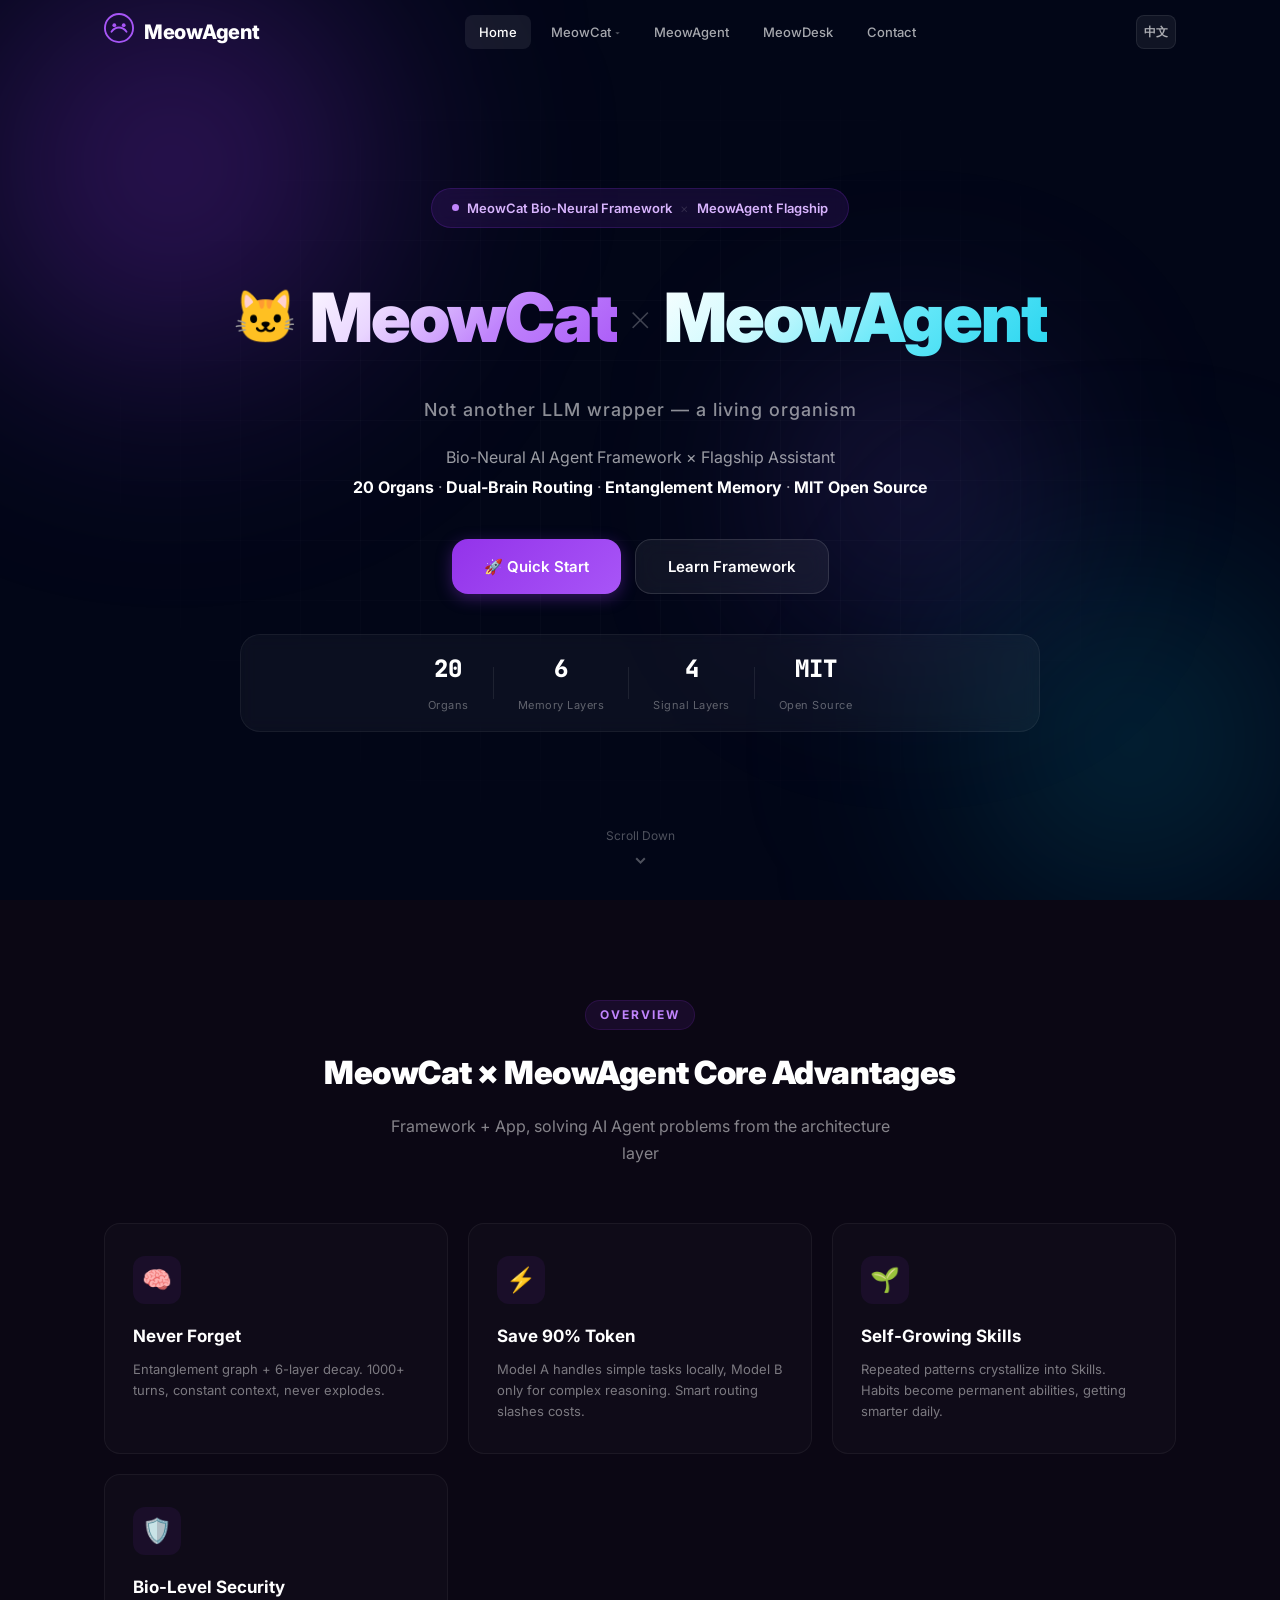
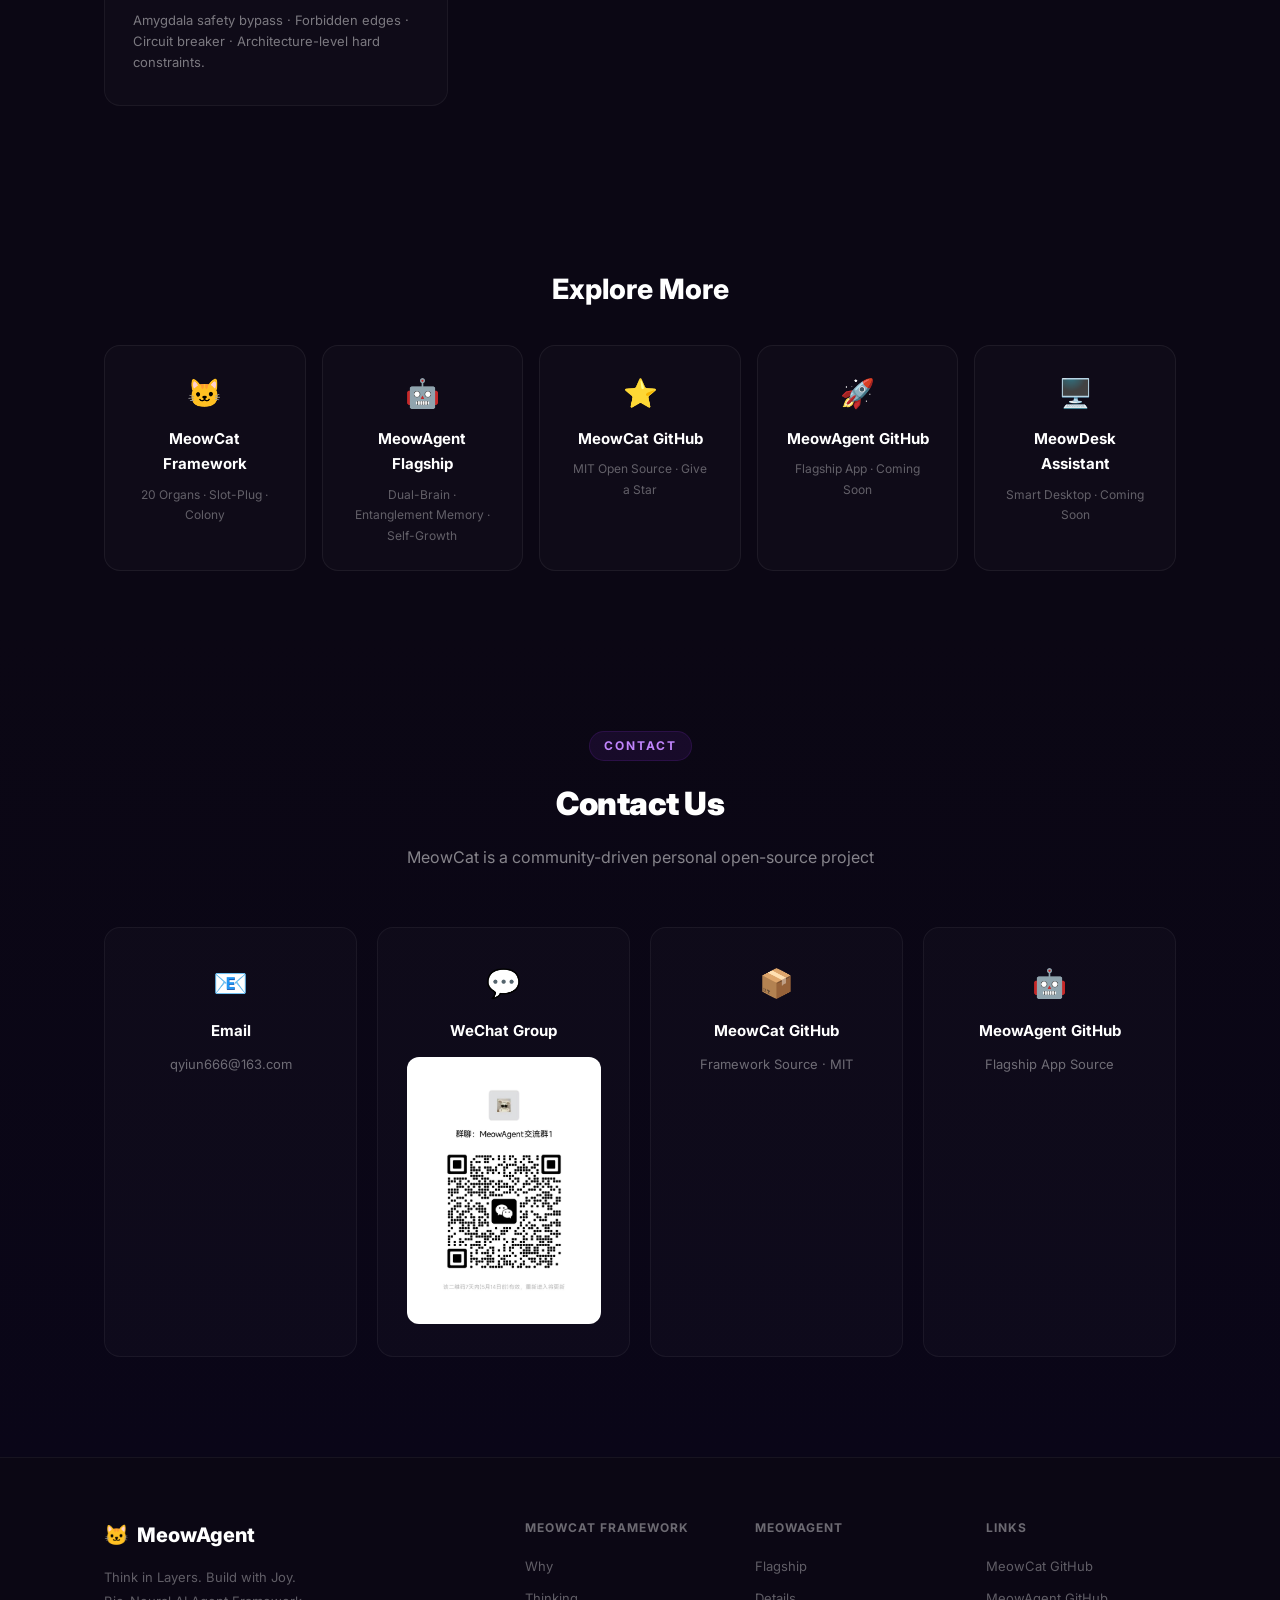
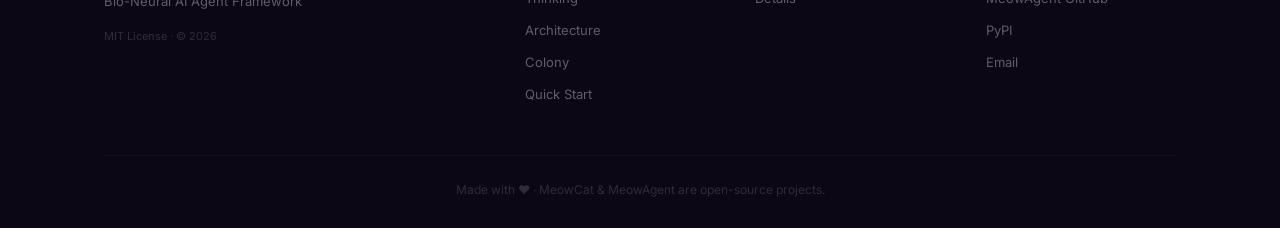
==== commit 88f66bc8: "feat: 新增 MeowDesk 页面，敬请期待" ====
--- a/index.html
+++ b/index.html
@@ -38,6 +38,7 @@
                     </div>
                 </div>
                 <a href="agent.html" data-i18n="nav-agent">MeowAgent</a>
+                <a href="meowdesk.html" data-i18n="nav-meowdesk">MeowDesk</a>
                 <a href="#contact" data-i18n="nav-contact">联系我们</a>
             </div>
             <div class="nav-actions">
@@ -160,6 +161,11 @@
                     <span class="ql-title" data-i18n="ql-ma-gh-title">MeowAgent GitHub</span>
                     <span class="ql-desc" data-i18n="ql-ma-gh-desc">旗舰应用 · 敬请期待</span>
                 </a>
+                <a href="meowdesk.html" class="quick-link-card">
+                    <span class="ql-icon">🖥️</span>
+                    <span class="ql-title" data-i18n="ql-md-title">MeowDesk 桌面助手</span>
+                    <span class="ql-desc" data-i18n="ql-md-desc">智能桌面 · 敬请期待</span>
+                </a>
             </div>
         </div>
     </section>
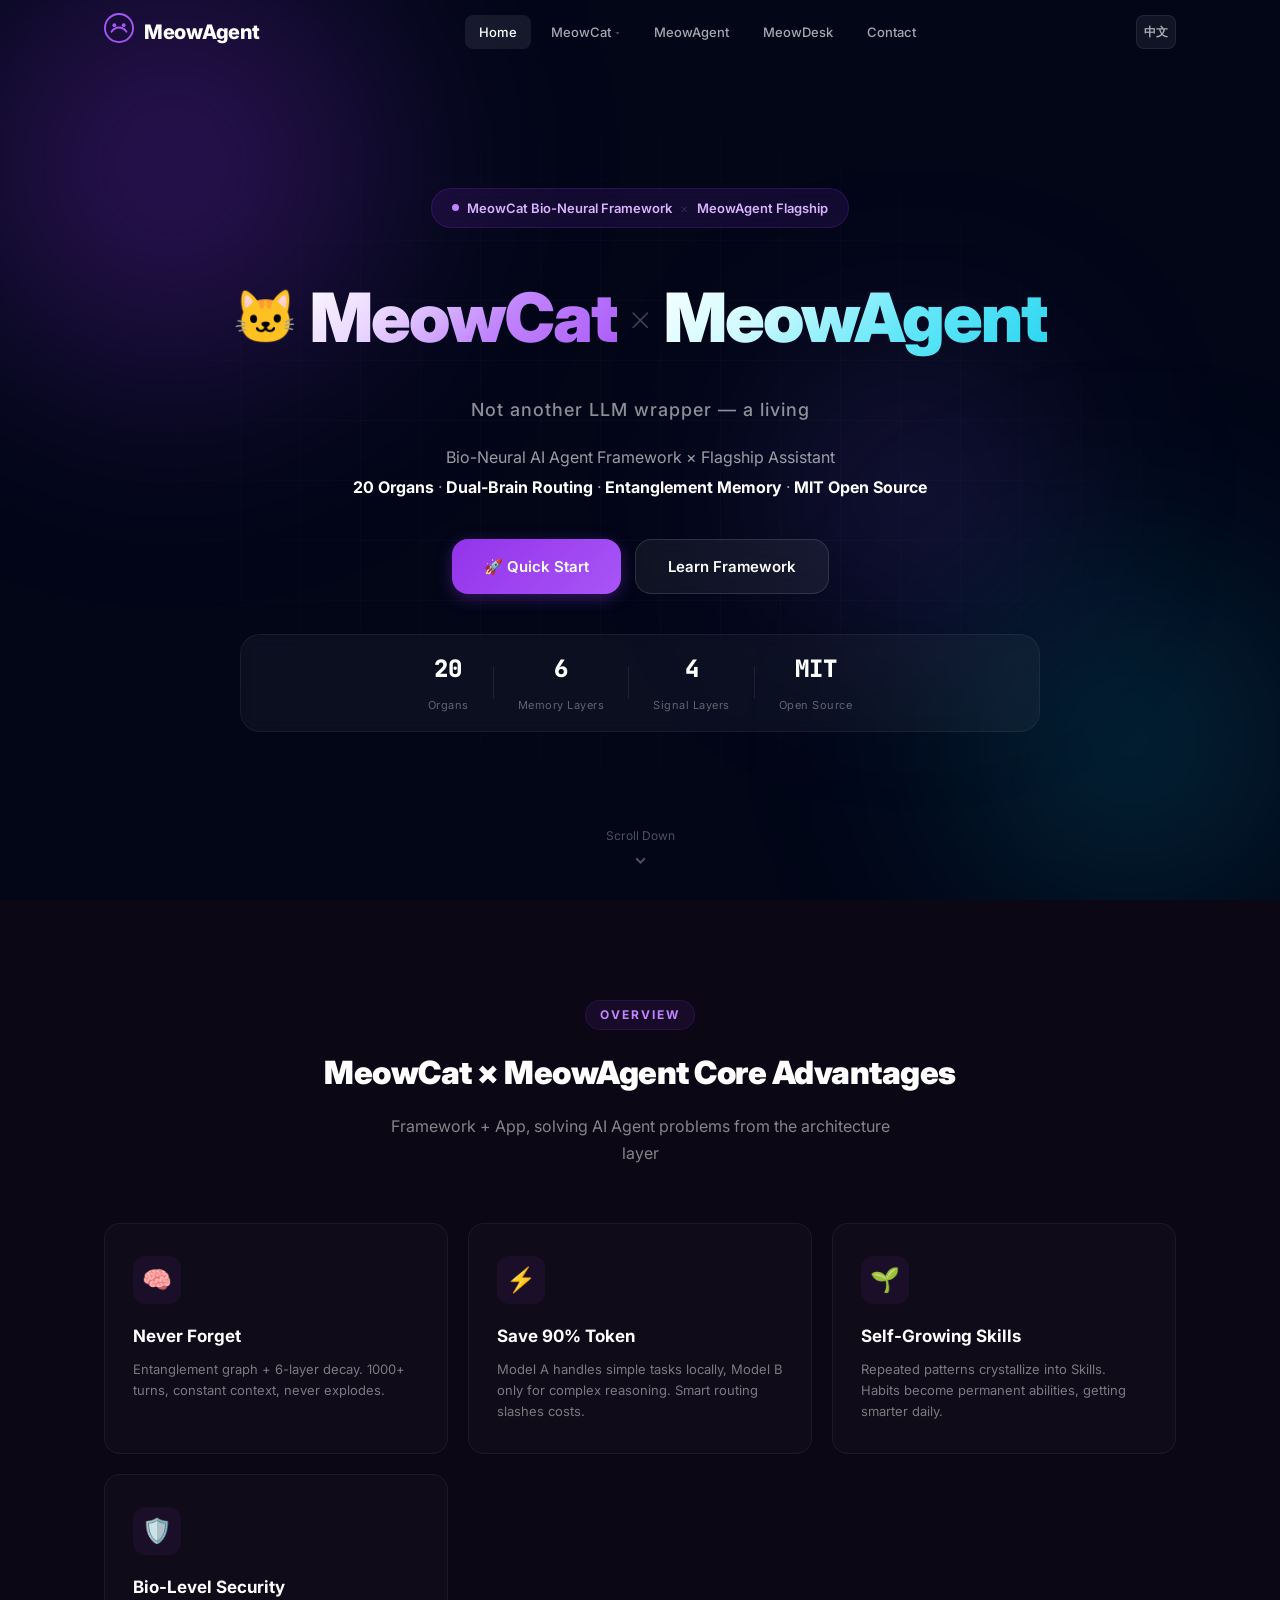
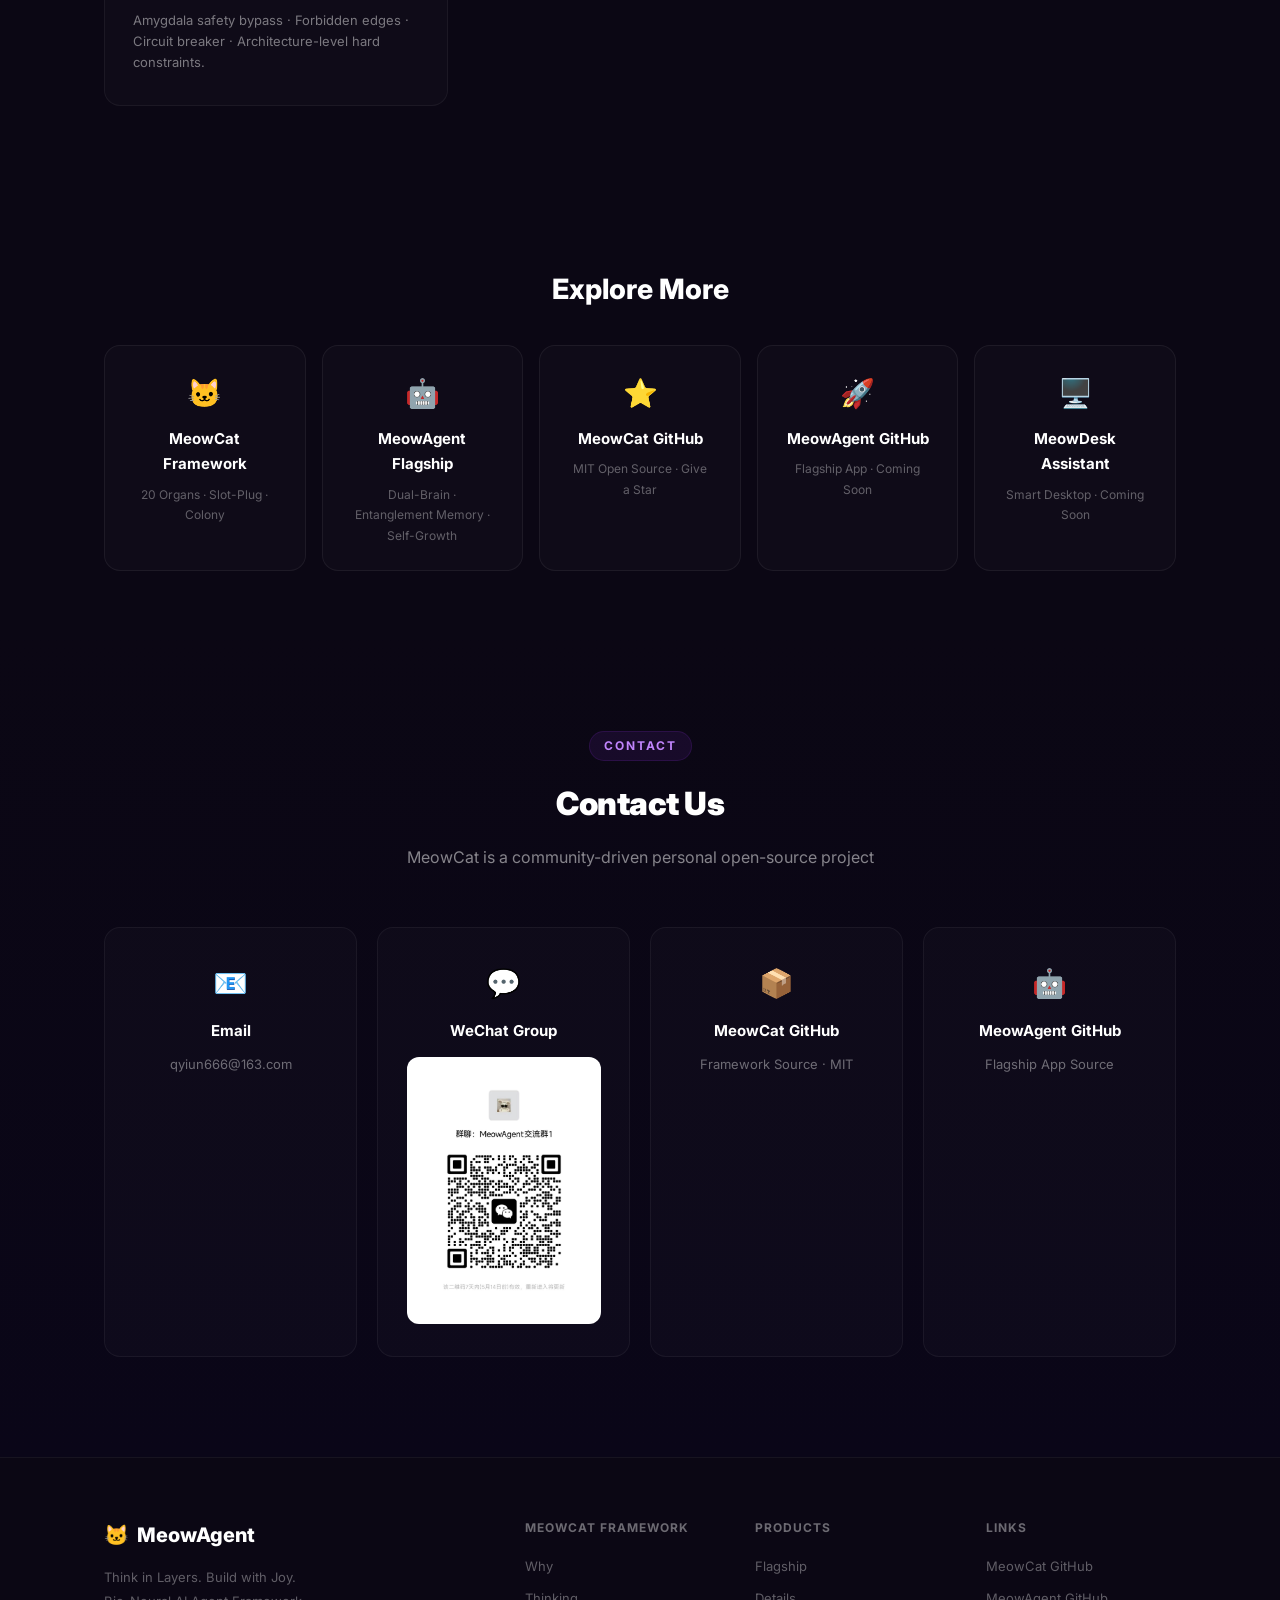
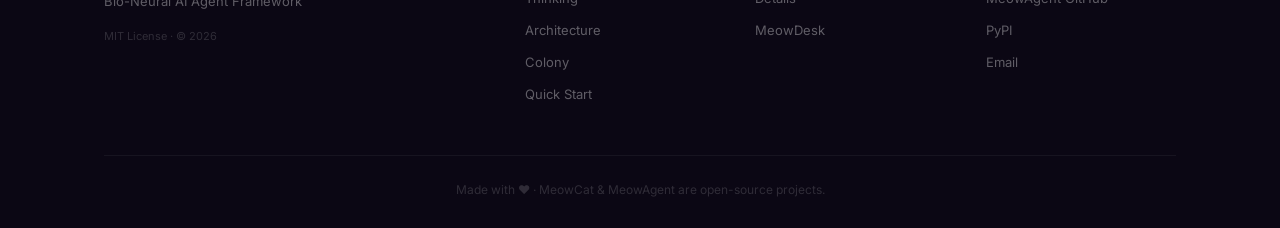
==== commit 2db74990: "fix: index.html footer 补充 MeowDesk 入口" ====
--- a/index.html
+++ b/index.html
@@ -221,9 +221,10 @@
                     <a href="framework.html#mc-quickstart" data-i18n="footer-mc-qs">快速开始</a>
                 </div>
                 <div class="footer-col">
-                    <h5 data-i18n="footer-agent">MeowAgent</h5>
+                    <h5 data-i18n="footer-products">产品</h5>
                     <a href="agent.html" data-i18n="footer-agent-teaser">旗舰产品</a>
                     <a href="agent.html" data-i18n="footer-agent-page">产品详情</a>
+                    <a href="meowdesk.html" data-i18n="footer-meowdesk">MeowDesk</a>
                 </div>
                 <div class="footer-col">
                     <h5 data-i18n="footer-links">链接</h5>
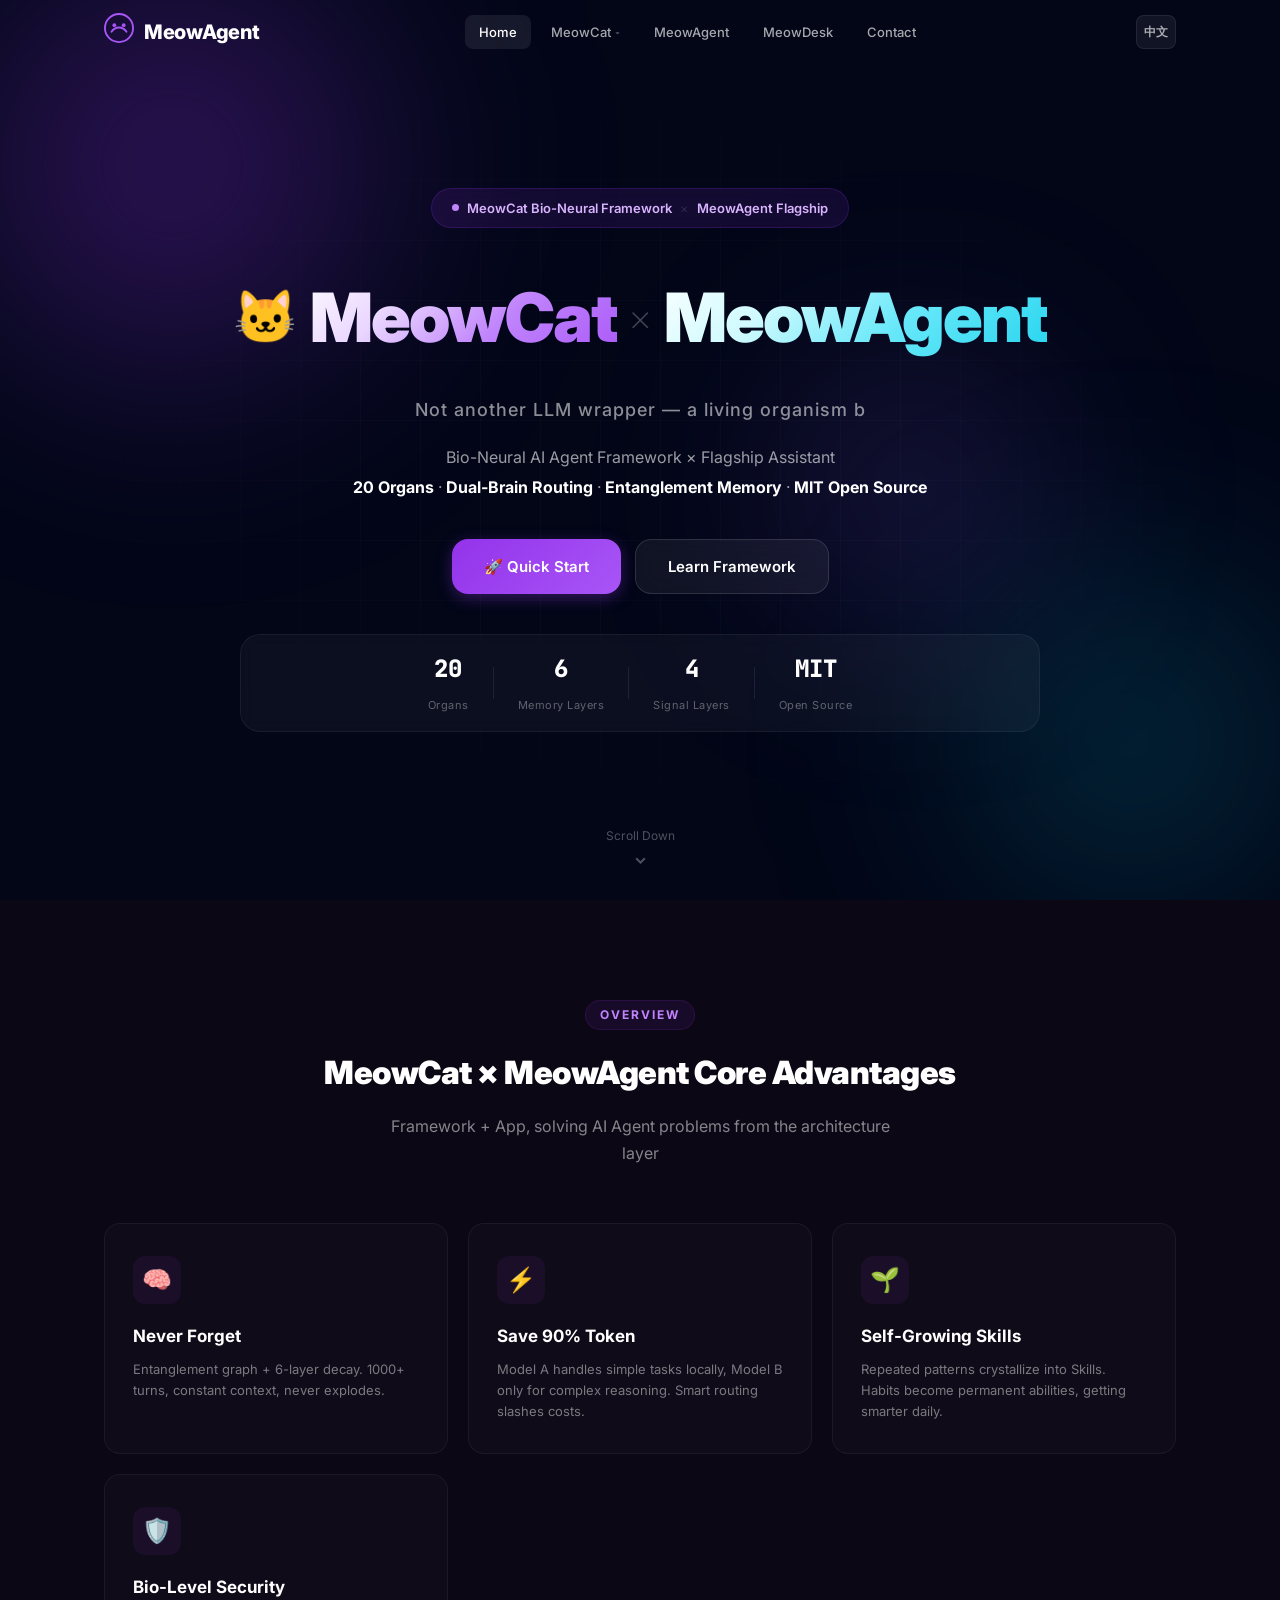
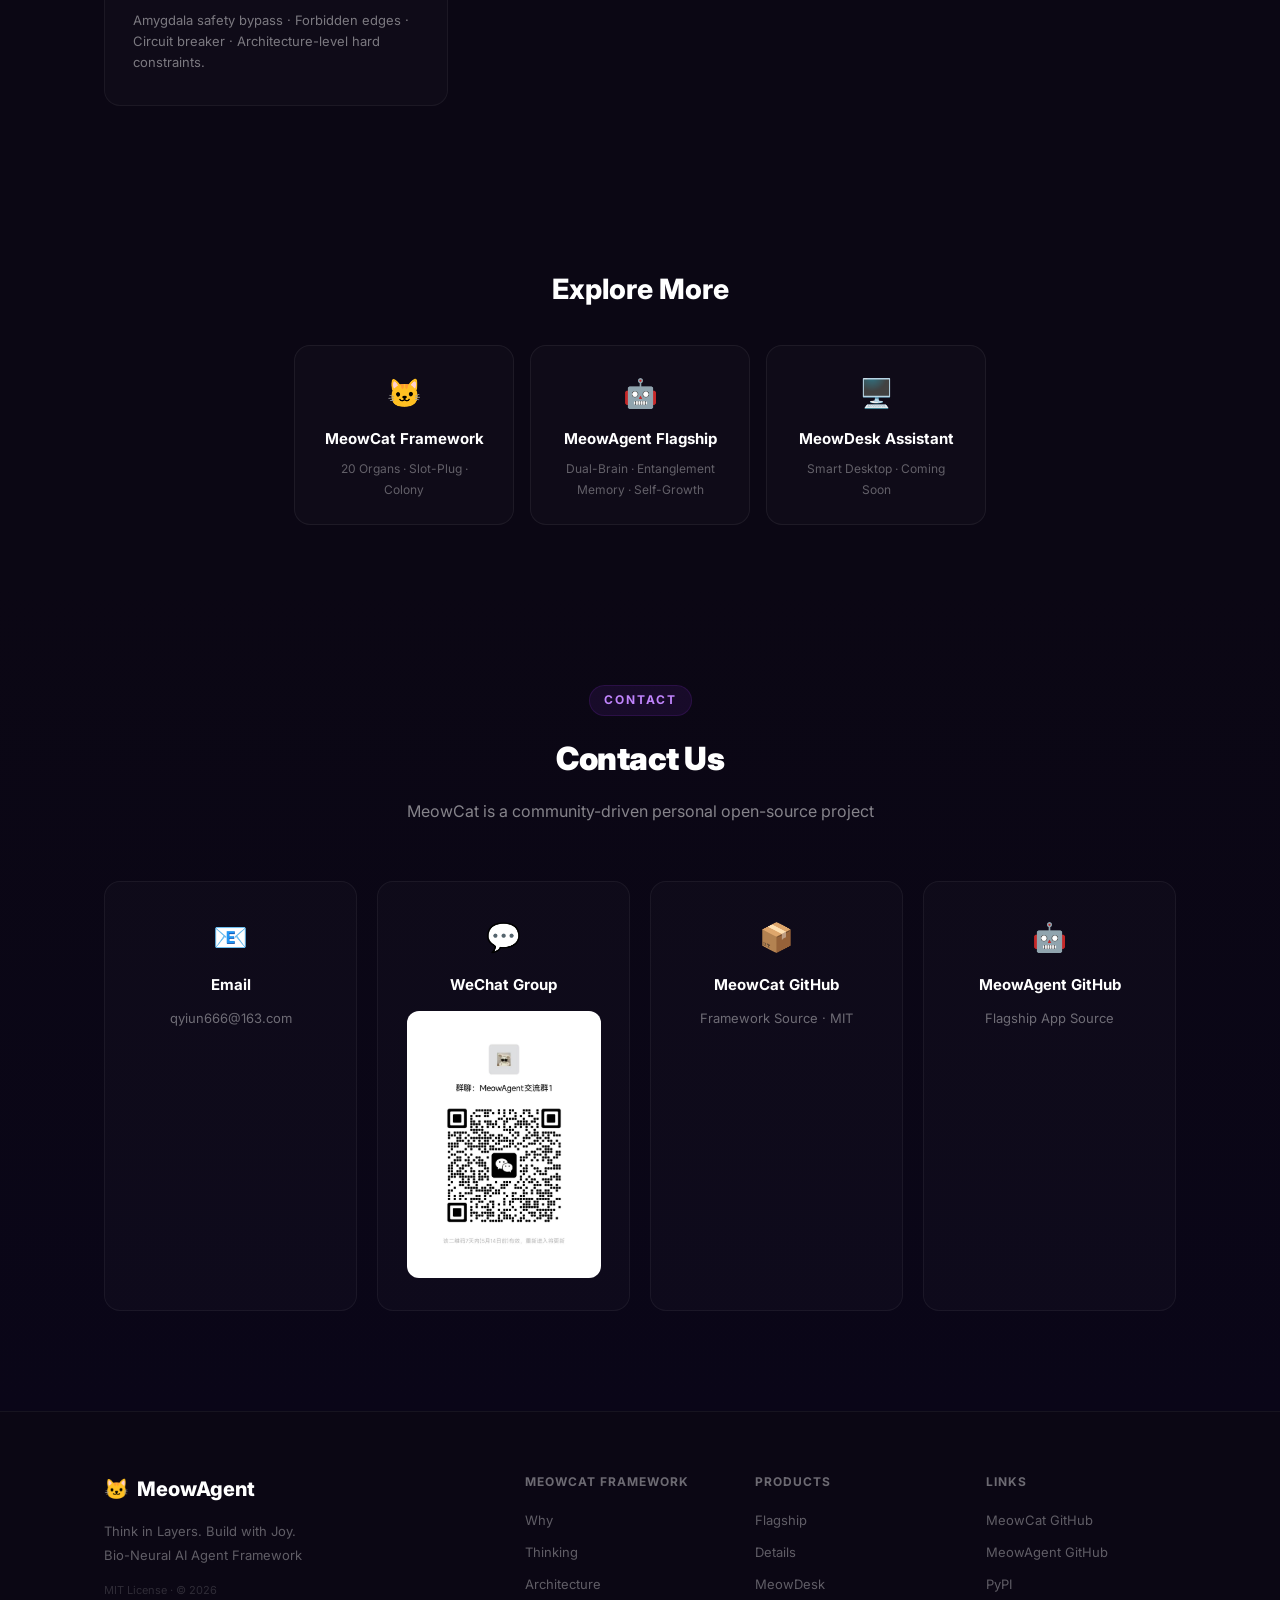
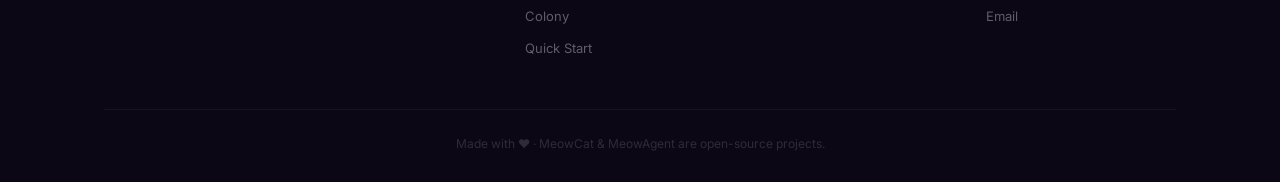
==== commit 2894c259: "fix: MeowDesk i18n, footer 补 MeowDesk, 首页 quick-links 精简为 3 个" ====
--- a/index.html
+++ b/index.html
@@ -151,16 +151,6 @@
                     <span class="ql-title" data-i18n="ql-ma-title">MeowAgent 旗舰</span>
                     <span class="ql-desc" data-i18n="ql-ma-desc">双脑路由 · 纠缠记忆 · 自生长</span>
                 </a>
-                <a href="https://github.com/qyiun666/meowcat" target="_blank" class="quick-link-card">
-                    <span class="ql-icon">⭐</span>
-                    <span class="ql-title" data-i18n="ql-mc-gh-title">MeowCat GitHub</span>
-                    <span class="ql-desc" data-i18n="ql-mc-gh-desc">MIT 开源 · 给个 Star</span>
-                </a>
-                <a href="https://github.com/Axonant/MeowAgent" target="_blank" class="quick-link-card">
-                    <span class="ql-icon">🚀</span>
-                    <span class="ql-title" data-i18n="ql-ma-gh-title">MeowAgent GitHub</span>
-                    <span class="ql-desc" data-i18n="ql-ma-gh-desc">旗舰应用 · 敬请期待</span>
-                </a>
                 <a href="meowdesk.html" class="quick-link-card">
                     <span class="ql-icon">🖥️</span>
                     <span class="ql-title" data-i18n="ql-md-title">MeowDesk 桌面助手</span>
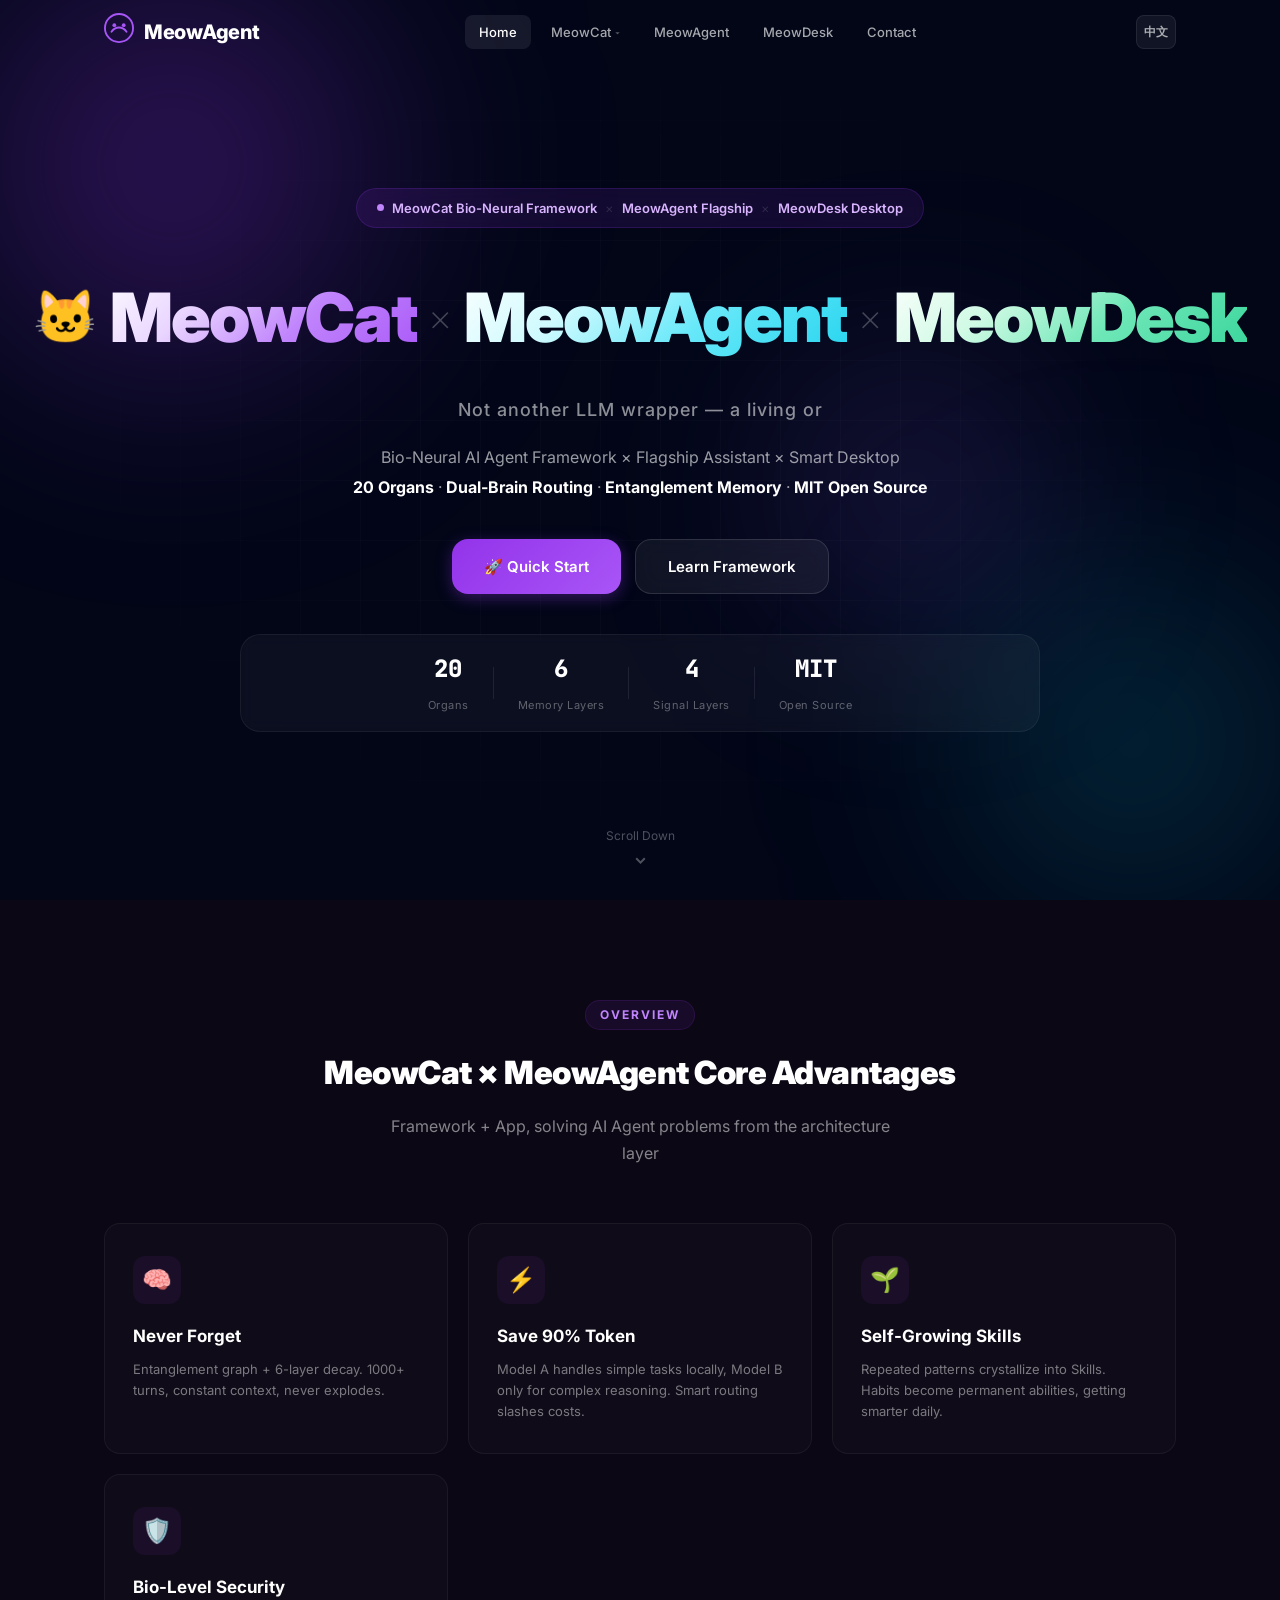
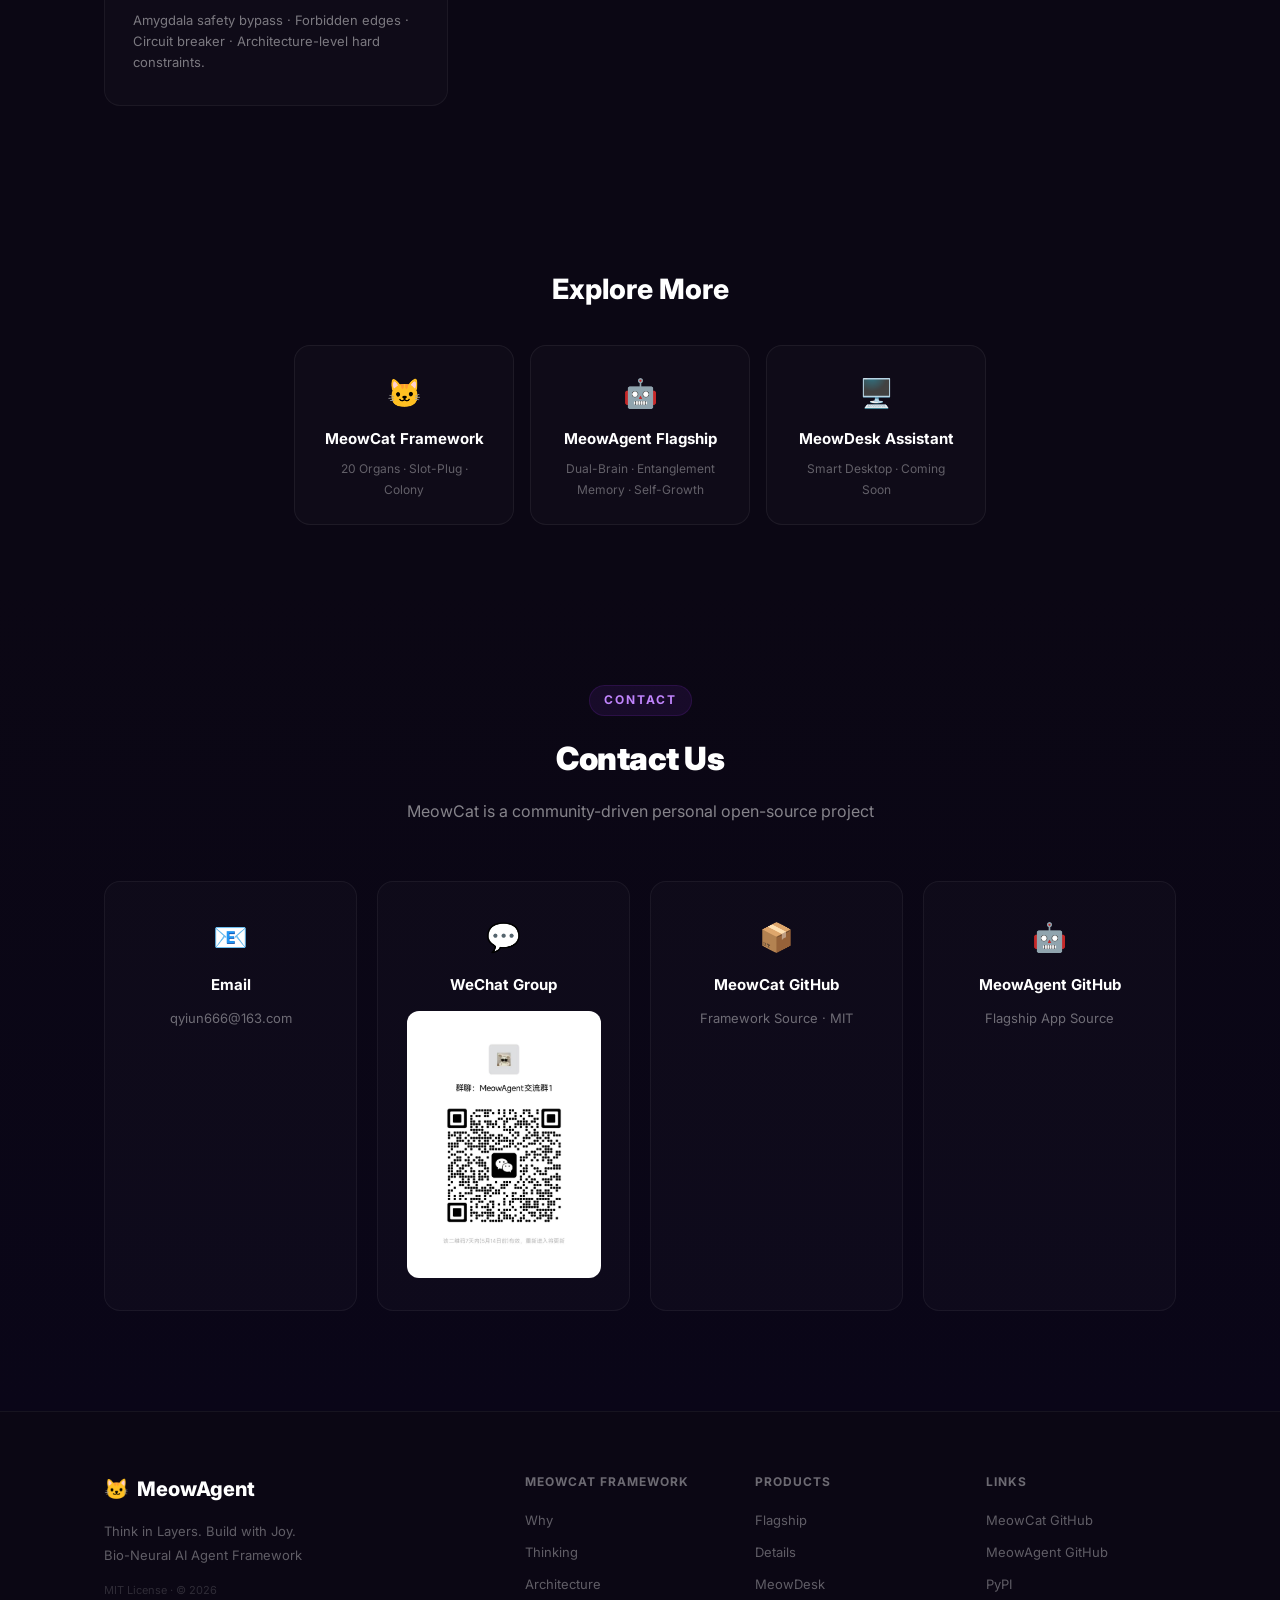
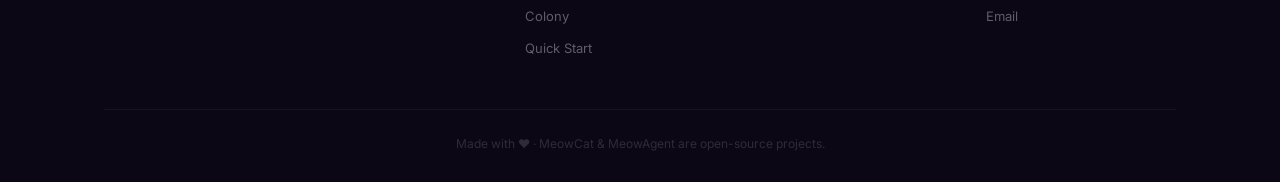
==== commit e722de0b: "feat: hero 展示 MeowCat × MeowAgent × MeowDesk 三个产品" ====
--- a/index.html
+++ b/index.html
@@ -67,6 +67,8 @@
                 <span data-i18n="hero-badge">MeowCat Bio-Neural 框架</span>
                 <span class="hero-badge-sep">×</span>
                 <span data-i18n="hero-badge-agent">MeowAgent 旗舰应用</span>
+                <span class="hero-badge-sep">×</span>
+                <span data-i18n="hero-badge-desk">MeowDesk 桌面助手</span>
             </div>
             <h1 class="hero-title">
                 <span class="title-block">
@@ -77,10 +79,14 @@
                 <span class="title-block">
                     <span class="title-gradient title-gradient-2">MeowAgent</span>
                 </span>
+                <span class="title-plus">×</span>
+                <span class="title-block">
+                    <span class="title-gradient title-gradient-3">MeowDesk</span>
+                </span>
             </h1>
             <p class="hero-tagline" id="heroTagline" data-i18n="hero-tagline">&nbsp;</p>
             <p class="hero-desc" data-i18n="hero-desc">
-                生物神经 AI Agent 框架 × 旗舰智能助手<br>
+                生物神经 AI Agent 框架 × 旗舰智能助手 × 智能桌面<br>
                 <strong>20 个器官</strong> · <strong>双脑路由</strong> · <strong>纠缠图记忆</strong> · <strong>MIT 开源</strong>
             </p>
             <div class="hero-actions">
--- a/css/style.css
+++ b/css/style.css
@@ -179,6 +179,7 @@
 .title-subline{font-size:clamp(18px,3vw,26px);font-weight:600;color:rgba(255,255,255,.4);letter-spacing:-.5px}
 .title-plus{font-size:clamp(24px,4vw,38px);font-weight:200;color:rgba(255,255,255,.25);flex-shrink:0}
 .title-gradient-2{background:linear-gradient(135deg,#fff 0%,#cffafe 30%,#67e8f9 60%,#22d3ee 100%);-webkit-background-clip:text;-webkit-text-fill-color:transparent;background-clip:text}
+.title-gradient-3{background:linear-gradient(135deg,#fff 0%,#d1fae5 30%,#6ee7b7 60%,#34d399 100%);-webkit-background-clip:text;-webkit-text-fill-color:transparent;background-clip:text}
 .hero-badge-sep{color:rgba(255,255,255,.15);font-weight:300}
 .hero-tagline{font-size:18px;font-weight:500;color:rgba(255,255,255,.55);letter-spacing:1px;margin-bottom:16px;min-height:28px}
 .hero-desc{font-size:16px;line-height:1.9;color:rgba(255,255,255,.6);margin-bottom:36px}
@@ -685,6 +686,7 @@
   .title-gradient{font-size:34px}
   .title-plus{font-size:22px}
   .title-gradient-2{font-size:34px}
+  .title-gradient-3{font-size:34px}
   .hero-title{flex-direction:column;gap:6px}
   .hero-actions{flex-direction:column;align-items:center}
   .hero-stats{flex-wrap:wrap;justify-content:center;gap:12px}
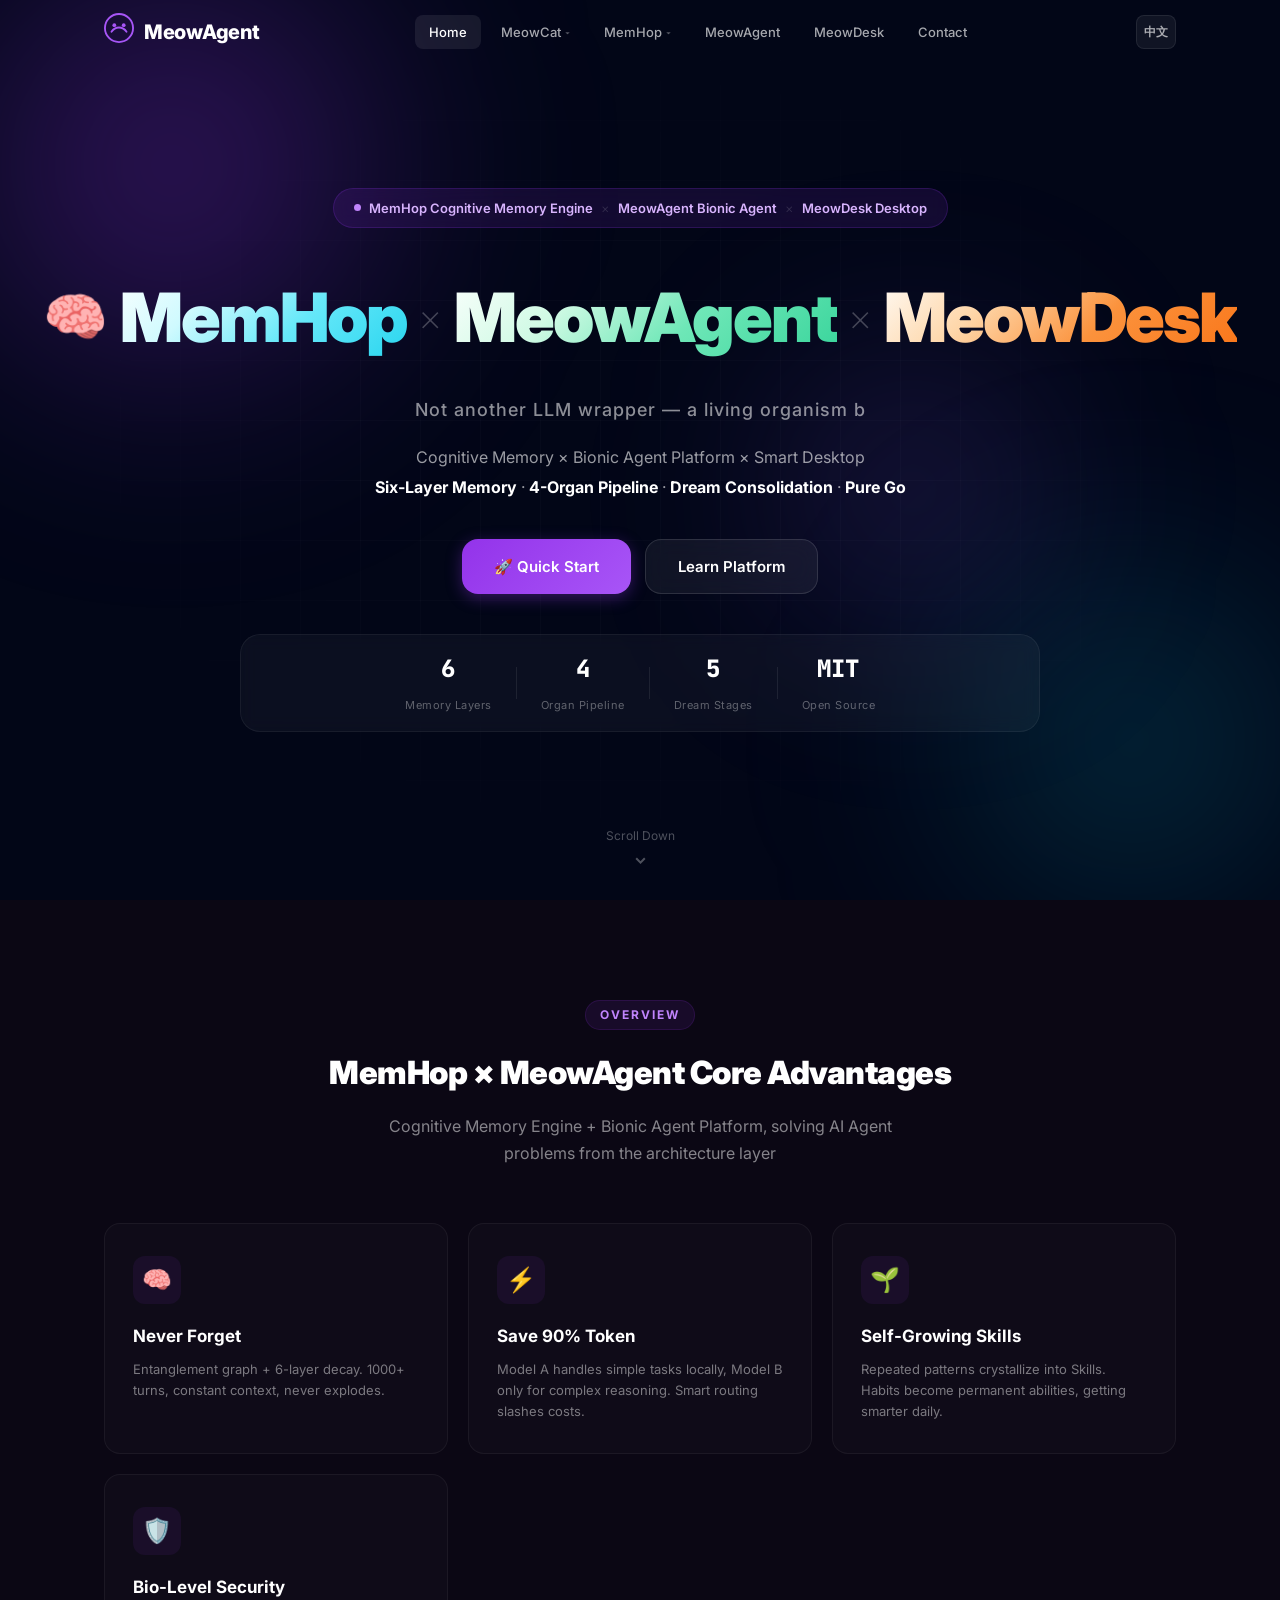
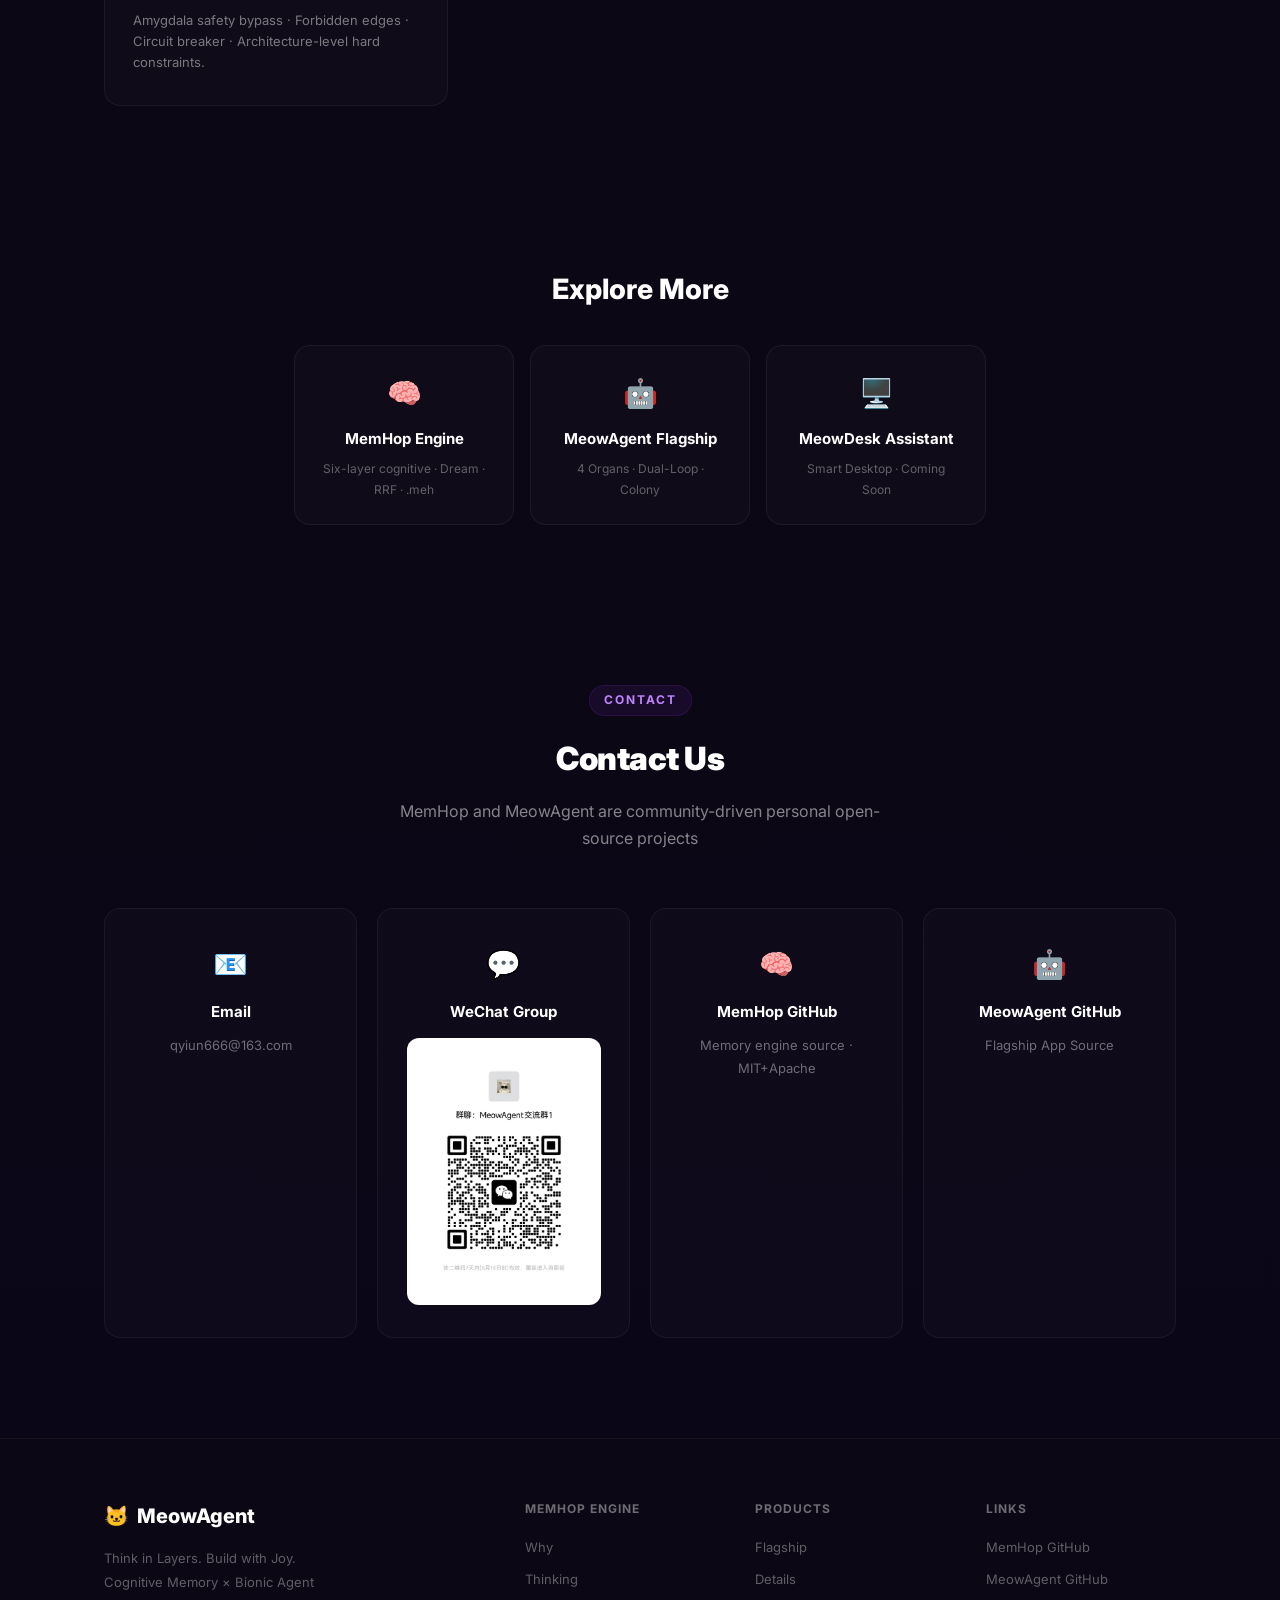
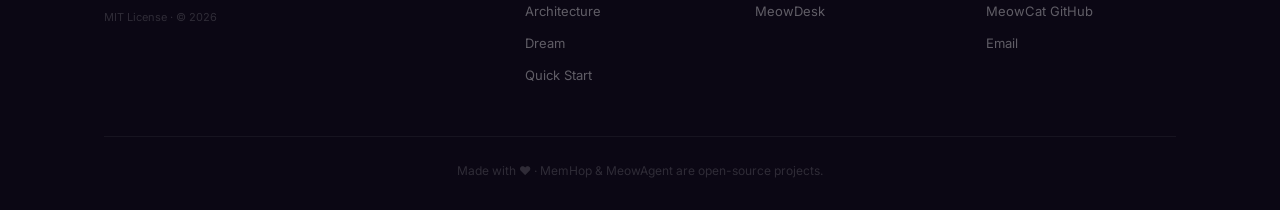
==== commit bb76287a: "feat: add MemHop page, update MeowAgent to v0.91.0, remove MeowCat from homepage - Add memhop.html: " ====
--- a/index.html
+++ b/index.html
@@ -4,7 +4,7 @@
     <meta charset="UTF-8">
     <meta name="viewport" content="width=device-width, initial-scale=1.0">
     <title>MeowAgent — Think in Layers, Build with Joy</title>
-    <meta name="description" content="MeowAgent 旗舰 AI 助手 · 基于 MeowCat 生物神经框架 · 双脑路由 · 纠缠图记忆 · 自生长">
+    <meta name="description" content="MemHop 认知记忆引擎 × MeowAgent 仿生 Agent 平台 · 六层记忆 · Dream 整合 · 纯 Go · MIT 开源">
     <link rel="stylesheet" href="css/style.css">
     <link rel="preconnect" href="https://fonts.googleapis.com">
     <link href="https://fonts.googleapis.com/css2?family=Inter:wght@400;500;600;700;800;900&family=JetBrains+Mono:wght@400;500;600&family=Noto+Sans+SC:wght@400;500;700;900&display=swap" rel="stylesheet">
@@ -37,6 +37,17 @@
                         <a href="framework.html#mc-quickstart" data-i18n="nav-mc-quickstart">快速开始</a>
                     </div>
                 </div>
+                <div class="nav-dropdown">
+                    <a href="memhop.html" class="nav-dropdown-toggle" data-i18n="nav-memhop">MemHop</a>
+                    <div class="nav-dropdown-menu">
+                        <a href="memhop.html#mh-why" data-i18n="nav-mh-why">为什么</a>
+                        <a href="memhop.html#mh-think" data-i18n="nav-mh-think">思考</a>
+                        <a href="memhop.html#mh-arch" data-i18n="nav-mh-arch">架构</a>
+                        <a href="memhop.html#mh-features" data-i18n="nav-mh-features">亮点</a>
+                        <a href="memhop.html#mh-dream" data-i18n="nav-mh-dream">Dream</a>
+                        <a href="memhop.html#mh-quickstart" data-i18n="nav-mh-quickstart">快速开始</a>
+                    </div>
+                </div>
                 <a href="agent.html" data-i18n="nav-agent">MeowAgent</a>
                 <a href="meowdesk.html" data-i18n="nav-meowdesk">MeowDesk</a>
                 <a href="#contact" data-i18n="nav-contact">联系我们</a>
@@ -64,24 +75,24 @@
         <div class="hero-content">
             <div class="hero-badge">
                 <span class="badge-dot"></span>
-                <span data-i18n="hero-badge">MeowCat Bio-Neural 框架</span>
+                <span data-i18n="hero-badge-memhop">MemHop 认知记忆引擎</span>
                 <span class="hero-badge-sep">×</span>
-                <span data-i18n="hero-badge-agent">MeowAgent 旗舰应用</span>
+                <span data-i18n="hero-badge-agent">MeowAgent 仿生 Agent</span>
                 <span class="hero-badge-sep">×</span>
                 <span data-i18n="hero-badge-desk">MeowDesk 桌面助手</span>
             </div>
             <h1 class="hero-title">
                 <span class="title-block">
-                    <span class="title-emoji">🐱</span>
-                    <span class="title-gradient">MeowCat</span>
+                    <span class="title-emoji">🧠</span>
+                    <span class="title-gradient title-gradient-2">MemHop</span>
                 </span>
                 <span class="title-plus">×</span>
                 <span class="title-block">
-                    <span class="title-gradient title-gradient-2">MeowAgent</span>
+                    <span class="title-gradient title-gradient-3">MeowAgent</span>
                 </span>
                 <span class="title-plus">×</span>
                 <span class="title-block">
-                    <span class="title-gradient title-gradient-3">MeowDesk</span>
+                    <span class="title-gradient title-gradient-4">MeowDesk</span>
                 </span>
             </h1>
             <p class="hero-tagline" id="heroTagline" data-i18n="hero-tagline">&nbsp;</p>
@@ -90,15 +101,15 @@
                 <strong>20 个器官</strong> · <strong>双脑路由</strong> · <strong>纠缠图记忆</strong> · <strong>MIT 开源</strong>
             </p>
             <div class="hero-actions">
-                <a href="framework.html#mc-quickstart" class="btn btn-primary btn-lg" data-i18n="hero-cta1">🚀 快速开始</a>
-                <a href="framework.html" class="btn btn-glass btn-lg" data-i18n="hero-cta2">了解框架</a>
+                <a href="memhop.html#mh-quickstart" class="btn btn-primary btn-lg" data-i18n="hero-cta1">🚀 快速开始</a>
+                <a href="agent.html" class="btn btn-glass btn-lg" data-i18n="hero-cta2">了解平台</a>
             </div>
             <div class="hero-stats">
-                <div class="stat-item"><span class="stat-value">20</span><span class="stat-label" data-i18n="stat-organs">器官</span></div>
-                <div class="stat-divider"></div>
                 <div class="stat-item"><span class="stat-value">6</span><span class="stat-label" data-i18n="stat-memory">层记忆</span></div>
                 <div class="stat-divider"></div>
-                <div class="stat-item"><span class="stat-value">4</span><span class="stat-label" data-i18n="stat-signal">层信号</span></div>
+                <div class="stat-item"><span class="stat-value">4</span><span class="stat-label" data-i18n="stat-organs">器官管道</span></div>
+                <div class="stat-divider"></div>
+                <div class="stat-item"><span class="stat-value">5</span><span class="stat-label" data-i18n="stat-signal">Dream 阶段</span></div>
                 <div class="stat-divider"></div>
                 <div class="stat-item"><span class="stat-value">MIT</span><span class="stat-label" data-i18n="stat-license">开源许可</span></div>
             </div>
@@ -147,15 +158,15 @@
         <div class="container">
             <h2 style="font-size:28px;font-weight:800;color:#fff;margin-bottom:32px" data-i18n="quick-section-title">探索更多</h2>
             <div class="quick-links">
-                <a href="framework.html" class="quick-link-card">
-                    <span class="ql-icon">🐱</span>
-                    <span class="ql-title" data-i18n="ql-mc-title">MeowCat 框架</span>
-                    <span class="ql-desc" data-i18n="ql-mc-desc">20 器官 · Slot-Plug · Colony</span>
+                <a href="memhop.html" class="quick-link-card">
+                    <span class="ql-icon">🧠</span>
+                    <span class="ql-title" data-i18n="ql-mh-title">MemHop 引擎</span>
+                    <span class="ql-desc" data-i18n="ql-mh-desc">六层认知 · Dream · RRF · .meh</span>
                 </a>
                 <a href="agent.html" class="quick-link-card">
                     <span class="ql-icon">🤖</span>
                     <span class="ql-title" data-i18n="ql-ma-title">MeowAgent 旗舰</span>
-                    <span class="ql-desc" data-i18n="ql-ma-desc">双脑路由 · 纠缠记忆 · 自生长</span>
+                    <span class="ql-desc" data-i18n="ql-ma-desc">4 器官 · 双循环 · Colony</span>
                 </a>
                 <a href="meowdesk.html" class="quick-link-card">
                     <span class="ql-icon">🖥️</span>
@@ -185,10 +196,10 @@
                     <h4 data-i18n="contact-wechat">微信群</h4>
                     <div class="wechat-qr"><img src="wechat.jpg" alt="微信群二维码" width="180" height="180"></div>
                 </div>
-                <a href="https://github.com/qyiun666/meowcat" target="_blank" class="contact-card">
-                    <span class="cc-icon">📦</span>
-                    <h4 data-i18n="contact-mc-gh-title">MeowCat GitHub</h4>
-                    <p data-i18n="contact-mc-gh">框架源码 · MIT</p>
+                <a href="https://github.com/qyiun666/MemHop" target="_blank" class="contact-card">
+                    <span class="cc-icon">🧠</span>
+                    <h4 data-i18n="contact-mh-gh-title">MemHop GitHub</h4>
+                    <p data-i18n="contact-mh-gh">记忆引擎源码 · MIT+Apache</p>
                 </a>
                 <a href="https://github.com/Axonant/MeowAgent" target="_blank" class="contact-card">
                     <span class="cc-icon">🤖</span>
@@ -209,12 +220,12 @@
                     <p class="footer-license">MIT License · © 2026</p>
                 </div>
                 <div class="footer-col">
-                    <h5 data-i18n="footer-mc">MeowCat 框架</h5>
-                    <a href="framework.html#mc-why" data-i18n="footer-mc-why">为什么</a>
-                    <a href="framework.html#mc-think" data-i18n="nav-mc-think">思考</a>
-                    <a href="framework.html#mc-arch" data-i18n="footer-mc-arch">架构</a>
-                    <a href="framework.html#mc-colony" data-i18n="footer-mc-colony">Colony</a>
-                    <a href="framework.html#mc-quickstart" data-i18n="footer-mc-qs">快速开始</a>
+                    <h5 data-i18n="footer-memhop">MemHop 引擎</h5>
+                    <a href="memhop.html#mh-why" data-i18n="footer-mh-why">为什么</a>
+                    <a href="memhop.html#mh-think" data-i18n="nav-mh-think">思考</a>
+                    <a href="memhop.html#mh-arch" data-i18n="footer-mh-arch">架构</a>
+                    <a href="memhop.html#mh-dream" data-i18n="footer-mh-dream">Dream</a>
+                    <a href="memhop.html#mh-quickstart" data-i18n="footer-mh-qs">快速开始</a>
                 </div>
                 <div class="footer-col">
                     <h5 data-i18n="footer-products">产品</h5>
@@ -224,9 +235,9 @@
                 </div>
                 <div class="footer-col">
                     <h5 data-i18n="footer-links">链接</h5>
+                    <a href="https://github.com/qyiun666/MemHop" target="_blank" data-i18n="footer-link-mh-gh">MemHop GitHub</a>
+                    <a href="https://github.com/Axonant/MeowAgent" target="_blank" data-i18n="footer-link-ma-gh">MeowAgent GitHub</a>
                     <a href="https://github.com/qyiun666/meowcat" target="_blank" data-i18n="footer-link-mc-gh">MeowCat GitHub</a>
-                    <a href="https://github.com/Axonant/MeowAgent" target="_blank" data-i18n="footer-link-ma-gh">MeowAgent GitHub</a>
-                    <a href="https://pypi.org/project/meowcat/" target="_blank" data-i18n="footer-link-pypi">PyPI</a>
                     <a href="mailto:qyiun666@163.com" data-i18n="footer-link-email">Email</a>
                 </div>
             </div>
--- a/css/style.css
+++ b/css/style.css
@@ -180,6 +180,7 @@
 .title-plus{font-size:clamp(24px,4vw,38px);font-weight:200;color:rgba(255,255,255,.25);flex-shrink:0}
 .title-gradient-2{background:linear-gradient(135deg,#fff 0%,#cffafe 30%,#67e8f9 60%,#22d3ee 100%);-webkit-background-clip:text;-webkit-text-fill-color:transparent;background-clip:text}
 .title-gradient-3{background:linear-gradient(135deg,#fff 0%,#d1fae5 30%,#6ee7b7 60%,#34d399 100%);-webkit-background-clip:text;-webkit-text-fill-color:transparent;background-clip:text}
+.title-gradient-4{background:linear-gradient(135deg,#fff 0%,#fed7aa 30%,#fb923c 60%,#f97316 100%);-webkit-background-clip:text;-webkit-text-fill-color:transparent;background-clip:text}
 .hero-badge-sep{color:rgba(255,255,255,.15);font-weight:300}
 .hero-tagline{font-size:18px;font-weight:500;color:rgba(255,255,255,.55);letter-spacing:1px;margin-bottom:16px;min-height:28px}
 .hero-desc{font-size:16px;line-height:1.9;color:rgba(255,255,255,.6);margin-bottom:36px}
@@ -687,6 +688,7 @@
   .title-plus{font-size:22px}
   .title-gradient-2{font-size:34px}
   .title-gradient-3{font-size:34px}
+  .title-gradient-4{font-size:34px}
   .hero-title{flex-direction:column;gap:6px}
   .hero-actions{flex-direction:column;align-items:center}
   .hero-stats{flex-wrap:wrap;justify-content:center;gap:12px}
